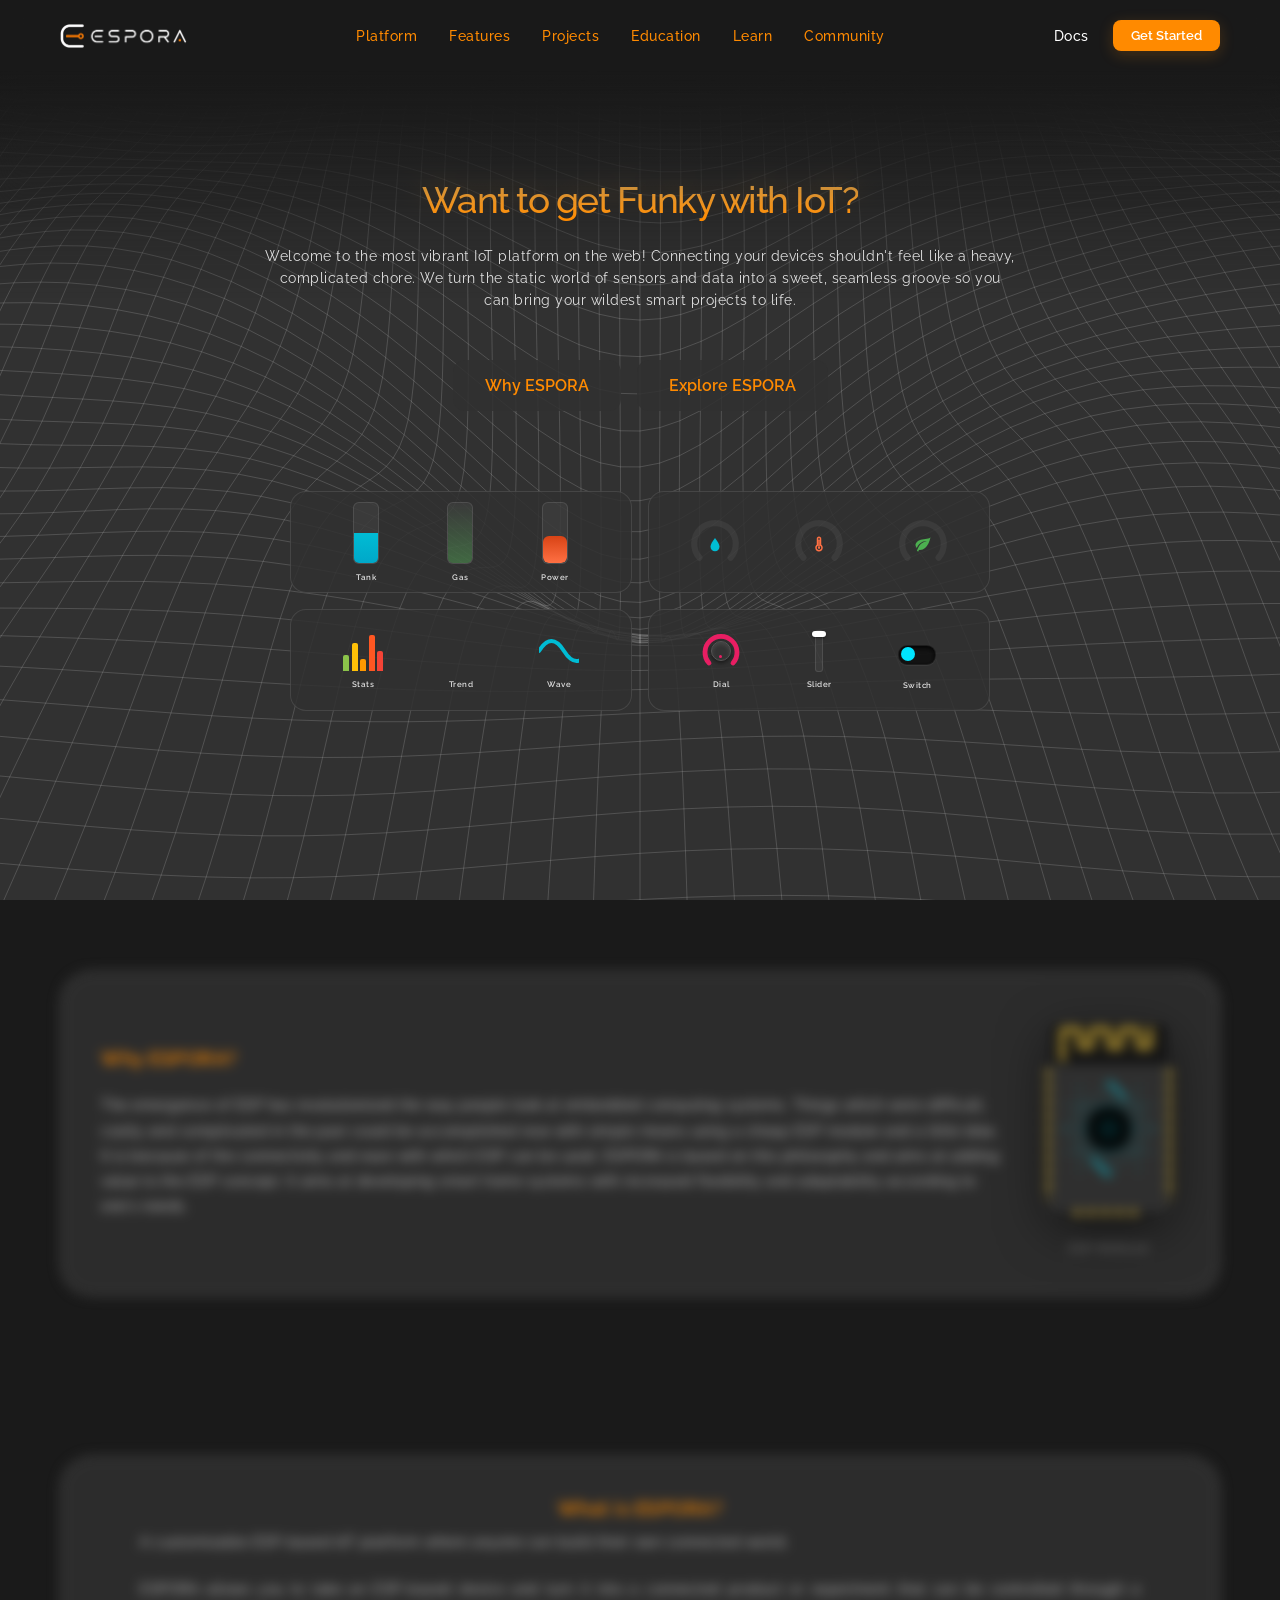
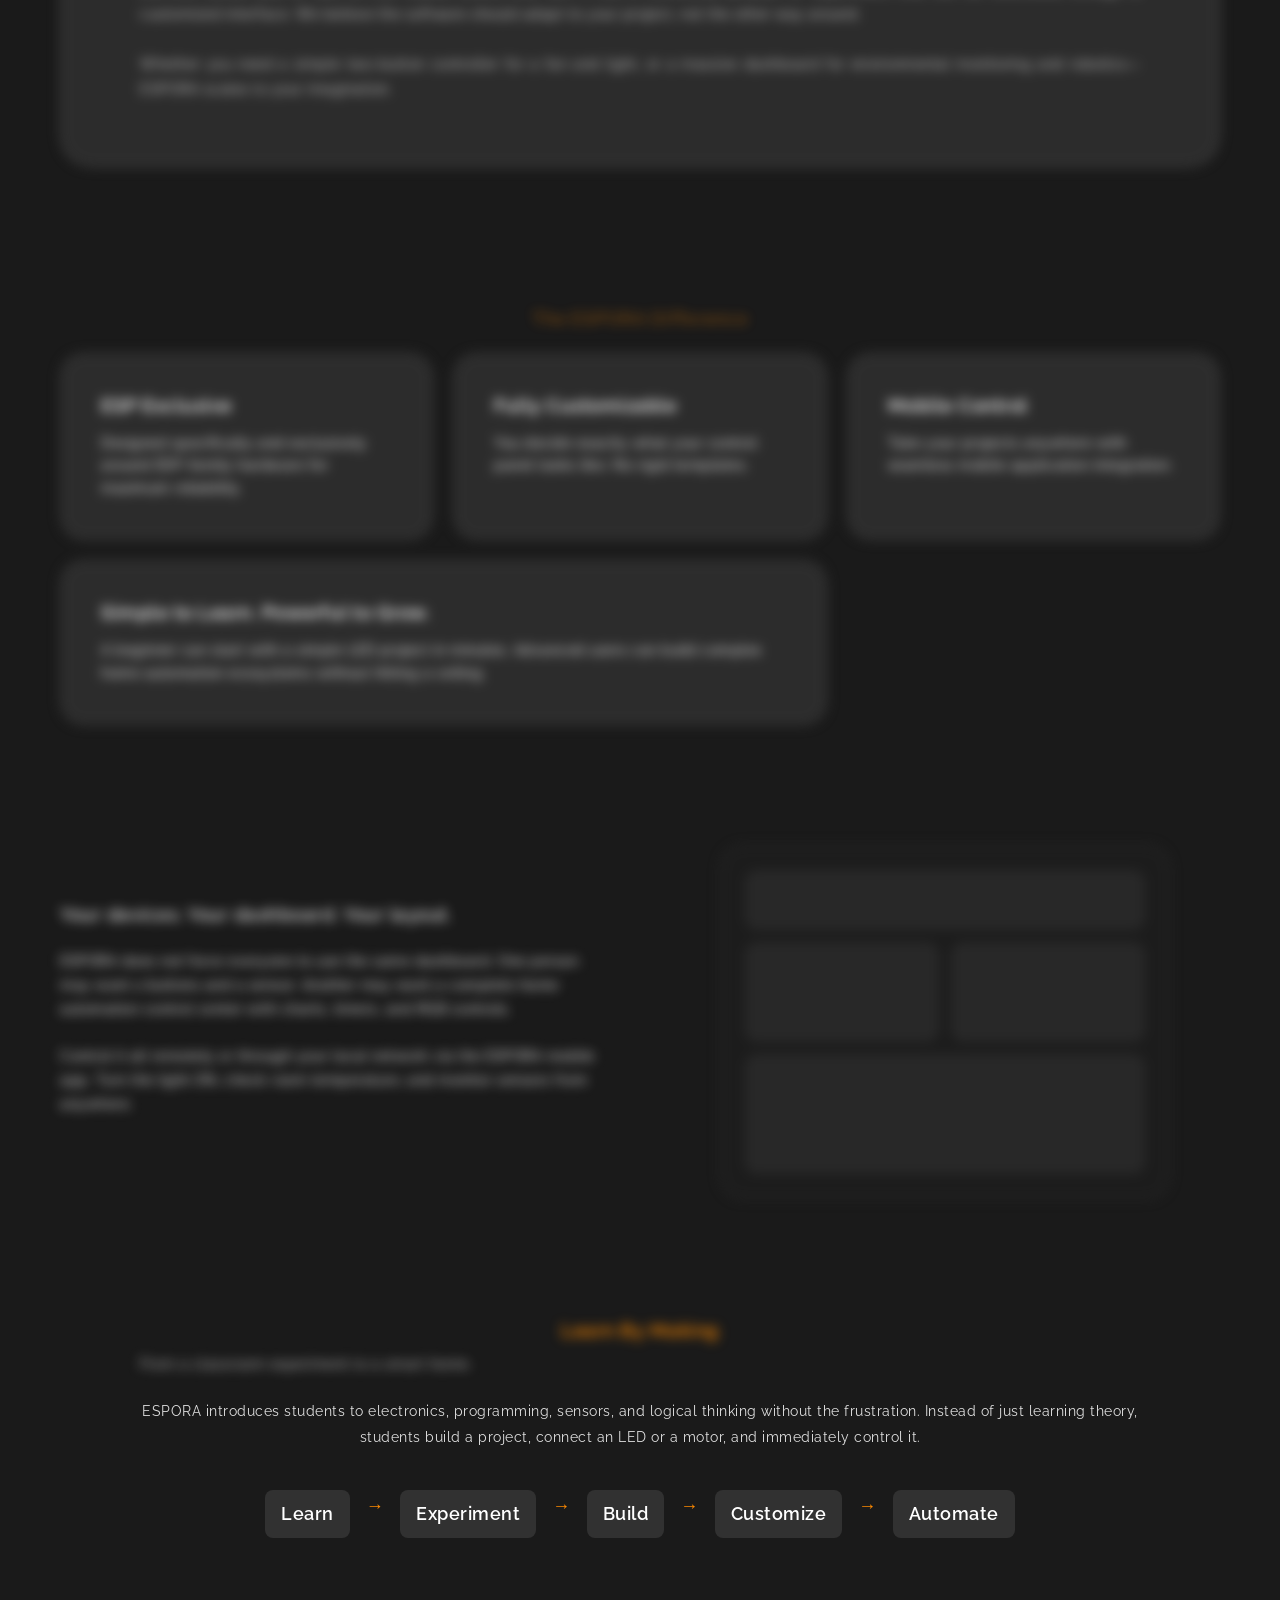
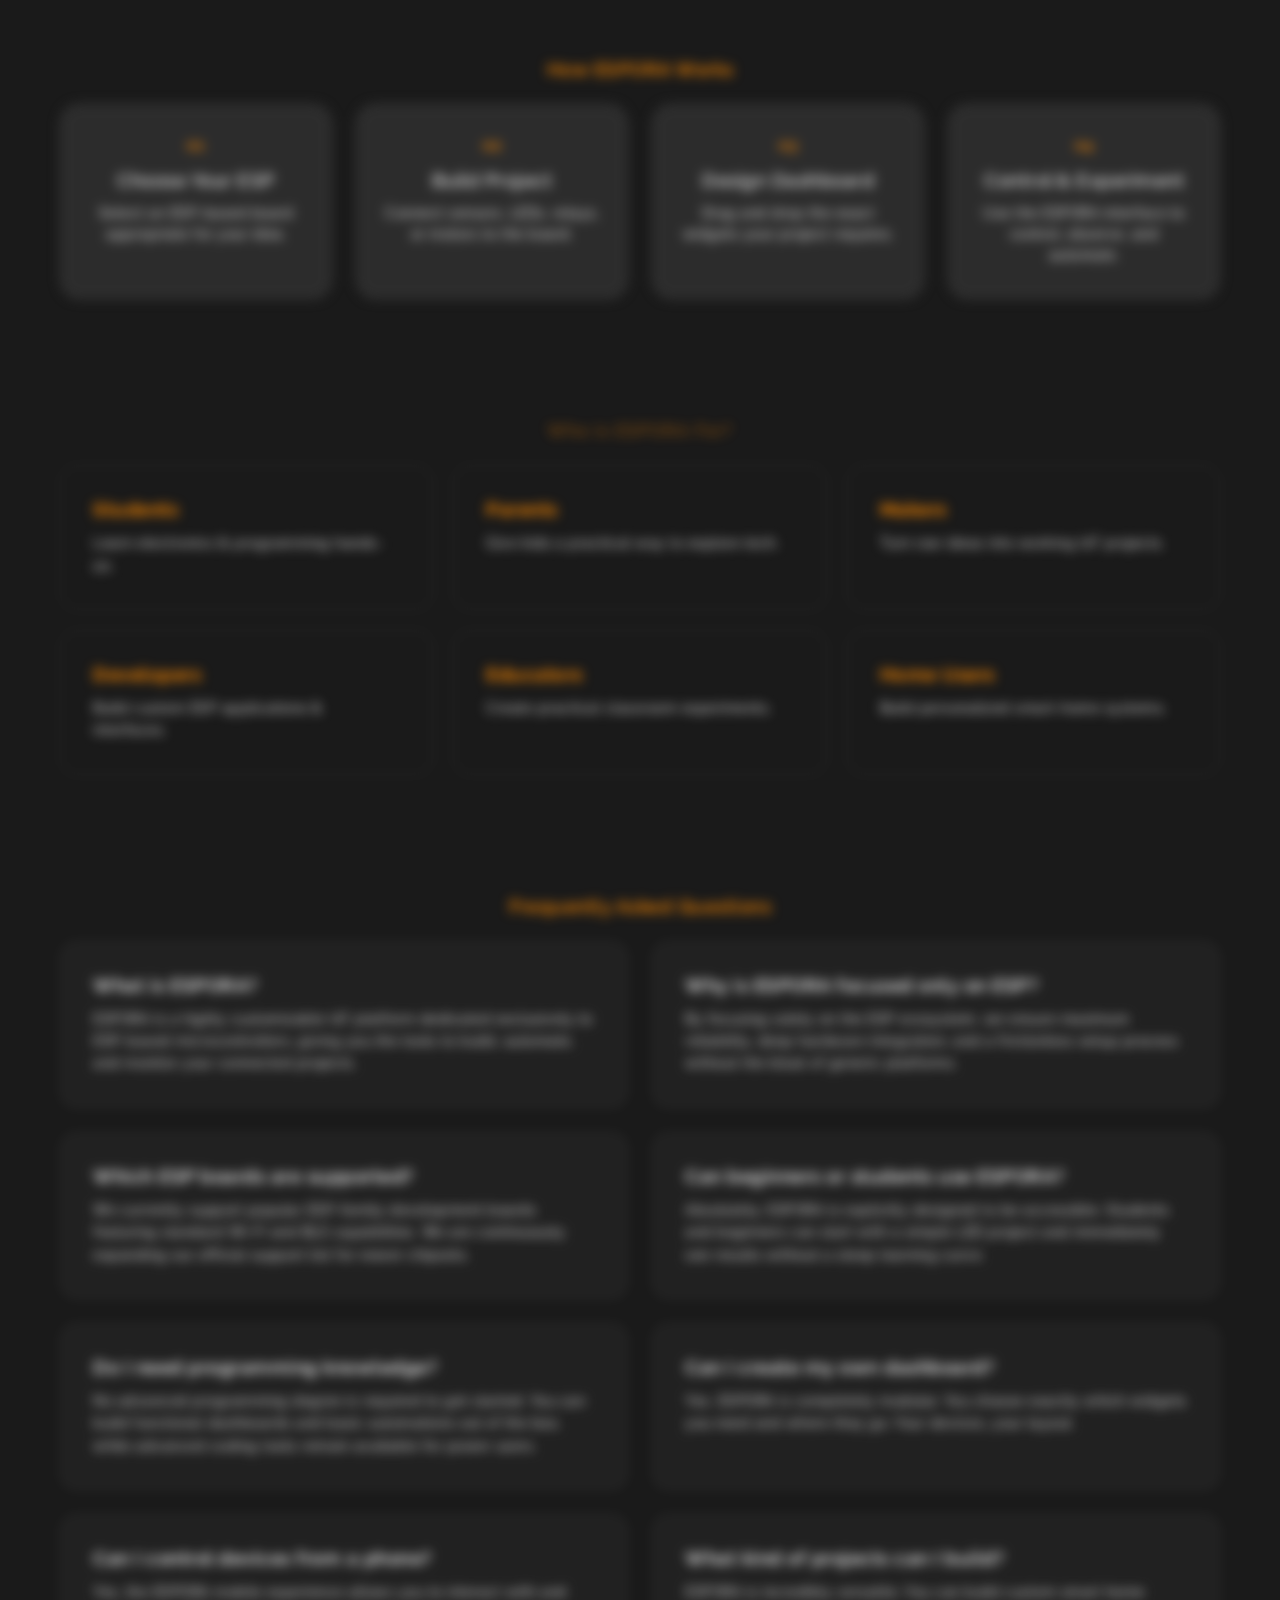
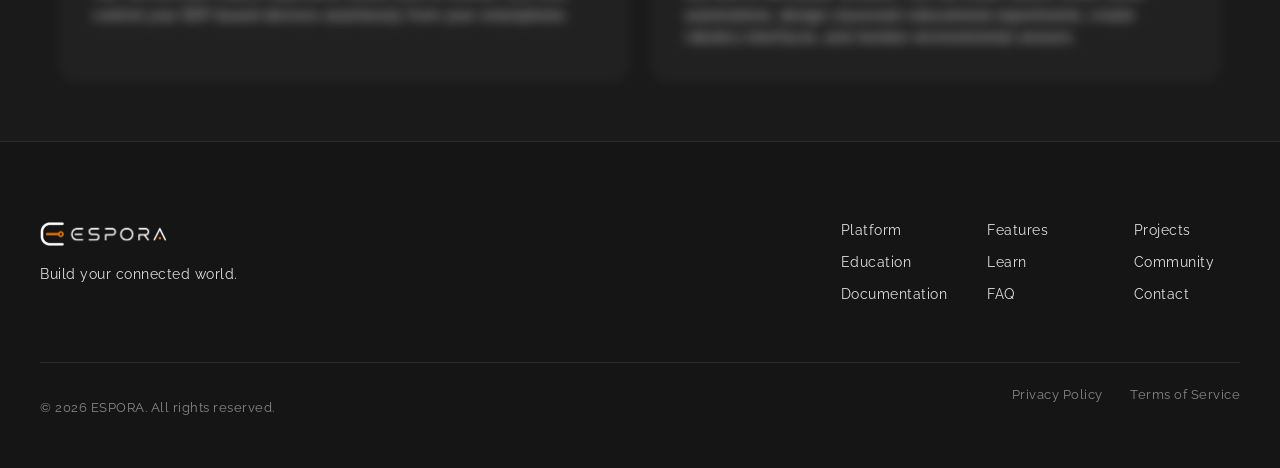
==== index.html @ 96f22fce "Add small 'ESP Module' label below the ESP board graphic in the Why ESPORA section" ====
<!DOCTYPE html>
<html lang="en">
<head>
    <meta charset="UTF-8">
    <meta name="viewport" content="width=device-width, initial-scale=1.0">
    <title>ESPORA | Build Your Connected World</title>
    <link rel="preconnect" href="https://fonts.googleapis.com">
    <link rel="preconnect" href="https://fonts.gstatic.com" crossorigin>
    <link href="https://fonts.googleapis.com/css2?family=Raleway:wght@300;400;500;600;700&display=swap" rel="stylesheet">
    <link rel="stylesheet" href="style.css">
</head>
<body>
    <!-- Wavy Spacetime Grid Background -->
    <div id="canvas-container"></div>
    
    <!-- Top Navigation -->
    <nav class="navbar">
        <div class="nav-inner">
            <div class="logo-container">
                <img src="logo.png" alt="Espora Logo" class="main-logo">
            </div>
            <div class="nav-links">
                <a href="#platform">Platform</a>
                <a href="#features">Features</a>
                <a href="#projects">Projects</a>
                <a href="#education">Education</a>
                <a href="#learn">Learn</a>
                <a href="#community">Community</a>
            </div>
            <div class="nav-actions">
                <a href="#" class="login-link">Docs</a>
                <button class="btn-primary">Get Started</button>
            </div>
        </div>
    </nav>
    <div class="scroll-fade"></div>

    <main>
        <!-- Hero Section -->
        <section class="hero" id="platform">
            <h1 class="gradient-text">Want to get Funky with IoT?</h1>
            <p class="subtitle">Welcome to the most vibrant IoT platform on the web! Connecting your devices shouldn't feel like a heavy, complicated chore. We turn the static world of sensors and data into a sweet, seamless groove so you can bring your wildest smart projects to life.</p>
            <div class="cta-group">
                <button class="btn-primary large" onclick="window.location.href='#about'">Why ESPORA</button>
                <button class="btn-secondary large">Explore ESPORA</button>
            </div>
            
            <!-- Dashboard Mockup -->
            <div class="dashboard-mockup">
                <div class="widget w-tank" style="justify-content: space-evenly; padding: 10px;">
                    <!-- Tank Level -->
                    <div class="v-gauge">
                        <div class="water-tank-container">
                            <div class="water-wave"></div>
                        </div>
                        <span class="vg-label">Tank</span>
                    </div>
                    <!-- Gas -->
                    <div class="v-gauge">
                        <div class="lg-track">
                            <div class="gas-container">
                                <div class="gas-particle p1"></div>
                                <div class="gas-particle p2"></div>
                                <div class="gas-particle p3"></div>
                                <div class="gas-particle p4"></div>
                                <div class="gas-particle p5"></div>
                                <div class="gas-particle p6"></div>
                                <div class="gas-particle p7"></div>
                                <div class="gas-particle p8"></div>
                                <div class="gas-particle p9"></div>
                                <div class="gas-particle p10"></div>
                                <div class="gas-particle p11"></div>
                                <div class="gas-particle p12"></div>
                            </div>
                        </div>
                        <span class="vg-label">Gas</span>
                    </div>
                    <!-- Power -->
                    <div class="v-gauge">
                        <div class="lg-track">
                            <div class="lg-fill power"></div>
                        </div>
                        <span class="vg-label">Power</span>
                    </div>
                </div>
                <div class="widget w-temp" style="justify-content: space-evenly; padding: 10px;">
                    <div class="mini-gauge">
                        <svg viewBox="0 0 100 100">
                            <defs>
                                <linearGradient id="hum-grad-mini" x1="0%" y1="100%" x2="100%" y2="100%">
                                    <stop offset="0%" stop-color="#e0f7fa" />
                                    <stop offset="50%" stop-color="#00bcd4" />
                                    <stop offset="100%" stop-color="#01579b" />
                                </linearGradient>
                            </defs>
                            <path d="M 20 80 A 40 40 0 1 1 80 80" fill="none" stroke="rgba(255,255,255,0.05)" stroke-width="12" stroke-linecap="round" />
                            <path class="mg-hum-fill" d="M 20 80 A 40 40 0 1 1 80 80" fill="none" stroke="url(#hum-grad-mini)" stroke-width="12" stroke-linecap="round" stroke-dasharray="188.5" />
                        </svg>
                        <span class="mg-icon">
                            <svg viewBox="0 0 24 24" fill="#00bcd4" width="18" height="18" style="display:block;">
                                <path d="M12,21.5c-3.3,0-6-2.7-6-6c0-4,6-11.5,6-11.5s6,7.5,6,11.5C18,18.8,15.3,21.5,12,21.5z"/>
                            </svg>
                        </span>
                    </div>
                    <div class="mini-gauge">
                        <svg viewBox="0 0 100 100">
                            <defs>
                                <linearGradient id="temp-grad-mini" x1="0%" y1="100%" x2="100%" y2="100%">
                                    <stop offset="0%" stop-color="#fff59d" />
                                    <stop offset="50%" stop-color="#ffb300" />
                                    <stop offset="100%" stop-color="#bf360c" />
                                </linearGradient>
                            </defs>
                            <path d="M 20 80 A 40 40 0 1 1 80 80" fill="none" stroke="rgba(255,255,255,0.05)" stroke-width="12" stroke-linecap="round" />
                            <path class="mg-temp-fill" d="M 20 80 A 40 40 0 1 1 80 80" fill="none" stroke="url(#temp-grad-mini)" stroke-width="12" stroke-linecap="round" stroke-dasharray="188.5" />
                        </svg>
                        <span class="mg-icon">
                            <svg viewBox="0 0 24 24" fill="#ff7043" width="18" height="18" style="display:block;">
                                <path d="M15,13V5c0-1.7-1.3-3-3-3S9,3.3,9,5v8c-1.2,0.9-2,2.4-2,4c0,2.8,2.2,5,5,5s5-2.2,5-5C17,15.4,16.2,13.9,15,13z M12,20 c-1.7,0-3-1.3-3-3c0-1.3,0.8-2.4,2-2.8V5c0-0.6,0.4-1,1-1s1,0.4,1,1v9.2c1.2,0.4,2,1.5,2,2.8C15,18.7,13.7,20,12,20z"/>
                                <circle cx="12" cy="17" r="1.5"/>
                                <path d="M12,6c-0.6,0-1,0.4-1,1v8c0,0.6,0.4,1,1,1s1-0.4,1-1V7C13,6.4,12.6,6,12,6z"/>
                            </svg>
                        </span>
                    </div>
                    <div class="mini-gauge">
                        <svg viewBox="0 0 100 100">
                            <defs>
                                <linearGradient id="co2-grad-mini" x1="0%" y1="100%" x2="100%" y2="100%">
                                    <stop offset="0%" stop-color="#c8e6c9" />
                                    <stop offset="50%" stop-color="#4caf50" />
                                    <stop offset="100%" stop-color="#1b5e20" />
                                </linearGradient>
                            </defs>
                            <path d="M 20 80 A 40 40 0 1 1 80 80" fill="none" stroke="rgba(255,255,255,0.05)" stroke-width="12" stroke-linecap="round" />
                            <path class="mg-co2-fill" d="M 20 80 A 40 40 0 1 1 80 80" fill="none" stroke="url(#co2-grad-mini)" stroke-width="12" stroke-linecap="round" stroke-dasharray="188.5" />
                        </svg>
                        <span class="mg-icon">
                            <svg viewBox="0 0 24 24" fill="#4caf50" width="18" height="18" style="display:block;">
                                <path d="M17,8C8,10,5.9,16.17,3.82,21.34L5.71,22l1-2.3A4.49,4.49,0,0,0,8,20C19,20,22,3,22,3,21,5,14,5.25,9,6.25S2,11.5,2,13.5a6.22,6.22,0,0,0,1.75,3.75C7,8,17,8,17,8Z"/>
                            </svg>
                        </span>
                    </div>
                </div>
                <div class="widget w-charts" style="justify-content: space-evenly; padding: 10px;">
                    <!-- Bar Chart -->
                    <div class="mini-chart">
                        <div class="mc-bar-container">
                            <div class="mc-bar b1"></div>
                            <div class="mc-bar b2"></div>
                            <div class="mc-bar b3"></div>
                            <div class="mc-bar b4"></div>
                            <div class="mc-bar b5"></div>
                        </div>
                        <span class="mc-label">Stats</span>
                    </div>
                    <!-- Line Chart -->
                    <div class="mini-chart">
                        <svg class="mc-svg" viewBox="0 0 100 50">
                            <polyline class="mc-line-path" points="0,40 25,30 40,45 60,15 75,25 100,5" fill="none" stroke="#ffeb3b" stroke-width="4" stroke-linecap="round" stroke-linejoin="round" />
                        </svg>
                        <span class="mc-label">Trend</span>
                    </div>
                    <!-- Sine Chart -->
                    <div class="mini-chart">
                        <div class="mc-sine-container">
                            <svg class="mc-sine-svg" viewBox="0 0 200 40">
                                <path d="M0,20 Q12.5,0 25,20 T50,20 T75,20 T100,20 T125,20 T150,20 T175,20 T200,20" fill="none" stroke="#00bcd4" stroke-width="4" stroke-linecap="round" />
                            </svg>
                        </div>
                        <span class="mc-label">Wave</span>
                    </div>
                </div>
                <div class="widget w-controls" style="justify-content: space-evenly; padding: 10px;">
                    <!-- Rotary Dial -->
                    <div class="mini-control">
                        <div class="mc-dial-container">
                            <svg class="mc-dial-track" viewBox="0 0 100 100">
                                <path d="M 20 80 A 40 40 0 1 1 80 80" fill="none" stroke="rgba(255,255,255,0.05)" stroke-width="12" stroke-linecap="round" />
                                <path class="mc-dial-fill" d="M 20 80 A 40 40 0 1 1 80 80" fill="none" stroke="#e91e63" stroke-width="12" stroke-linecap="round" stroke-dasharray="188.5" />
                            </svg>
                            <div class="mc-dial-knob">
                                <div class="mc-dial-indicator"></div>
                            </div>
                        </div>
                        <span class="mc-label">Dial</span>
                    </div>
                    <!-- Slider -->
                    <div class="mini-control">
                        <div class="mc-slider-container">
                            <div class="mc-slider-track">
                                <div class="mc-slider-fill"></div>
                                <div class="mc-slider-thumb"></div>
                            </div>
                        </div>
                        <span class="mc-label">Slider</span>
                    </div>
                    <!-- Segmented Switch -->
                    <div class="mini-control">
                        <div class="mc-switch-container">
                            <div class="mc-switch-thumb"></div>
                        </div>
                        <span class="mc-label">Switch</span>
                    </div>
                </div>
            </div>
        </section>

        <!-- Why ESP? -->
        <section class="content-section" id="about" style="position: relative;">
            <div class="outline-box flex-split">
                <div class="split-text">
                    <div class="section-header" style="text-align: left; margin-bottom: 24px;">
                        <h2>Why ESPORA?</h2>
                    </div>
                    <div class="text-block" style="text-align: left; max-width: 100%; margin: 0;">
                        The emergence of ESP has revolutionized the way people look at embedded computing systems. Things which were difficult, costly and complicated in the past could be accomplished now with simple means using a cheap ESP module and a little idea. It is because of the connectivity and ease with which ESP can be used. ESPORA is based on this philosophy and aims at adding value to the ESP concept. It aims at developing smart home systems with increased flexibility and adaptability according to one's needs.
                    </div>
                </div>
                <div class="split-graphic">
                    <div class="esp-popout" id="esp-brain">
                        <svg class="esp-board-svg" viewBox="0 0 120 180">
                            <!-- Outer PCB Base -->
                            <rect x="10" y="10" width="100" height="160" fill="rgba(49, 49, 49, 0.95)" rx="4" stroke="rgba(255,255,255,0.1)" stroke-width="1" />
                            
                            <!-- Castellation Pins -->
                            <line x1="8" y1="50" x2="8" y2="160" stroke="#d4af37" stroke-width="4" stroke-dasharray="6 6" />
                            <line x1="112" y1="50" x2="112" y2="160" stroke="#d4af37" stroke-width="4" stroke-dasharray="6 6" />
                            <line x1="30" y1="172" x2="90" y2="172" stroke="#d4af37" stroke-width="4" stroke-dasharray="6 6" />
        
                            <!-- Meandering Wi-Fi Antenna -->
                            <rect x="10" y="10" width="100" height="35" rx="4" fill="#151515" />
                            <path d="M 20,40 V 15 H 35 V 30 H 45 V 15 H 60 V 30 H 70 V 15 H 85 V 30 H 95 V 15" fill="none" stroke="#d4af37" stroke-width="4" stroke-linejoin="bevel" stroke-linecap="square"/>
                            
                            <!-- Internal Circuitry Lines (Dim) -->
                            <g stroke="rgba(0,229,255,0.15)" stroke-width="1.5" fill="none">
                                <path d="M 60,60 v 80 M 35,60 v 80 M 85,60 v 80" />
                                <path d="M 20,80 h 80 M 20,100 h 80 M 20,120 h 80" />
                                <path d="M 60,60 L 20,100 M 60,60 L 100,100 M 60,140 L 20,100 M 60,140 L 100,100" />
                                <circle cx="60" cy="100" r="20" fill="#050505" stroke="#00e5ff" stroke-width="0.5" />
                                <circle cx="60" cy="100" r="10" fill="#00e5ff" opacity="0.1" />
                            </g>
        
                            <!-- Animated Data Streams -->
                            <g stroke="#00e5ff" stroke-width="2" fill="none" stroke-linecap="round">
                                <path class="data-stream ds1" d="M 60,60 v 80" />
                                <path class="data-stream ds2" d="M 20,100 h 80" />
                                <path class="data-stream ds3" d="M 60,60 L 100,100" />
                                <path class="data-stream ds4" d="M 60,140 L 20,100" />
                                <path class="data-stream ds5" d="M 35,140 v -80" />
                                <path class="data-stream ds6" d="M 100,120 h -80" />
                            </g>
                        </svg>
                        <div style="font-size: 11px; color: var(--text-secondary); text-align: center; margin-top: 16px; letter-spacing: 1px; text-transform: uppercase; opacity: 0.6;">ESP Module</div>
                    </div>
                </div>
            </div>
        </section>

        <!-- What is ESPORA? -->
        <section class="content-section">
            <div class="outline-box">
                <div class="section-header">
                    <h2>What is ESPORA?</h2>
                    <p>A customizable ESP-based IoT platform where anyone can build their own connected world.</p>
                </div>
                <div class="text-block">
                    <p>ESPORA allows you to take an ESP-based device and turn it into a connected product or experiment that can be controlled through a customized interface. We believe the software should adapt to your project, not the other way around.</p>
                    <p>Whether you need a simple two-button controller for a fan and light, or a massive dashboard for environmental monitoring and robotics—ESPORA scales to your imagination.</p>
                </div>
            </div>
        </section>

        <!-- The ESPORA Difference -->
        <section class="bento-grid-section" id="features">
            <div class="section-header">
                <h2>The ESPORA Difference</h2>
            </div>
            <div class="bento-grid">
                <div class="bento-item">
                    <h3>ESP Exclusive</h3>
                    <p>Designed specifically and exclusively around ESP-family hardware for maximum reliability.</p>
                </div>
                <div class="bento-item">
                    <h3>Fully Customizable</h3>
                    <p>You decide exactly what your control panel looks like. No rigid templates.</p>
                </div>
                <div class="bento-item">
                    <h3>Mobile Control</h3>
                    <p>Take your projects anywhere with seamless mobile application integration.</p>
                </div>
                <div class="bento-item span-2">
                    <h3>Simple to Learn. Powerful to Grow.</h3>
                    <p>A beginner can start with a simple LED project in minutes. Advanced users can build complex home automation ecosystems without hitting a ceiling.</p>
                </div>
            </div>
        </section>

        <!-- Custom Dashboard & Mobile -->
        <section class="split-section">
            <div class="split-content">
                <h2>Your devices. Your dashboard. Your layout.</h2>
                <p>ESPORA does not force everyone to use the same dashboard. One person may want 2 buttons and a sensor. Another may want a complete home automation control center with charts, timers, and RGB controls.</p>
                <p>Control it all remotely or through your local network via the ESPORA mobile app. Turn the light ON, check room temperature, and monitor sensors from anywhere.</p>
            </div>
            <div class="split-visual">
                <!-- Abstract UI representation -->
                <div class="abstract-ui">
                    <div class="ui-bar"></div>
                    <div class="ui-box"></div>
                    <div class="ui-box"></div>
                    <div class="ui-bar large"></div>
                </div>
            </div>
        </section>

        <!-- Education -->
        <section class="content-section" id="education">
            <div class="section-header">
                <h2>Learn By Making</h2>
                <p>From a classroom experiment to a smart home.</p>
            </div>
            <div class="text-block text-center">
                <p>ESPORA introduces students to electronics, programming, sensors, and logical thinking without the frustration. Instead of just learning theory, students build a project, connect an LED or a motor, and immediately control it.</p>
                <div class="progression-steps">
                    <span>Learn</span> → <span>Experiment</span> → <span>Build</span> → <span>Customize</span> → <span>Automate</span>
                </div>
            </div>
        </section>

        <!-- How It Works -->
        <section class="steps-section">
            <div class="section-header">
                <h2>How ESPORA Works</h2>
            </div>
            <div class="steps-grid">
                <div class="step-card">
                    <div class="step-num">01</div>
                    <h4>Choose Your ESP</h4>
                    <p>Select an ESP-based board appropriate for your idea.</p>
                </div>
                <div class="step-card">
                    <div class="step-num">02</div>
                    <h4>Build Project</h4>
                    <p>Connect sensors, LEDs, relays, or motors to the board.</p>
                </div>
                <div class="step-card">
                    <div class="step-num">03</div>
                    <h4>Design Dashboard</h4>
                    <p>Drag and drop the exact widgets your project requires.</p>
                </div>
                <div class="step-card">
                    <div class="step-num">04</div>
                    <h4>Control & Experiment</h4>
                    <p>Use the ESPORA interface to control, observe, and automate.</p>
                </div>
            </div>
        </section>

        <!-- Who is it for? -->
        <section class="audience-section">
            <div class="section-header">
                <h2>Who is ESPORA For?</h2>
            </div>
            <div class="audience-grid">
                <div class="audience-card"><strong>Students</strong><p>Learn electronics & programming hands-on.</p></div>
                <div class="audience-card"><strong>Parents</strong><p>Give kids a practical way to explore tech.</p></div>
                <div class="audience-card"><strong>Makers</strong><p>Turn raw ideas into working IoT projects.</p></div>
                <div class="audience-card"><strong>Developers</strong><p>Build custom ESP applications & interfaces.</p></div>
                <div class="audience-card"><strong>Educators</strong><p>Create practical classroom experiments.</p></div>
                <div class="audience-card"><strong>Home Users</strong><p>Build personalized smart-home systems.</p></div>
            </div>
        </section>

        <!-- FAQ Section -->
        <section class="faq-section" id="faq">
            <div class="section-header">
                <h2>Frequently Asked Questions</h2>
            </div>
            <div class="faq-grid">
                <div class="faq-item">
                    <h4>What is ESPORA?</h4>
                    <p>ESPORA is a highly customizable IoT platform dedicated exclusively to ESP-based microcontrollers, giving you the tools to build, automate, and monitor your connected projects.</p>
                </div>
                <div class="faq-item">
                    <h4>Why is ESPORA focused only on ESP?</h4>
                    <p>By focusing solely on the ESP ecosystem, we ensure maximum reliability, deep hardware integration, and a frictionless setup process without the bloat of generic platforms.</p>
                </div>
                <div class="faq-item">
                    <h4>Which ESP boards are supported?</h4>
                    <p>We currently support popular ESP-family development boards featuring standard Wi-Fi and BLE capabilities. We are continuously expanding our official support list for newer chipsets.</p>
                </div>
                <div class="faq-item">
                    <h4>Can beginners or students use ESPORA?</h4>
                    <p>Absolutely. ESPORA is explicitly designed to be accessible. Students and beginners can start with a simple LED project and immediately see results without a steep learning curve.</p>
                </div>
                <div class="faq-item">
                    <h4>Do I need programming knowledge?</h4>
                    <p>No advanced programming degree is required to get started. You can build functional dashboards and basic automations out of the box, while advanced coding tools remain available for power users.</p>
                </div>
                <div class="faq-item">
                    <h4>Can I create my own dashboard?</h4>
                    <p>Yes. ESPORA is completely modular. You choose exactly which widgets you need and where they go. Your devices, your layout.</p>
                </div>
                <div class="faq-item">
                    <h4>Can I control devices from a phone?</h4>
                    <p>Yes, the ESPORA mobile experience allows you to interact with and control your ESP-based devices seamlessly from your smartphone.</p>
                </div>
                <div class="faq-item">
                    <h4>What kind of projects can I build?</h4>
                    <p>ESPORA is incredibly versatile. You can build custom smart home automations, design classroom educational experiments, create robotics interfaces, and monitor environmental sensors.</p>
                </div>
            </div>
        </section>

    </main>

    <footer class="footer">
        <div class="footer-content">
            <div class="footer-brand">
                <img src="logo.png" alt="Espora Logo" class="footer-logo">
                <p>Build your connected world.</p>
            </div>
            <div class="footer-links">
                <a href="#">Platform</a>
                <a href="#">Features</a>
                <a href="#">Projects</a>
                <a href="#">Education</a>
                <a href="#">Learn</a>
                <a href="#">Community</a>
                <a href="#">Documentation</a>
                <a href="#">FAQ</a>
                <a href="#">Contact</a>
            </div>
        </div>
        <div class="footer-bottom">
            <p>&copy; 2026 ESPORA. All rights reserved.</p>
            <div class="legal-links">
                <a href="#">Privacy Policy</a>
                <a href="#">Terms of Service</a>
            </div>
        </div>
    </footer>

    <script src="custom_bg.js"></script>
    <script>
        // Smoothly fade out the background animation on scroll
        window.addEventListener('scroll', () => {
            const scrollY = window.scrollY;
            const fadeStart = 50;  // Begin fading almost immediately
            const fadeEnd = 350;   // Completely invisible much earlier due to reduced padding
            
            let opacity = 1;
            if (scrollY > fadeStart) {
                opacity = 1 - ((scrollY - fadeStart) / (fadeEnd - fadeStart));
            }
            
            // Clamp opacity between 0 and 1
            opacity = Math.max(0, Math.min(1, opacity));
            
            document.getElementById('canvas-container').style.opacity = opacity;
        });

        // Box blur scroll effect
        const boxes = document.querySelectorAll('.outline-box, .bento-grid, .split-section, .steps-grid, .audience-grid, .faq-grid, section:not(.hero) > .section-header');
        const observer = new IntersectionObserver((entries) => {
            entries.forEach(entry => {
                if (entry.isIntersecting) {
                    entry.target.classList.add('active-box');
                } else {
                    entry.target.classList.remove('active-box');
                }
            });
        }, {
            root: null,
            rootMargin: '-30% 0px -30% 0px', // Triggers when the box enters the middle 40% of the screen
            threshold: 0
        });

        boxes.forEach(box => observer.observe(box));

        // ESP Popout Scroll Effect
        const espPopout = document.getElementById('esp-brain');
        const aboutSection = document.getElementById('about');
        
        if (espPopout && aboutSection) {
            const espObserver = new IntersectionObserver((entries) => {
                entries.forEach(entry => {
                    if (entry.isIntersecting) {
                        espPopout.classList.add('active');
                    } else {
                        espPopout.classList.remove('active');
                    }
                });
            }, {
                root: null,
                rootMargin: '-20% 0px -20% 0px',
                threshold: 0
            });
            espObserver.observe(aboutSection);
        }
    </script>
</body>
</html>
---- style.css ----
:root {
    --bg-color: transparent;
    --surface-color: rgba(49, 49, 49, 0.85);
    --surface-dark: rgba(30, 30, 30, 0.7);
    --border-color: rgba(255, 255, 255, 0.1);
    --text-primary: #ffffff;
    --text-secondary: #e0e0e0;
    --accent: #FF8A00;
    --accent-glow: rgba(255, 138, 0, 0.2);
}

body, html {
    margin: 0;
    padding: 0;
    min-height: 100vh;
    background-color: #1a1a1a;
    color: var(--text-primary);
    font-family: "Raleway", sans-serif;
    overflow-x: hidden;
    -webkit-font-smoothing: antialiased;
    letter-spacing: 0.5px;
}

h1, h2, h3, h4, h5, h6 {
    font-weight: 500;
}

*, button, input, select, textarea {
    font-family: "Raleway", sans-serif;
}

#canvas-container {
    position: fixed;
    top: 0;
    left: 0;
    width: 100%;
    height: 100%;
    z-index: 0;
    pointer-events: none;
    -webkit-mask-image: linear-gradient(to bottom, transparent 0%, transparent 70px, black 300px);
    mask-image: linear-gradient(to bottom, transparent 0%, transparent 70px, black 300px);
}

/* Navbar */
.navbar {
    position: fixed;
    top: 0;
    width: 100%;
    backdrop-filter: blur(12px);
    -webkit-backdrop-filter: blur(12px);
    z-index: 100;
    background: rgba(26, 26, 26, 0.7);
}

.nav-inner {
    width: 100%;
    max-width: 1200px;
    margin: 0 auto;
    display: flex;
    justify-content: space-between;
    align-items: center;
    padding: 20px 20px;
    box-sizing: border-box;
}

.scroll-fade {
    position: fixed;
    top: 70px;
    left: 0;
    width: 100%;
    height: 150px;
    backdrop-filter: blur(12px);
    -webkit-backdrop-filter: blur(12px);
    background: linear-gradient(to bottom, rgba(26, 26, 26, 0.7) 0%, transparent 100%);
    -webkit-mask-image: linear-gradient(to bottom, black 0%, transparent 100%);
    mask-image: linear-gradient(to bottom, black 0%, transparent 100%);
    pointer-events: none;
    z-index: 99;
}

.logo-container {
    display: flex;
    align-items: center;
}

.main-logo {
    height: 24px;
    width: auto;
    display: block;
}

.nav-links {
    display: flex;
    gap: 32px;
}

.nav-links a {
    color: var(--accent);
    text-decoration: none;
    font-size: 14px;
    font-weight: 500;
    transition: color 0.3s;
}

.nav-links a:hover {
    color: #fff;
}

.nav-actions {
    display: flex;
    align-items: center;
    gap: 24px;
}

.login-link {
    color: var(--text-primary);
    text-decoration: none;
    font-size: 14px;
    font-weight: 500;
    transition: opacity 0.3s;
}

.login-link:hover {
    opacity: 0.8;
}

/* Buttons */
.btn-primary {
    background: var(--accent);
    color: #fff;
    border: none;
    padding: 8px 18px;
    border-radius: 8px;
    font-size: 13px;
    font-weight: 600;
    cursor: pointer;
    transition: all 0.3s ease;
    box-shadow: 0 4px 15px var(--accent-glow);
}

.btn-primary:hover {
    transform: translateY(-2px);
    box-shadow: 0 6px 20px rgba(255, 138, 0, 0.4);
    background: #ffa033;
}

.btn-secondary {
    background: rgba(255, 255, 255, 0.05);
    color: var(--text-primary);
    border: 1px solid var(--border-color);
    padding: 10px 22px;
    border-radius: 8px;
    font-size: 14px;
    font-weight: 600;
    cursor: pointer;
    transition: all 0.3s ease;
}

.btn-secondary:hover {
    background: rgba(255, 255, 255, 0.1);
    border-color: rgba(255, 255, 255, 0.2);
}

.btn-primary.large, .btn-secondary.large {
    padding: 16px 32px;
    font-size: 16px;
    border-radius: 12px;
}

/* Main Layout */
main {
    position: relative;
    z-index: 1;
    display: flex;
    flex-direction: column;
    align-items: center;
    width: 100%;
}

section {
    width: 100%;
    max-width: 1200px;
    padding: 60px 20px;
    box-sizing: border-box;
    scroll-margin-top: 100px;
}

.section-header {
    text-align: center;
    margin-bottom: 24px;
}

.section-header h2 {
    font-size: 19px;
    font-weight: 600;
    color: var(--accent);
    margin: 0 0 12px 0;
    letter-spacing: 0.5px;
}

.section-header p {
    font-weight: 400;
    font-size: 14px;
    color: #e0e0e0;
    max-width: 1000px;
    margin: 0 auto;
    line-height: 1.6;
    text-align: justify;
}

.highlight-text {
    color: #e0e0e0 !important;
    font-weight: 500;
}

/* Hero Section */
.hero {
    padding-top: 180px;
    text-align: center;
    display: flex;
    flex-direction: column;
    align-items: center;
    margin-bottom: 120px;
}

.hero h1 {
    font-size: 37px;
    line-height: 1.1;
    margin: 0 0 24px 0;
    font-weight: 500;
    letter-spacing: -1.5px;
}

.gradient-text {
    background: linear-gradient(180deg, #FFB74D 0%, var(--accent) 100%);
    -webkit-background-clip: text;
    -webkit-text-fill-color: transparent;
}

.subtitle {
    font-size: 14px;
    color: #e0e0e0;
    line-height: 1.6;
    max-width: 750px;
    margin: 0 0 48px 0;
    font-weight: 400;
}

.cta-group {
    display: flex;
    gap: 16px;
    margin-bottom: 80px;
}

.hero .cta-group button {
    background: var(--surface-color);
    color: var(--accent);
    border: none;
    box-shadow: none;
}

.hero .cta-group button:hover {
    background: rgba(255, 138, 0, 0.15);
    transform: translateY(-2px);
    box-shadow: 0 4px 15px var(--accent-glow);
}

/* Dashboard Mockup */
.dashboard-mockup {
    display: grid;
    grid-template-columns: repeat(2, 1fr);
    grid-auto-rows: 1fr;
    gap: 16px;
    width: 100%;
    max-width: 700px;
    background: transparent;
    padding: 0;
}

.widget {
    background: var(--surface-color);
    border: 1px solid var(--border-color);
    padding: 20px;
    border-radius: 16px;
    display: flex;
    align-items: center;
    gap: 16px;
    text-align: left;
}

.w-icon {
    font-size: 24px;
    background: rgba(255,255,255,0.05);
    width: 50px;
    height: 50px;
    display: flex;
    align-items: center;
    justify-content: center;
    border-radius: 12px;
}

.w-info {
    display: flex;
    flex-direction: column;
}

.w-info span {
    font-size: 13px;
    color: var(--text-secondary);
}

.w-info strong {
    font-size: 16px;
    font-weight: 600;
}

/* Mini Gauges */
.mini-gauge {
    position: relative;
    width: 65px;
    height: 65px;
    display: flex;
    align-items: center;
    justify-content: center;
    background: transparent;
}

.mini-gauge > svg {
    position: absolute;
    top: 50%;
    left: 50%;
    width: 80%;
    height: 80%;
    transform: translate(-50%, -50%);
    overflow: visible;
}

.mini-gauge .mg-icon {
    font-size: 18px;
    z-index: 2;
    margin-top: 4px;
}

.mg-temp-fill {
    stroke-dashoffset: 188.5;
    animation: mg-fill-temp 3s infinite alternate ease-in-out;
}

.mg-hum-fill {
    stroke-dashoffset: 188.5;
    animation: mg-fill-hum 3s infinite alternate ease-in-out;
    animation-delay: -1.5s;
}

@keyframes mg-fill-temp {
    0% { stroke-dashoffset: 160; }
    100% { stroke-dashoffset: 40; }
}

@keyframes mg-fill-hum {
    0% { stroke-dashoffset: 150; }
    100% { stroke-dashoffset: 70; }
}

.mg-co2-fill {
    stroke-dashoffset: 188.5;
    animation: mg-fill-co2 4s infinite alternate ease-in-out;
    animation-delay: -0.5s;
}

@keyframes mg-fill-co2 {
    0% { stroke-dashoffset: 170; }
    100% { stroke-dashoffset: 80; }
}

/* Vertical Linear Gauges */
.v-gauge {
    display: flex;
    flex-direction: column;
    align-items: center;
    gap: 8px;
}

.water-tank-container {
    width: 24px;
    height: 60px;
    background: rgba(255,255,255,0.05);
    border-radius: 6px;
    position: relative;
    overflow: hidden;
    border: 1px solid rgba(255,255,255,0.1);
}

.water-wave {
    position: absolute;
    bottom: -120px;
    left: -63px;
    width: 150px;
    height: 150px;
    background: linear-gradient(180deg, #00bcd4, #01579b);
    border-radius: 40%;
    animation: wave-spin 3s linear infinite;
}

@keyframes wave-spin {
    100% { transform: rotate(360deg); }
}

.lg-track {
    width: 24px;
    height: 60px;
    background: rgba(255,255,255,0.05);
    border-radius: 6px;
    position: relative;
    overflow: hidden;
    border: 1px solid rgba(255,255,255,0.1);
}

.lg-fill {
    position: absolute;
    bottom: 0;
    left: 0;
    width: 100%;
    border-radius: 6px;
    animation: lg-pulse 3s infinite alternate ease-in-out;
}

.gas-container {
    position: absolute;
    bottom: 0;
    left: 0;
    width: 100%;
    height: 100%;
    background: linear-gradient(0deg, rgba(76, 175, 80, 0.4), transparent);
}

.gas-particle {
    position: absolute;
    background: rgba(129, 199, 132, 0.8);
    border-radius: 50%;
    bottom: -10px;
    animation: gas-rise infinite ease-in;
    filter: blur(1px);
}

@keyframes gas-rise {
    0% { transform: translateY(0) scale(0.5); opacity: 0; }
    20% { opacity: 1; }
    100% { transform: translateY(-70px) scale(1.5); opacity: 0; }
}

.p1 { left: 4px; width: 2px; height: 2px; animation-duration: 2.1s; animation-delay: 0s; }
.p2 { left: 14px; width: 1px; height: 1px; animation-duration: 2.8s; animation-delay: 0.3s; }
.p3 { left: 8px; width: 3px; height: 3px; animation-duration: 3.2s; animation-delay: 1.0s; }
.p4 { left: 18px; width: 2px; height: 2px; animation-duration: 2.4s; animation-delay: 1.5s; }
.p5 { left: 10px; width: 1px; height: 1px; animation-duration: 2.9s; animation-delay: 0.8s; }
.p6 { left: 2px; width: 3px; height: 3px; animation-duration: 3.5s; animation-delay: 2.1s; }
.p7 { left: 16px; width: 2px; height: 2px; animation-duration: 2.2s; animation-delay: 0.6s; }
.p8 { left: 6px; width: 2px; height: 2px; animation-duration: 3.0s; animation-delay: 1.7s; }
.p9 { left: 12px; width: 3px; height: 3px; animation-duration: 2.6s; animation-delay: 0.4s; }
.p10 { left: 20px; width: 1px; height: 1px; animation-duration: 3.1s; animation-delay: 1.3s; }
.p11 { left: 5px; width: 2px; height: 2px; animation-duration: 2.3s; animation-delay: 1.9s; }
.p12 { left: 17px; width: 2px; height: 2px; animation-duration: 3.4s; animation-delay: 0.2s; }
.lg-fill.power {
    background: linear-gradient(0deg, #ff7043, #d84315);
    height: 45%;
}

@keyframes lg-pulse {
    0% { transform: scaleY(0.95); transform-origin: bottom; }
    100% { transform: scaleY(1.05); transform-origin: bottom; }
}

.vg-label {
    font-size: 8px;
    font-weight: 600;
    color: #e0e0e0;
}


/* Mini Charts */
.mini-chart {
    display: flex;
    flex-direction: column;
    align-items: center;
    gap: 8px;
    width: 40px;
}

.mc-label {
    font-size: 8px;
    font-weight: 600;
    color: #e0e0e0;
}

/* Bar Chart */
.mc-bar-container {
    width: 40px;
    height: 40px;
    display: flex;
    align-items: flex-end;
    justify-content: space-between;
    gap: 2px;
}

.mc-bar {
    width: 6px;
    background: #4caf50;
    border-radius: 2px 2px 0 0;
    animation: bar-bounce infinite alternate ease-in-out;
}

.b1 { height: 40%; animation-duration: 0.5s; background: #8bc34a; }
.b2 { height: 70%; animation-duration: 0.7s; background: #ffc107; }
.b3 { height: 30%; animation-duration: 0.6s; background: #ff9800; }
.b4 { height: 90%; animation-duration: 0.8s; background: #ff5722; }
.b5 { height: 50%; animation-duration: 0.9s; background: #f44336; }

@keyframes bar-bounce {
    0% { transform: scaleY(0.5); transform-origin: bottom; }
    100% { transform: scaleY(1.1); transform-origin: bottom; }
}

/* Line Chart */
.mc-svg {
    width: 40px;
    height: 40px;
    overflow: visible;
}
.mc-line-path {
    stroke-dasharray: 150;
    stroke-dashoffset: 150;
    animation: line-draw 3s infinite linear;
}
@keyframes line-draw {
    0% { stroke-dashoffset: 150; }
    50% { stroke-dashoffset: 0; }
    100% { stroke-dashoffset: -150; }
}

/* Sine Chart */
.mc-sine-container {
    width: 40px;
    height: 40px;
    overflow: hidden;
    position: relative;
    display: flex;
    align-items: center;
}
.mc-sine-svg {
    width: 200px;
    height: 40px;
    position: absolute;
    left: 0;
    animation: sine-scroll 1.5s linear infinite;
}
@keyframes sine-scroll {
    0% { transform: translateX(0); }
    100% { transform: translateX(-50px); }
}


/* Mini Controls */
.mini-control {
    display: flex;
    flex-direction: column;
    align-items: center;
    gap: 8px;
    width: 40px;
}

/* Rotary Dial */
.mc-dial-container {
    width: 40px;
    height: 40px;
    position: relative;
    display: flex;
    justify-content: center;
    align-items: center;
}
.mc-dial-track {
    position: absolute;
    width: 40px;
    height: 40px;
}
.mc-dial-knob {
    width: 18px;
    height: 18px;
    background: #333;
    border-radius: 50%;
    border: 1px solid #555;
    position: relative;
    animation: dial-turn 3s infinite alternate ease-in-out;
    box-shadow: inset 0 2px 4px rgba(255,255,255,0.1), 0 2px 4px rgba(0,0,0,0.5);
}
.mc-dial-indicator {
    width: 3px;
    height: 3px;
    background: #e91e63;
    border-radius: 50%;
    position: absolute;
    bottom: 2px;
    left: 7px;
}
.mc-dial-fill {
    animation: dial-fill-anim 3s infinite alternate ease-in-out;
}
@keyframes dial-turn {
    0% { transform: rotate(-135deg); }
    100% { transform: rotate(135deg); }
}
@keyframes dial-fill-anim {
    0% { stroke-dashoffset: 188.5; }
    100% { stroke-dashoffset: 0; }
}

/* Vertical Slider */
.mc-slider-container {
    width: 40px;
    height: 40px;
    display: flex;
    justify-content: center;
    align-items: center;
}
.mc-slider-track {
    width: 6px;
    height: 40px;
    background: rgba(255,255,255,0.05);
    border-radius: 3px;
    position: relative;
    border: 1px solid rgba(255,255,255,0.1);
}
.mc-slider-fill {
    position: absolute;
    bottom: 0;
    left: 0;
    width: 100%;
    background: #00e676;
    border-radius: 3px;
    animation: slider-fill-anim 2s infinite alternate ease-in-out;
}
.mc-slider-thumb {
    width: 14px;
    height: 6px;
    background: #fff;
    border-radius: 3px;
    position: absolute;
    left: -4px;
    animation: slider-thumb-anim 2s infinite alternate ease-in-out;
    box-shadow: 0 1px 3px rgba(0,0,0,0.5);
}
@keyframes slider-fill-anim {
    0% { height: 10%; }
    100% { height: 90%; }
}
@keyframes slider-thumb-anim {
    0% { bottom: 10%; transform: translateY(50%); }
    100% { bottom: 90%; transform: translateY(50%); }
}

/* Segmented Switch */
.mc-switch-container {
    width: 36px;
    height: 18px;
    margin-top: 15px;
    margin-bottom: 7px;
    background: rgba(0,0,0,0.6);
    border: 1px solid rgba(255,255,255,0.05);
    border-radius: 9px;
    position: relative;
    box-shadow: inset 0 2px 4px rgba(0,0,0,0.8), 0 1px 0 rgba(255,255,255,0.05);
}
.mc-switch-thumb {
    width: 14px;
    height: 14px;
    background: #00e5ff;
    border-radius: 7px;
    position: absolute;
    top: 1px;
    left: 2px;
    animation: switch-toggle 2.5s infinite alternate cubic-bezier(0.68, -0.55, 0.265, 1.55);
}
@keyframes switch-toggle {
    0%, 15% { transform: translateX(0); background: #f44336; box-shadow: 0 0 8px rgba(244,67,54,0.6); }
    85%, 100% { transform: translateX(16px); background: #00e676; box-shadow: 0 0 8px rgba(0,230,118,0.6); }
}


/* ESP Split Layout */
.flex-split {
    display: flex;
    align-items: center;
    justify-content: space-between;
    gap: 40px;
}
.split-text {
    flex: 1;
}
.split-graphic {
    flex-shrink: 0;
    width: 140px;
    display: flex;
    justify-content: center;
}

/* ESP Popout Animation (Inside Box) */
.esp-popout {
    opacity: 0;
    transform: translateY(30px) rotate(5deg);
    transition: all 1.2s cubic-bezier(0.34, 1.56, 0.64, 1);
}
.esp-popout.active {
    opacity: 1;
    transform: translateY(0) rotate(0deg);
}
.esp-board-svg {
    width: 140px;
    height: 210px;
    filter: drop-shadow(0 15px 25px rgba(0,0,0,0.6));
    animation: float-chip 6s ease-in-out infinite;
}
@keyframes float-chip {
    0% { transform: translateY(0); }
    50% { transform: translateY(-10px); }
    100% { transform: translateY(0); }
}

.data-stream {
    stroke-dasharray: 20 200;
    stroke-dashoffset: 220;
    opacity: 0;
}
.esp-popout.active .data-stream {
    opacity: 1;
}
.esp-popout.active .ds1 { animation: stream-anim 1.5s infinite linear; }
.esp-popout.active .ds2 { animation: stream-anim 2s infinite linear 0.5s; }
.esp-popout.active .ds3 { animation: stream-anim 1.2s infinite linear 0.2s; }
.esp-popout.active .ds4 { animation: stream-anim 1.8s infinite linear 0.7s; }
.esp-popout.active .ds5 { animation: stream-anim 1.6s infinite linear 0.4s; }
.esp-popout.active .ds6 { animation: stream-anim 1.4s infinite linear 0.9s; }

@keyframes stream-anim {
    0% { stroke-dashoffset: 220; }
    100% { stroke-dashoffset: -20; }
}

@media (max-width: 768px) {
    .flex-split {
        flex-direction: column-reverse;
        text-align: center;
    }
    .split-text .section-header, 
    .split-text .text-block {
        text-align: center !important;
    }
    .esp-board-svg {
        margin-bottom: 30px;
    }
}


/* Content Sections */
.text-block {
    font-weight: 400;
    max-width: 1000px;
    margin: 0 auto;
    font-size: 14px;
    line-height: 1.8;
    color: #e0e0e0;
    text-align: justify;
}

.text-block p {
    margin-bottom: 24px;
}

.text-center {
    text-align: center;
}

.outline-box {
    background: var(--surface-color);
    border-radius: 32px;
    border: 1px solid rgba(255, 255, 255, 0.2);
    padding: 40px;
    margin: 20px auto;
    max-width: 1100px;
}

.outline-box, .bento-grid, .split-section, .steps-grid, .audience-grid, .faq-grid, section:not(.hero) > .section-header {
    transition: filter 0.6s ease, opacity 0.6s ease, transform 0.6s ease;
    filter: blur(6px);
    opacity: 0.4;
    transform: scale(0.97);
}

.outline-box.active-box, .bento-grid.active-box, .split-section.active-box, .steps-grid.active-box, .audience-grid.active-box, .faq-grid.active-box, section:not(.hero) > .section-header.active-box {
    filter: blur(0px);
    opacity: 1;
    transform: scale(1);
}

/* Bento Grid */
.bento-grid {
    display: grid;
    grid-template-columns: repeat(3, 1fr);
    gap: 20px;
}

.bento-item {
    background: var(--surface-color);
    border: 1px solid var(--border-color);
    border-radius: 24px;
    padding: 40px;
    backdrop-filter: blur(12px);
    transition: transform 0.4s ease, border-color 0.4s ease;
}

.bento-item:hover {
    transform: translateY(-4px);
    border-color: rgba(255, 255, 255, 0.2);
}

.bento-item.span-2 {
    grid-column: span 2;
}

.bento-item h3 {
    font-size: 19px;
    margin: 0 0 16px 0;
    color: #fff;
    font-weight: 600;
}

.bento-item p {
    font-weight: 500;
    margin: 0;
    color: var(--text-secondary);
    line-height: 1.6;
    font-size: 14px;
}

/* Split Section */
.split-section {
    display: flex;
    align-items: center;
    gap: 60px;
}

.split-content {
    flex: 1;
}

.split-content h2 {
    font-size: 19px;
    margin: 0 0 24px 0;
    line-height: 1.2;
}

.split-content p {
    font-weight: 500;
    font-size: 14px;
    color: var(--text-secondary);
    line-height: 1.7;
    margin-bottom: 24px;
}

.split-visual {
    flex: 1;
    display: flex;
    justify-content: center;
}

.abstract-ui {
    width: 100%;
    max-width: 400px;
    background: var(--surface-dark);
    padding: 24px;
    border-radius: 24px;
    border: 1px solid var(--border-color);
    display: flex;
    flex-wrap: wrap;
    gap: 12px;
}

.ui-bar {
    width: 100%;
    height: 60px;
    background: rgba(255,255,255,0.05);
    border-radius: 12px;
}

.ui-box {
    width: calc(50% - 6px);
    height: 100px;
    background: rgba(255,255,255,0.05);
    border-radius: 12px;
}

.ui-bar.large {
    height: 120px;
}

/* Progression Steps */
.progression-steps {
    margin-top: 40px;
    font-size: 18px;
    font-weight: 600;
    color: var(--accent);
    display: flex;
    justify-content: center;
    gap: 16px;
    flex-wrap: wrap;
}

.progression-steps span {
    color: #fff;
    background: rgba(255,255,255,0.1);
    padding: 8px 16px;
    border-radius: 8px;
}

/* Steps Grid */
.steps-grid {
    display: grid;
    grid-template-columns: repeat(4, 1fr);
    gap: 24px;
}

.step-card {
    background: var(--surface-color);
    border: 1px solid var(--border-color);
    border-radius: 20px;
    padding: 32px 24px;
    text-align: center;
    backdrop-filter: blur(12px);
}

.step-num {
    font-size: 14px;
    font-weight: 700;
    color: var(--accent);
    margin-bottom: 16px;
    letter-spacing: 1px;
}

.step-card h4 {
    font-size: 19px;
    margin: 0 0 12px 0;
}

.step-card p {
    font-weight: 500;
    font-size: 14px;
    color: var(--text-secondary);
    line-height: 1.5;
    margin: 0;
}

/* Audience Grid */
.audience-grid {
    display: grid;
    grid-template-columns: repeat(3, 1fr);
    gap: 20px;
}

.audience-card {
    background: transparent;
    border: 1px solid rgba(255,255,255,0.15);
    border-radius: 16px;
    padding: 32px;
    transition: background 0.3s;
}

.audience-card:hover {
    background: rgba(255,255,255,0.05);
}

.audience-card strong {
    display: block;
    font-size: 19px;
    margin-bottom: 12px;
    color: var(--accent);
}

.audience-card p {
    font-weight: 500;
    margin: 0;
    color: var(--text-secondary);
    font-size: 14px;
    line-height: 1.6;
}

/* Footer */
.footer {
    width: 100%;
    position: relative;
    z-index: 1;
    background: rgba(20, 20, 20, 0.8);
    backdrop-filter: blur(20px);
    border-top: 1px solid var(--border-color);
    padding: 80px 20px 40px;
    box-sizing: border-box;
}

.footer-content {
    display: flex;
    justify-content: space-between;
    align-items: flex-start;
    flex-wrap: wrap;
    gap: 40px;
    max-width: 1200px;
    margin: 0 auto 60px;
}

.footer-logo {
    height: 24px;
    margin-bottom: 16px;
}

.footer-brand p {
    color: var(--text-secondary);
    font-size: 14px;
    margin: 0;
}

.footer-links {
    display: grid;
    grid-template-columns: repeat(3, 1fr);
    gap: 16px 40px;
}

.footer-links a {
    color: var(--text-secondary);
    text-decoration: none;
    font-size: 14px;
    transition: color 0.2s;
}

.footer-links a:hover {
    color: #fff;
}

.footer-bottom {
    max-width: 1200px;
    margin: 0 auto;
    display: flex;
    justify-content: space-between;
    border-top: 1px solid rgba(255,255,255,0.1);
    padding-top: 24px;
    color: #888;
    font-size: 13px;
}

.legal-links a {
    color: #888;
    text-decoration: none;
    margin-left: 24px;
}

.legal-links a:hover {
    color: #ccc;
}

/* FAQ Section */
.faq-grid {
    display: grid;
    grid-template-columns: repeat(2, 1fr);
    gap: 24px;
}

.faq-item {
    background: rgba(255, 255, 255, 0.03);
    border: 1px solid rgba(255, 255, 255, 0.08);
    border-radius: 16px;
    padding: 32px;
    transition: background 0.3s;
}

.faq-item:hover {
    background: rgba(255, 255, 255, 0.06);
}

.faq-item h4 {
    font-size: 19px;
    color: #fff;
    margin: 0 0 12px 0;
    font-weight: 600;
}

.faq-item p {
    font-weight: 500;
    font-size: 14px;
    color: var(--text-secondary);
    line-height: 1.6;
    margin: 0;
}

/* Responsive UI / Mobile UX */
@media (max-width: 900px) {
    .bento-grid, .audience-grid, .faq-grid {
        grid-template-columns: 1fr;
    }
    .bento-item.span-2 {
        grid-column: span 1;
    }
    .steps-grid {
        grid-template-columns: repeat(2, 1fr);
    }
    .split-section {
        flex-direction: column;
    }
    .nav-links {
        display: none;
    }
}

@media (max-width: 600px) {
    .scroll-fade {
        display: none;
    }
    .logo-container {
        transform: translateX(0);
    }
    .nav-actions {
        display: none;
    }
    section {
        padding: 40px 12px;
    }
    .hero {
        padding: 120px 20px 40px 20px;
        min-height: 100vh;
        justify-content: flex-start;
    }
    .hero h1 {
        font-size: 20px;
        font-weight: 600;
        line-height: 1.2;
        letter-spacing: -1px;
    }
    .subtitle {
        font-size: 14px;
        margin-bottom: 24px;
        text-align: justify;
    }
    .cta-group {
        flex-direction: row;
        width: 80%;
        margin: 0 auto 40px auto;
        gap: 8px;
    }
    .cta-group button {
        width: 100%;
        flex: 1;
        text-align: center;
        justify-content: center;
        font-size: 12px !important;
        padding: 7px 12px !important;
        border-radius: 6px !important;
    }
    .outline-box {
        padding: 32px 20px;
        border-radius: 24px;
    }
    .steps-grid {
        grid-template-columns: 1fr;
    }
    .footer-content {
        flex-direction: column;
        text-align: left;
    }
    .footer-links {
        grid-template-columns: 1fr 1fr;
        gap: 32px;
    }
    .nav-actions a:not(.cta-button) {
        display: none;
    }
    
    /* Mobile dashboard widgets */
    .dashboard-mockup {
        grid-template-columns: 1fr;
        gap: 12px;
        width: 100%;
        max-width: 320px;
        margin: 0 auto;
    }
    .widget {
        padding: 16px;
        gap: 12px;
        background: rgba(49, 49, 49, 0.95);
    }
    .w-icon {
        width: 32px;
        height: 32px;
        font-size: 16px;
    }
    .w-info span,
    .w-info strong {
        font-size: 14px;
    }
}
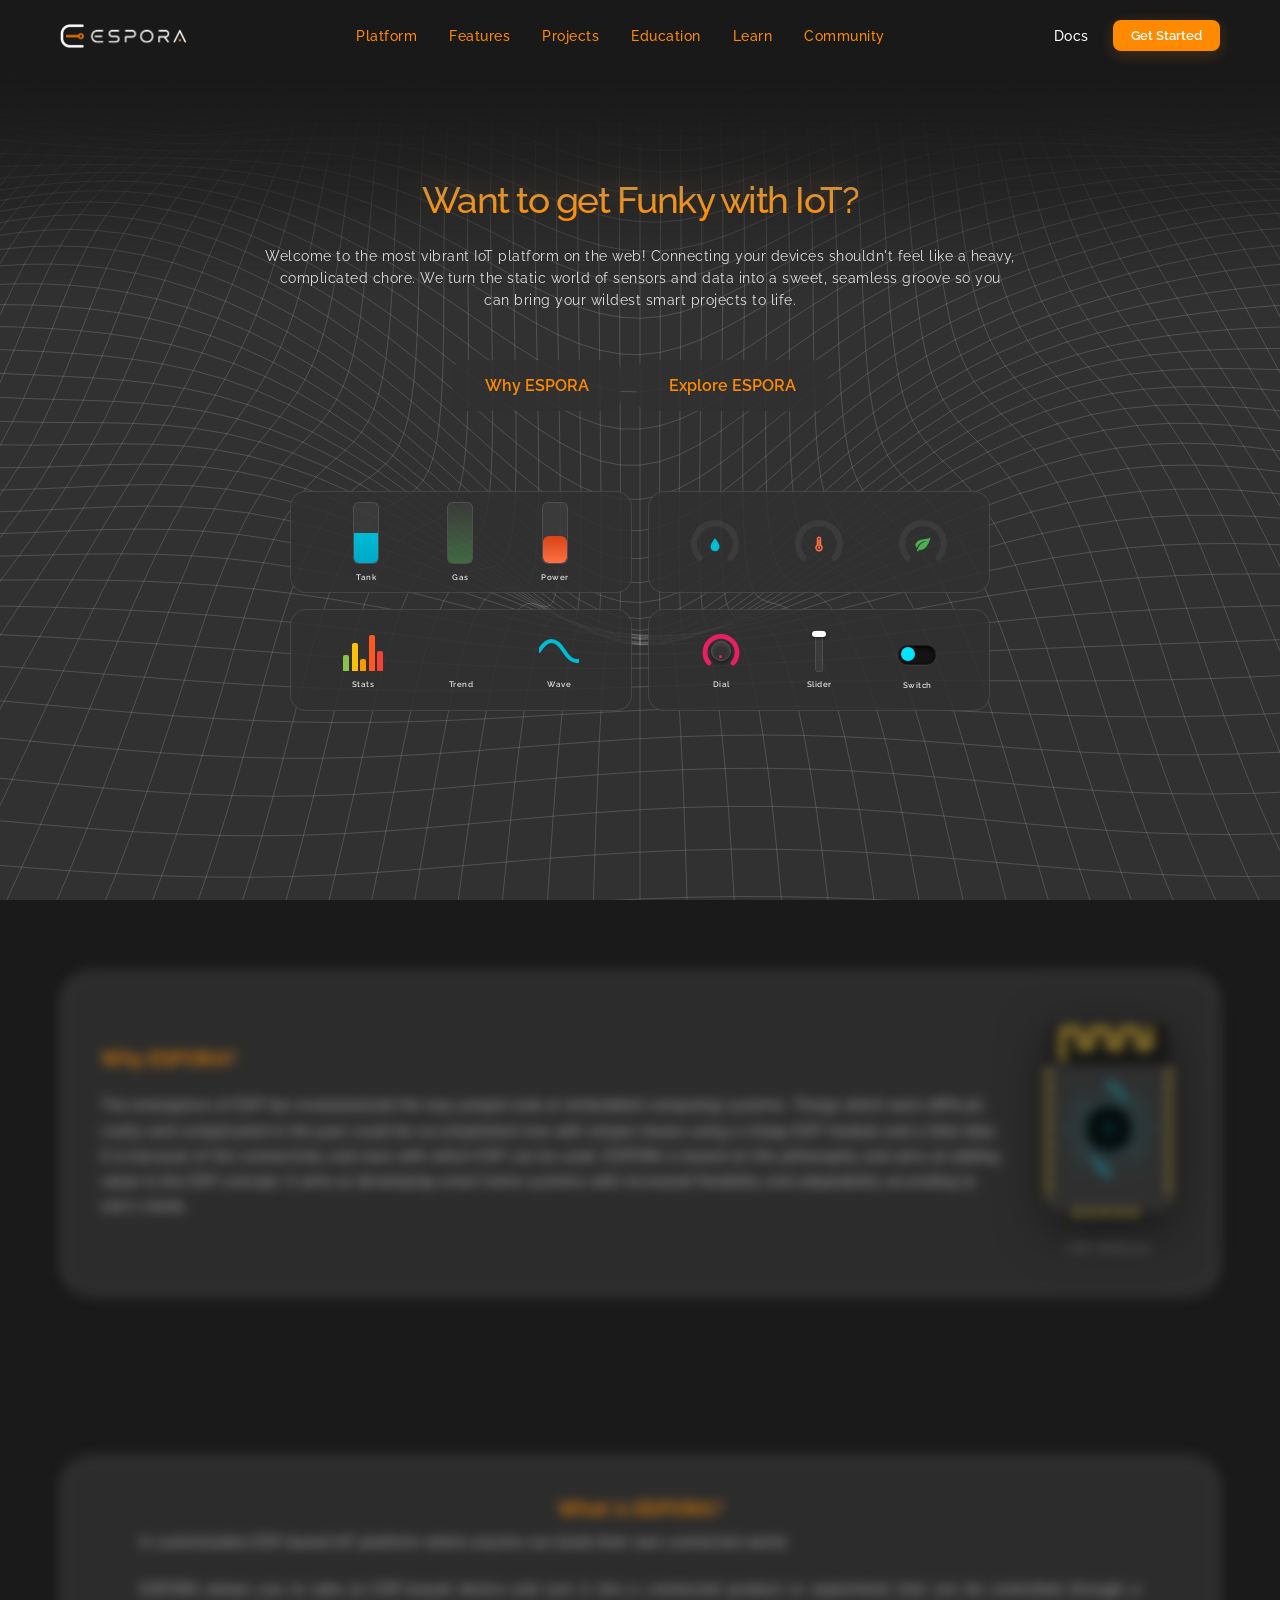
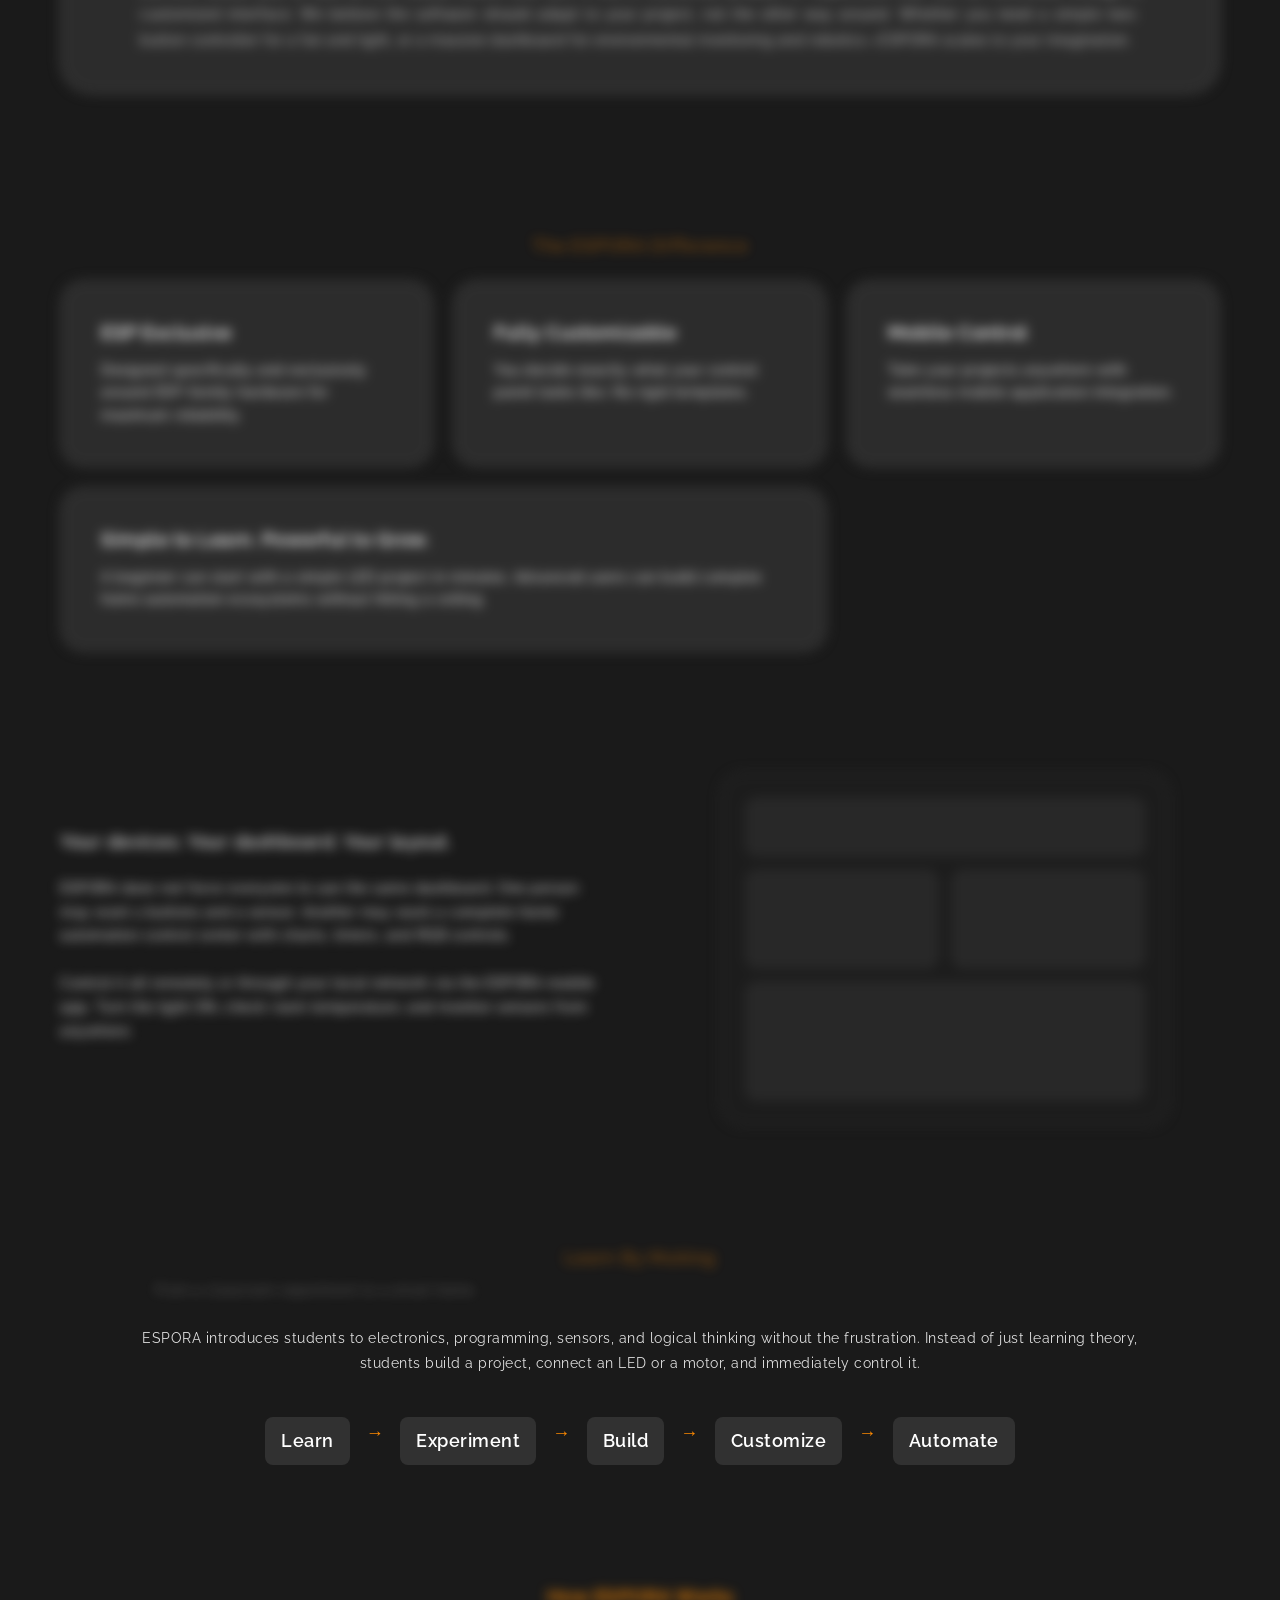
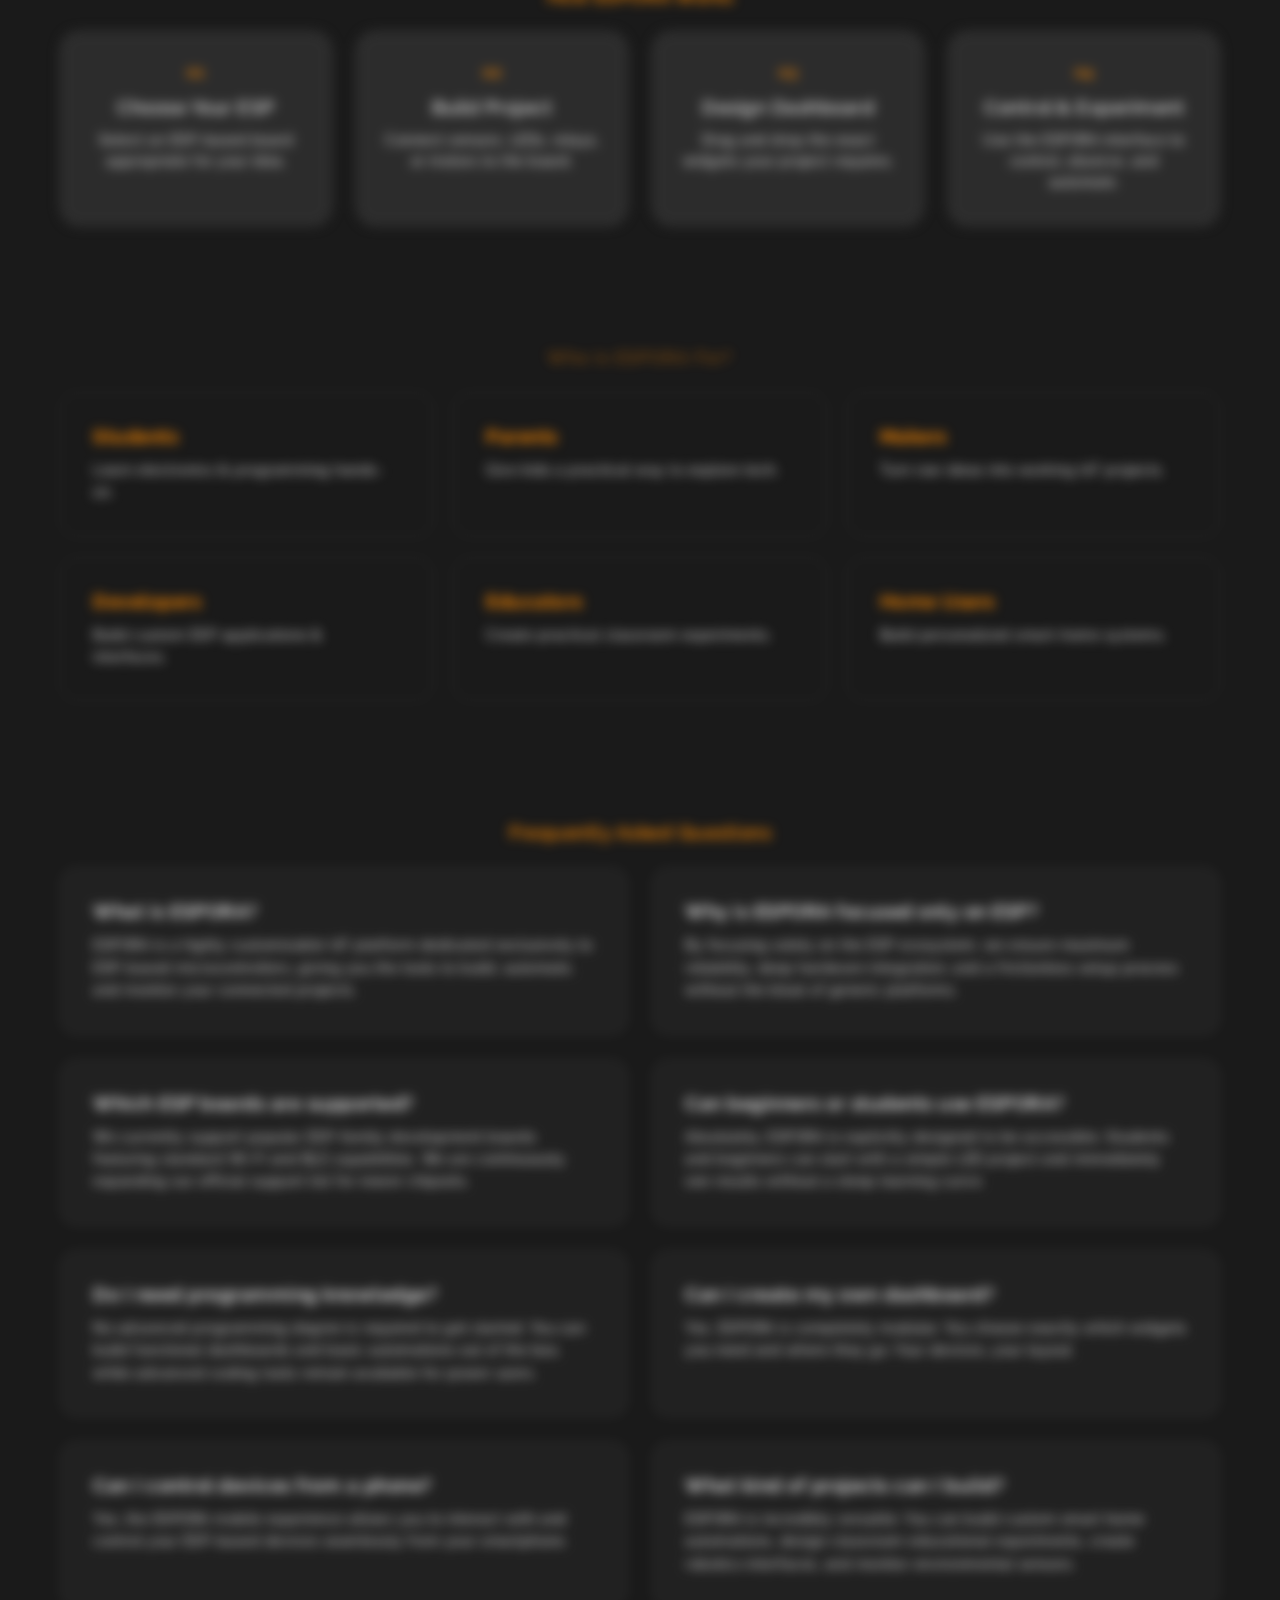
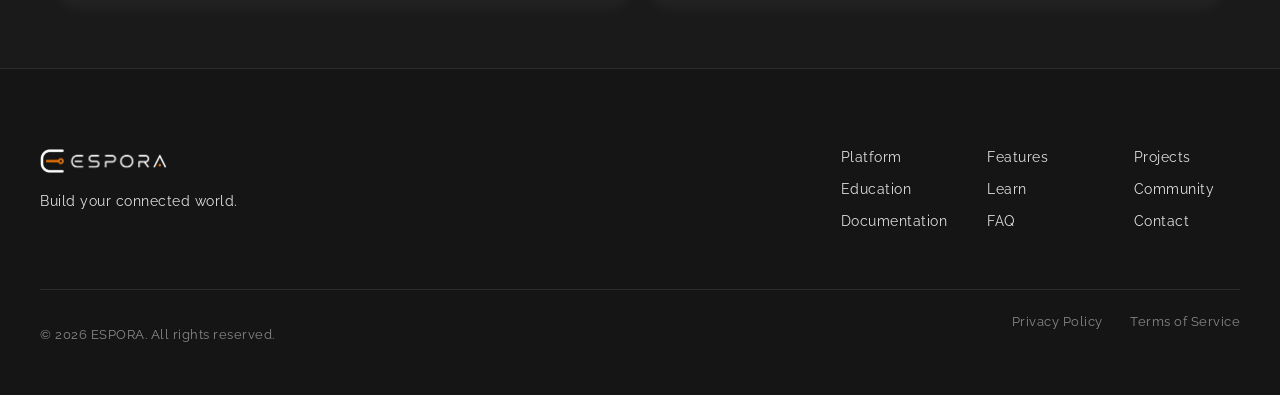
==== commit c511ebae: "Join text in 'What is ESPORA?' section into a single unbroken block" ====
--- a/index.html
+++ b/index.html
@@ -264,8 +264,7 @@
                     <p>A customizable ESP-based IoT platform where anyone can build their own connected world.</p>
                 </div>
                 <div class="text-block">
-                    <p>ESPORA allows you to take an ESP-based device and turn it into a connected product or experiment that can be controlled through a customized interface. We believe the software should adapt to your project, not the other way around.</p>
-                    <p>Whether you need a simple two-button controller for a fan and light, or a massive dashboard for environmental monitoring and robotics—ESPORA scales to your imagination.</p>
+                    ESPORA allows you to take an ESP-based device and turn it into a connected product or experiment that can be controlled through a customized interface. We believe the software should adapt to your project, not the other way around. Whether you need a simple two-button controller for a fan and light, or a massive dashboard for environmental monitoring and robotics—ESPORA scales to your imagination.
                 </div>
             </div>
         </section>
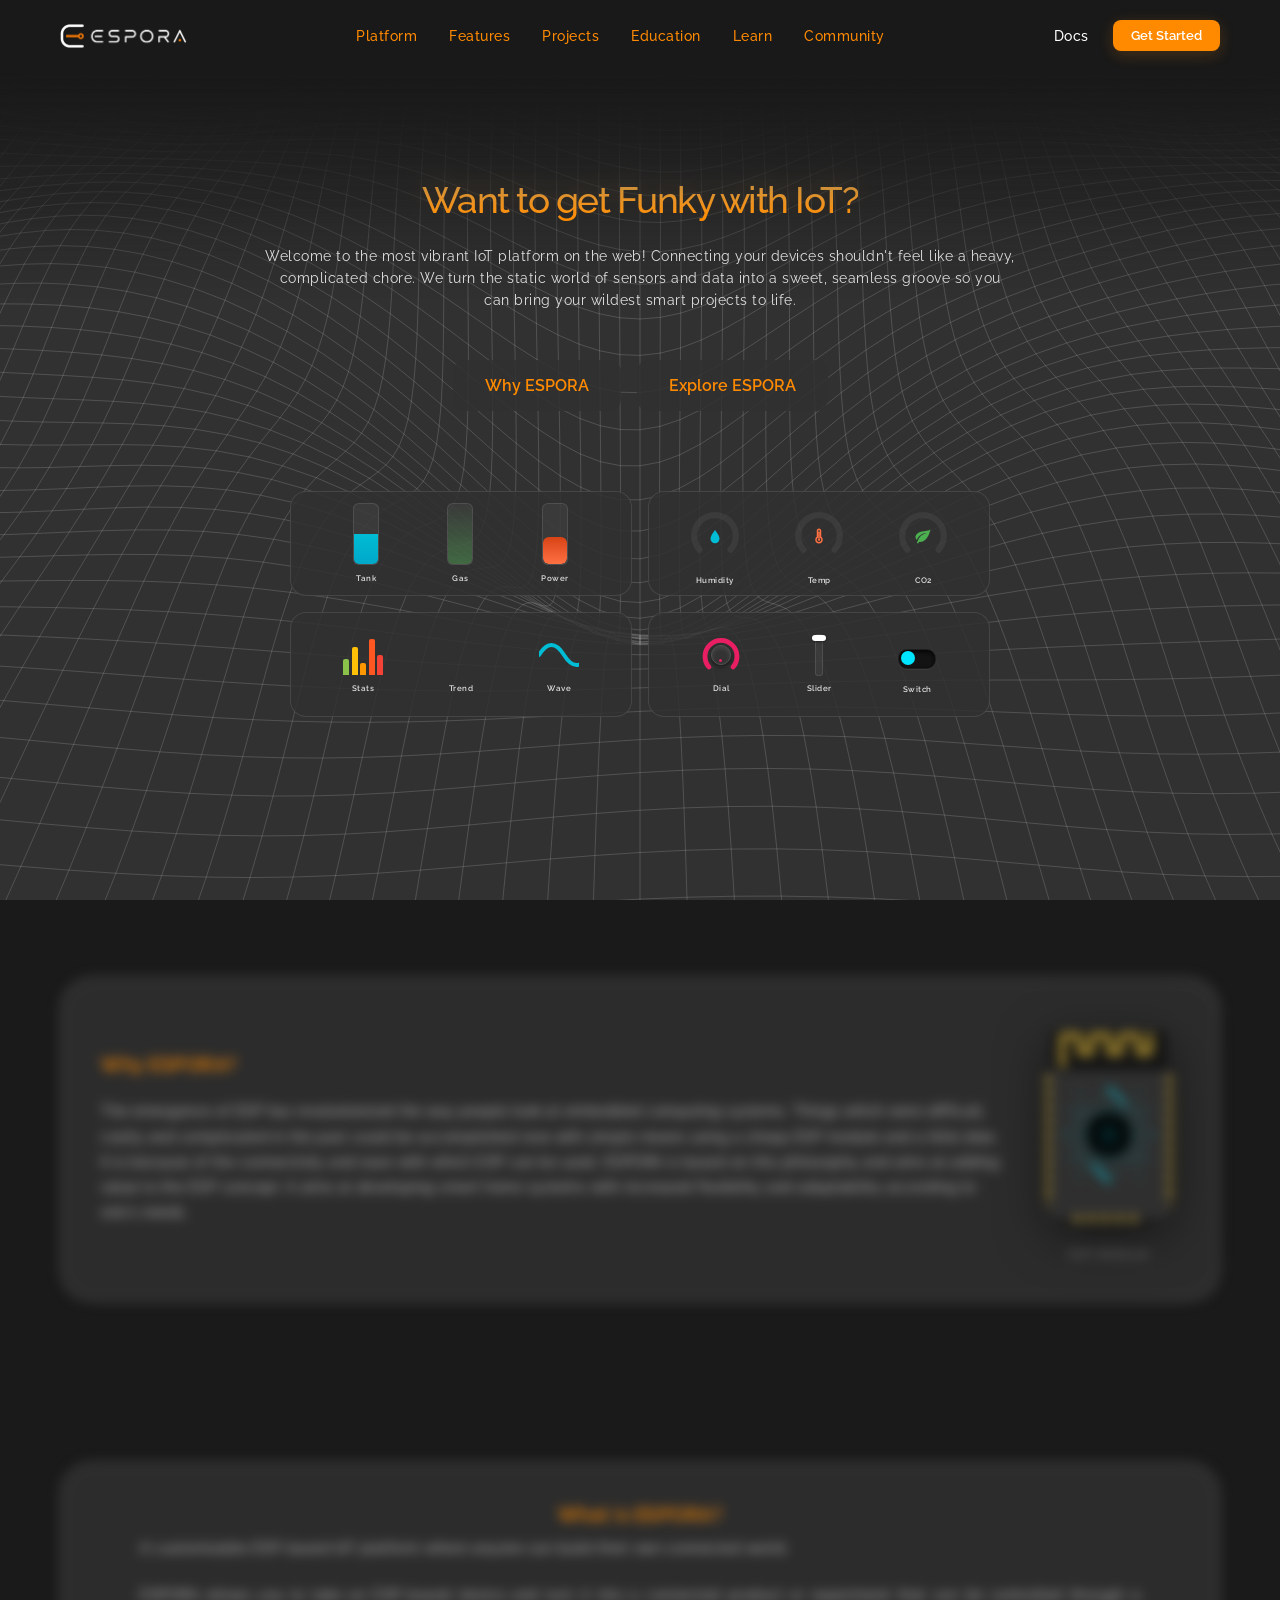
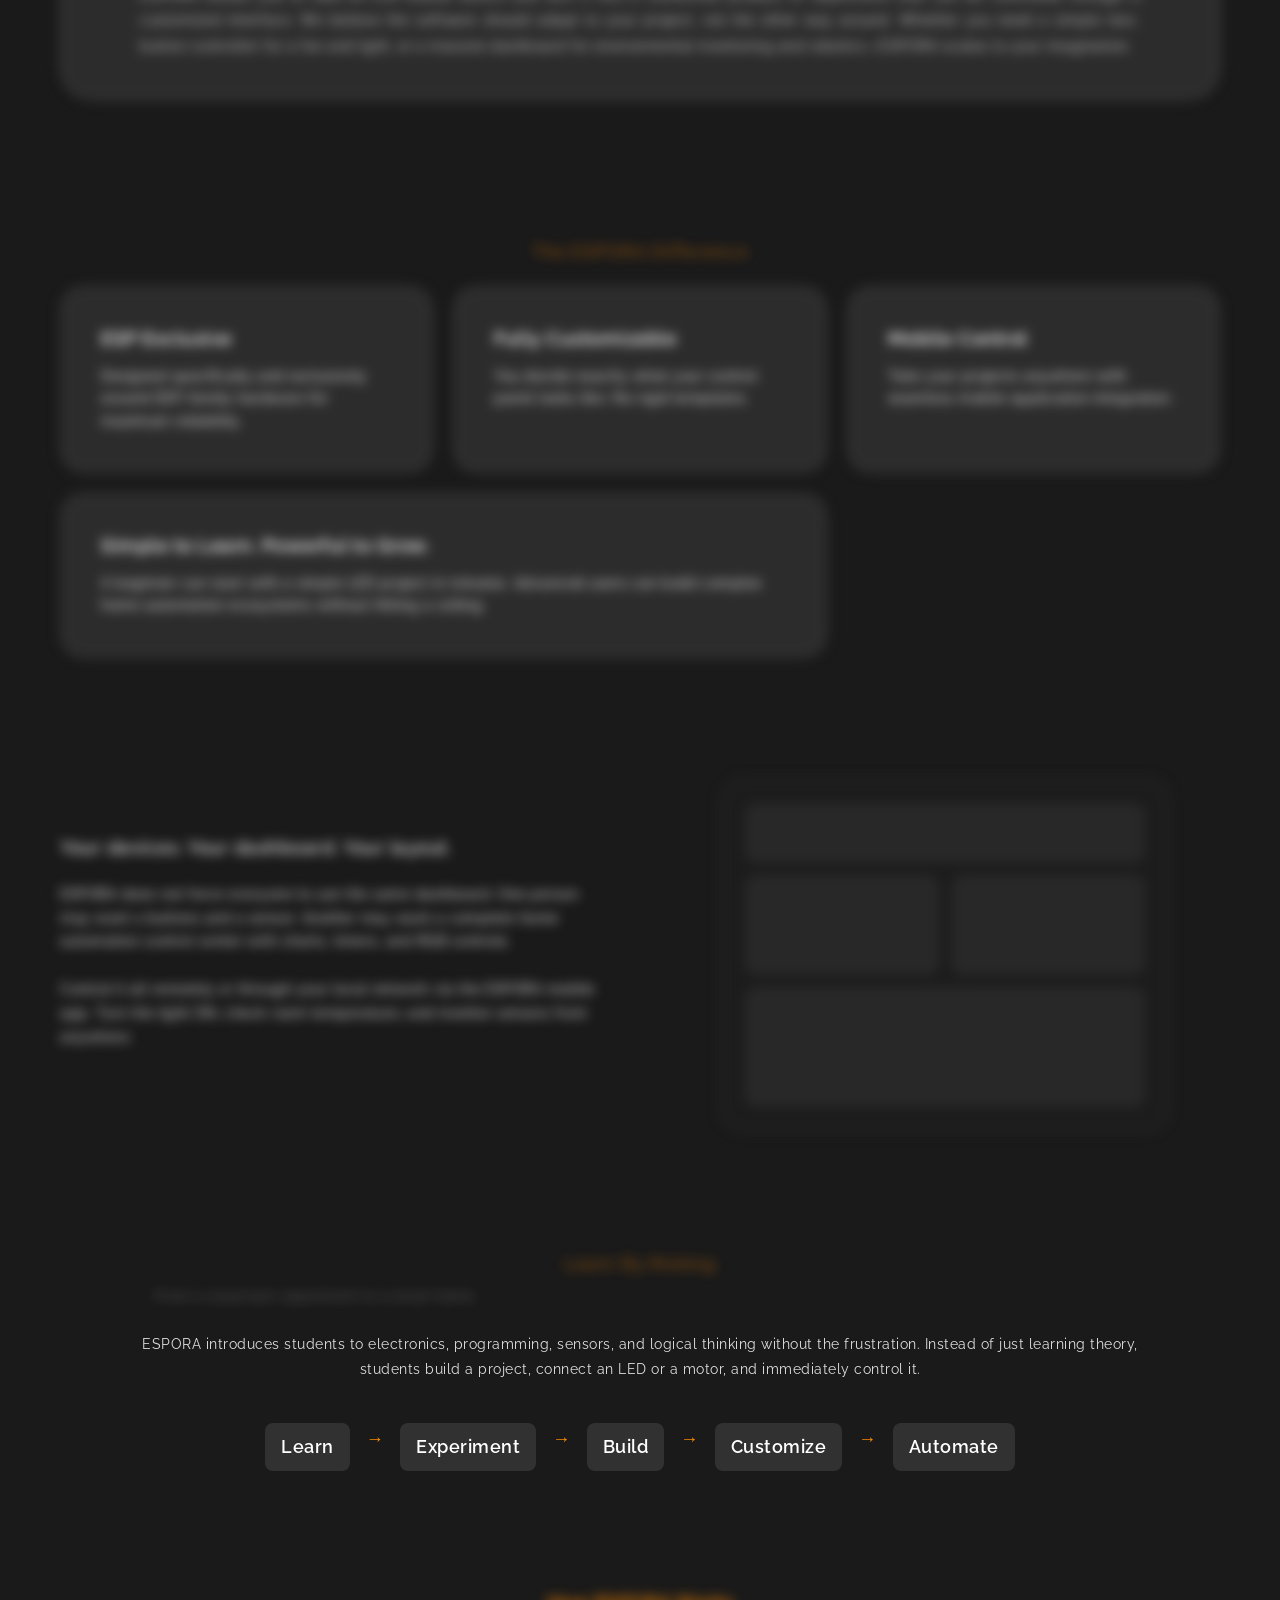
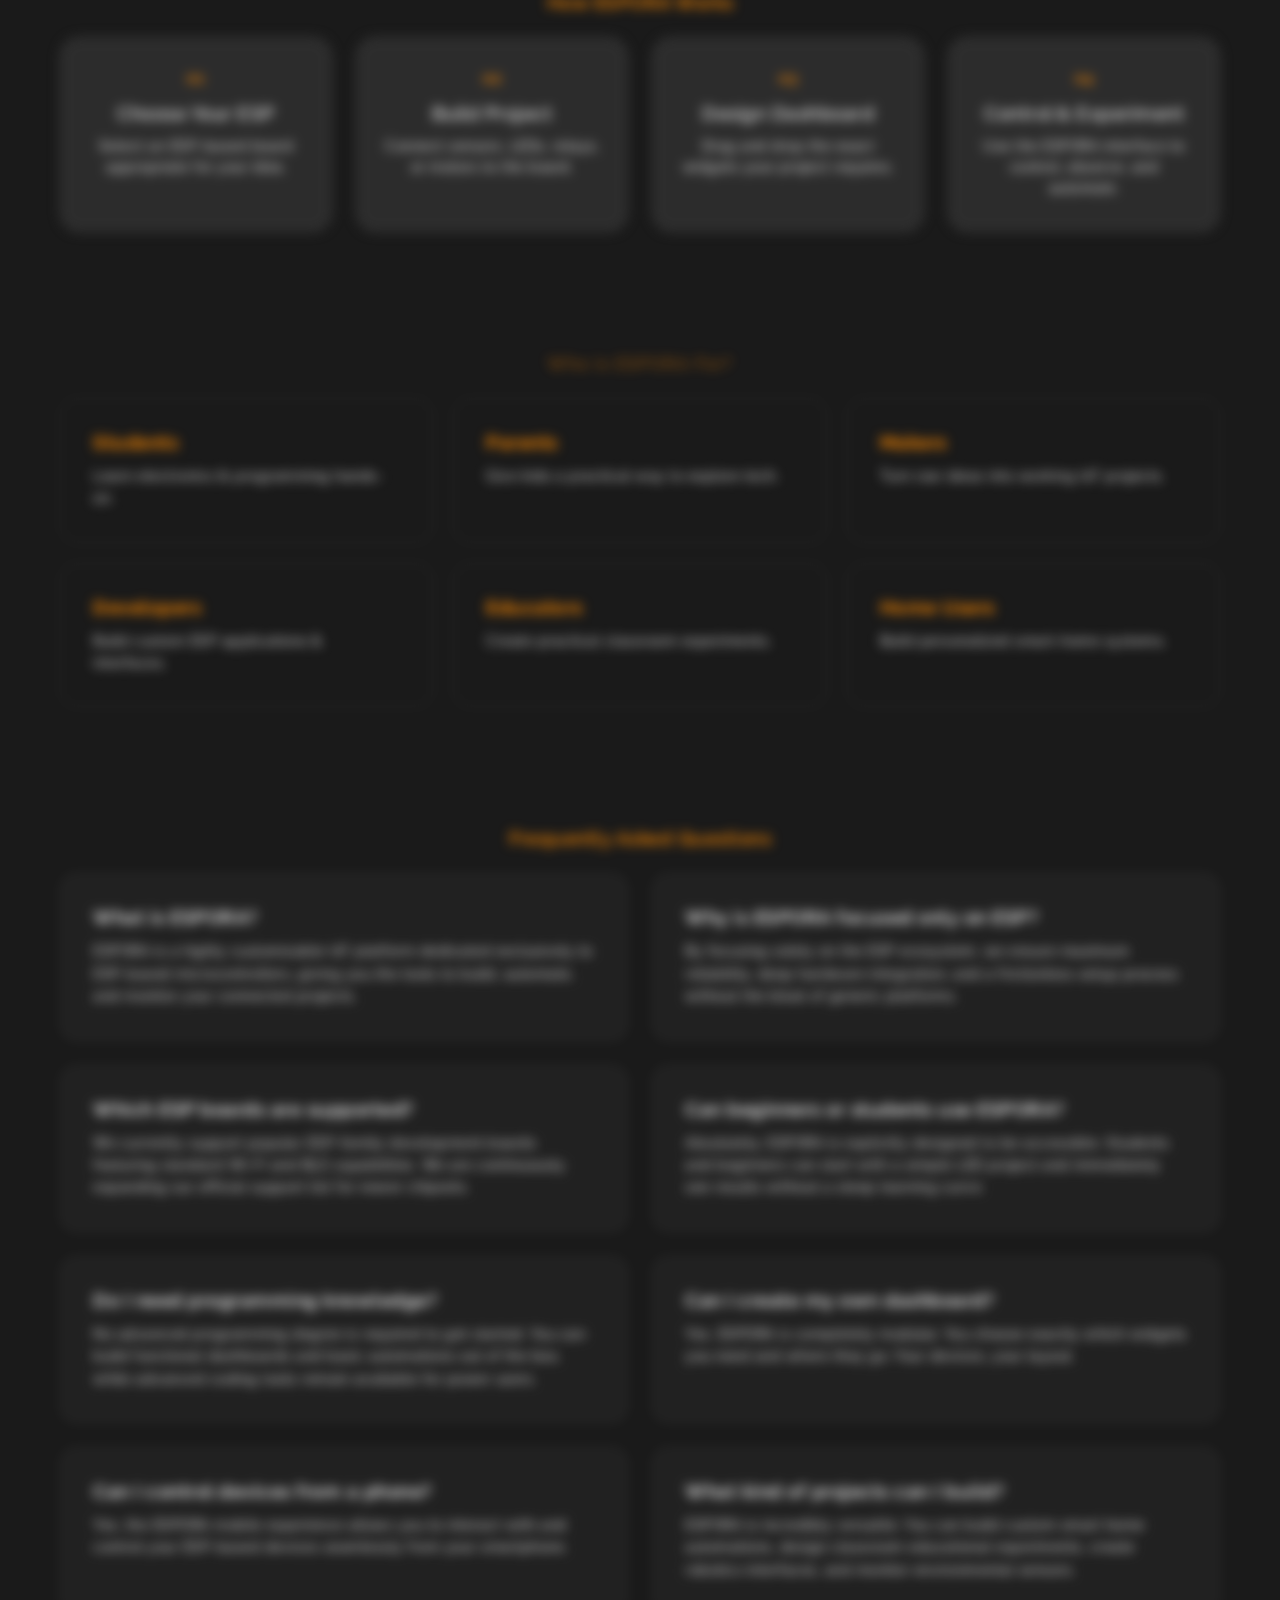
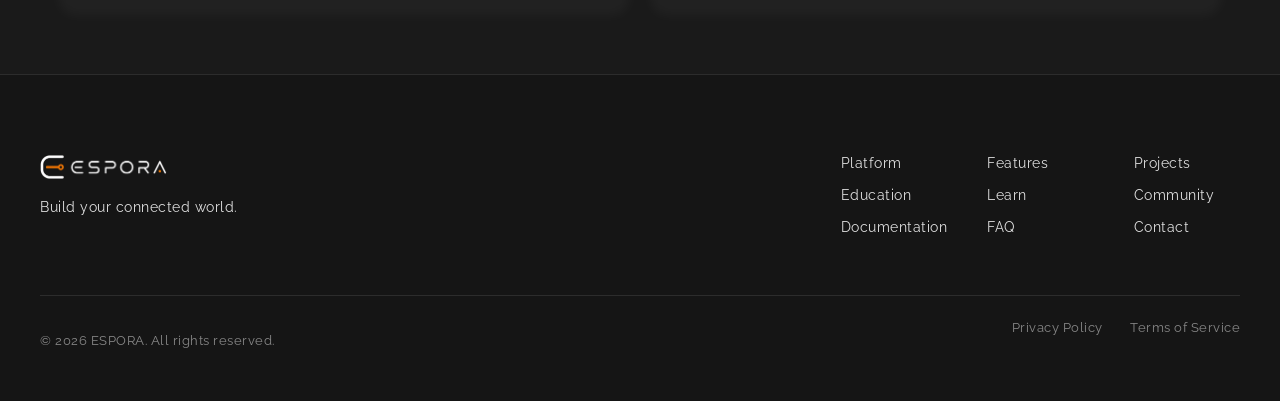
==== commit d2327911: "Add labels for Humidity, Temp, and CO2 under the circular gauges in the hero dashboard" ====
--- a/index.html
+++ b/index.html
@@ -84,61 +84,73 @@
                     </div>
                 </div>
                 <div class="widget w-temp" style="justify-content: space-evenly; padding: 10px;">
-                    <div class="mini-gauge">
-                        <svg viewBox="0 0 100 100">
-                            <defs>
-                                <linearGradient id="hum-grad-mini" x1="0%" y1="100%" x2="100%" y2="100%">
-                                    <stop offset="0%" stop-color="#e0f7fa" />
-                                    <stop offset="50%" stop-color="#00bcd4" />
-                                    <stop offset="100%" stop-color="#01579b" />
-                                </linearGradient>
-                            </defs>
-                            <path d="M 20 80 A 40 40 0 1 1 80 80" fill="none" stroke="rgba(255,255,255,0.05)" stroke-width="12" stroke-linecap="round" />
-                            <path class="mg-hum-fill" d="M 20 80 A 40 40 0 1 1 80 80" fill="none" stroke="url(#hum-grad-mini)" stroke-width="12" stroke-linecap="round" stroke-dasharray="188.5" />
-                        </svg>
-                        <span class="mg-icon">
-                            <svg viewBox="0 0 24 24" fill="#00bcd4" width="18" height="18" style="display:block;">
-                                <path d="M12,21.5c-3.3,0-6-2.7-6-6c0-4,6-11.5,6-11.5s6,7.5,6,11.5C18,18.8,15.3,21.5,12,21.5z"/>
+                    <!-- Humidity -->
+                    <div class="v-gauge">
+                        <div class="mini-gauge">
+                            <svg viewBox="0 0 100 100">
+                                <defs>
+                                    <linearGradient id="hum-grad-mini" x1="0%" y1="100%" x2="100%" y2="100%">
+                                        <stop offset="0%" stop-color="#e0f7fa" />
+                                        <stop offset="50%" stop-color="#00bcd4" />
+                                        <stop offset="100%" stop-color="#01579b" />
+                                    </linearGradient>
+                                </defs>
+                                <path d="M 20 80 A 40 40 0 1 1 80 80" fill="none" stroke="rgba(255,255,255,0.05)" stroke-width="12" stroke-linecap="round" />
+                                <path class="mg-hum-fill" d="M 20 80 A 40 40 0 1 1 80 80" fill="none" stroke="url(#hum-grad-mini)" stroke-width="12" stroke-linecap="round" stroke-dasharray="188.5" />
                             </svg>
-                        </span>
-                    </div>
-                    <div class="mini-gauge">
-                        <svg viewBox="0 0 100 100">
-                            <defs>
-                                <linearGradient id="temp-grad-mini" x1="0%" y1="100%" x2="100%" y2="100%">
-                                    <stop offset="0%" stop-color="#fff59d" />
-                                    <stop offset="50%" stop-color="#ffb300" />
-                                    <stop offset="100%" stop-color="#bf360c" />
-                                </linearGradient>
-                            </defs>
-                            <path d="M 20 80 A 40 40 0 1 1 80 80" fill="none" stroke="rgba(255,255,255,0.05)" stroke-width="12" stroke-linecap="round" />
-                            <path class="mg-temp-fill" d="M 20 80 A 40 40 0 1 1 80 80" fill="none" stroke="url(#temp-grad-mini)" stroke-width="12" stroke-linecap="round" stroke-dasharray="188.5" />
-                        </svg>
-                        <span class="mg-icon">
-                            <svg viewBox="0 0 24 24" fill="#ff7043" width="18" height="18" style="display:block;">
-                                <path d="M15,13V5c0-1.7-1.3-3-3-3S9,3.3,9,5v8c-1.2,0.9-2,2.4-2,4c0,2.8,2.2,5,5,5s5-2.2,5-5C17,15.4,16.2,13.9,15,13z M12,20 c-1.7,0-3-1.3-3-3c0-1.3,0.8-2.4,2-2.8V5c0-0.6,0.4-1,1-1s1,0.4,1,1v9.2c1.2,0.4,2,1.5,2,2.8C15,18.7,13.7,20,12,20z"/>
-                                <circle cx="12" cy="17" r="1.5"/>
-                                <path d="M12,6c-0.6,0-1,0.4-1,1v8c0,0.6,0.4,1,1,1s1-0.4,1-1V7C13,6.4,12.6,6,12,6z"/>
+                            <span class="mg-icon">
+                                <svg viewBox="0 0 24 24" fill="#00bcd4" width="18" height="18" style="display:block;">
+                                    <path d="M12,21.5c-3.3,0-6-2.7-6-6c0-4,6-11.5,6-11.5s6,7.5,6,11.5C18,18.8,15.3,21.5,12,21.5z"/>
+                                </svg>
+                            </span>
+                        </div>
+                        <span class="vg-label">Humidity</span>
+                    </div>
+                    <!-- Temp -->
+                    <div class="v-gauge">
+                        <div class="mini-gauge">
+                            <svg viewBox="0 0 100 100">
+                                <defs>
+                                    <linearGradient id="temp-grad-mini" x1="0%" y1="100%" x2="100%" y2="100%">
+                                        <stop offset="0%" stop-color="#fff59d" />
+                                        <stop offset="50%" stop-color="#ffb300" />
+                                        <stop offset="100%" stop-color="#bf360c" />
+                                    </linearGradient>
+                                </defs>
+                                <path d="M 20 80 A 40 40 0 1 1 80 80" fill="none" stroke="rgba(255,255,255,0.05)" stroke-width="12" stroke-linecap="round" />
+                                <path class="mg-temp-fill" d="M 20 80 A 40 40 0 1 1 80 80" fill="none" stroke="url(#temp-grad-mini)" stroke-width="12" stroke-linecap="round" stroke-dasharray="188.5" />
                             </svg>
-                        </span>
-                    </div>
-                    <div class="mini-gauge">
-                        <svg viewBox="0 0 100 100">
-                            <defs>
-                                <linearGradient id="co2-grad-mini" x1="0%" y1="100%" x2="100%" y2="100%">
-                                    <stop offset="0%" stop-color="#c8e6c9" />
-                                    <stop offset="50%" stop-color="#4caf50" />
-                                    <stop offset="100%" stop-color="#1b5e20" />
-                                </linearGradient>
-                            </defs>
-                            <path d="M 20 80 A 40 40 0 1 1 80 80" fill="none" stroke="rgba(255,255,255,0.05)" stroke-width="12" stroke-linecap="round" />
-                            <path class="mg-co2-fill" d="M 20 80 A 40 40 0 1 1 80 80" fill="none" stroke="url(#co2-grad-mini)" stroke-width="12" stroke-linecap="round" stroke-dasharray="188.5" />
-                        </svg>
-                        <span class="mg-icon">
-                            <svg viewBox="0 0 24 24" fill="#4caf50" width="18" height="18" style="display:block;">
-                                <path d="M17,8C8,10,5.9,16.17,3.82,21.34L5.71,22l1-2.3A4.49,4.49,0,0,0,8,20C19,20,22,3,22,3,21,5,14,5.25,9,6.25S2,11.5,2,13.5a6.22,6.22,0,0,0,1.75,3.75C7,8,17,8,17,8Z"/>
+                            <span class="mg-icon">
+                                <svg viewBox="0 0 24 24" fill="#ff7043" width="18" height="18" style="display:block;">
+                                    <path d="M15,13V5c0-1.7-1.3-3-3-3S9,3.3,9,5v8c-1.2,0.9-2,2.4-2,4c0,2.8,2.2,5,5,5s5-2.2,5-5C17,15.4,16.2,13.9,15,13z M12,20 c-1.7,0-3-1.3-3-3c0-1.3,0.8-2.4,2-2.8V5c0-0.6,0.4-1,1-1s1,0.4,1,1v9.2c1.2,0.4,2,1.5,2,2.8C15,18.7,13.7,20,12,20z"/>
+                                    <circle cx="12" cy="17" r="1.5"/>
+                                    <path d="M12,6c-0.6,0-1,0.4-1,1v8c0,0.6,0.4,1,1,1s1-0.4,1-1V7C13,6.4,12.6,6,12,6z"/>
+                                </svg>
+                            </span>
+                        </div>
+                        <span class="vg-label">Temp</span>
+                    </div>
+                    <!-- CO2 -->
+                    <div class="v-gauge">
+                        <div class="mini-gauge">
+                            <svg viewBox="0 0 100 100">
+                                <defs>
+                                    <linearGradient id="co2-grad-mini" x1="0%" y1="100%" x2="100%" y2="100%">
+                                        <stop offset="0%" stop-color="#c8e6c9" />
+                                        <stop offset="50%" stop-color="#4caf50" />
+                                        <stop offset="100%" stop-color="#1b5e20" />
+                                    </linearGradient>
+                                </defs>
+                                <path d="M 20 80 A 40 40 0 1 1 80 80" fill="none" stroke="rgba(255,255,255,0.05)" stroke-width="12" stroke-linecap="round" />
+                                <path class="mg-co2-fill" d="M 20 80 A 40 40 0 1 1 80 80" fill="none" stroke="url(#co2-grad-mini)" stroke-width="12" stroke-linecap="round" stroke-dasharray="188.5" />
                             </svg>
-                        </span>
+                            <span class="mg-icon">
+                                <svg viewBox="0 0 24 24" fill="#4caf50" width="18" height="18" style="display:block;">
+                                    <path d="M17,8C8,10,5.9,16.17,3.82,21.34L5.71,22l1-2.3A4.49,4.49,0,0,0,8,20C19,20,22,3,22,3,21,5,14,5.25,9,6.25S2,11.5,2,13.5a6.22,6.22,0,0,0,1.75,3.75C7,8,17,8,17,8Z"/>
+                                </svg>
+                            </span>
+                        </div>
+                        <span class="vg-label">CO2</span>
                     </div>
                 </div>
                 <div class="widget w-charts" style="justify-content: space-evenly; padding: 10px;">
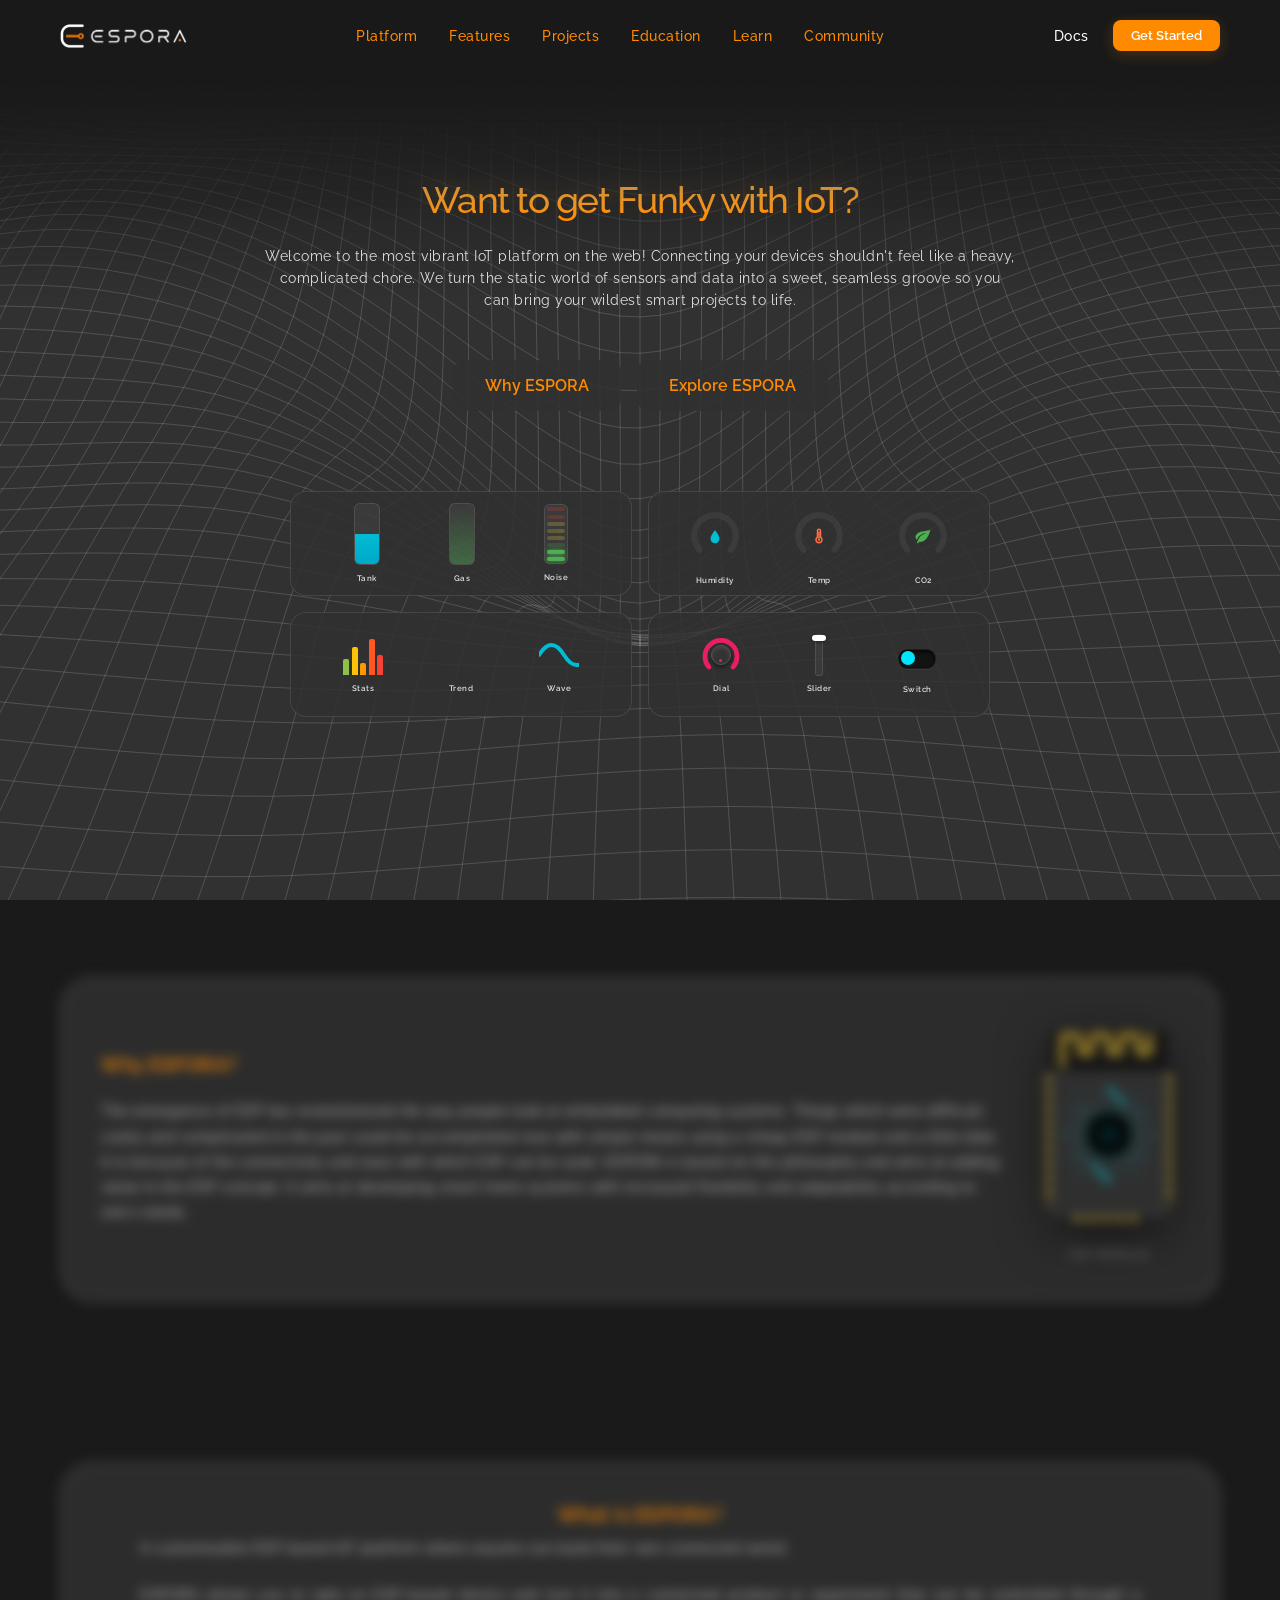
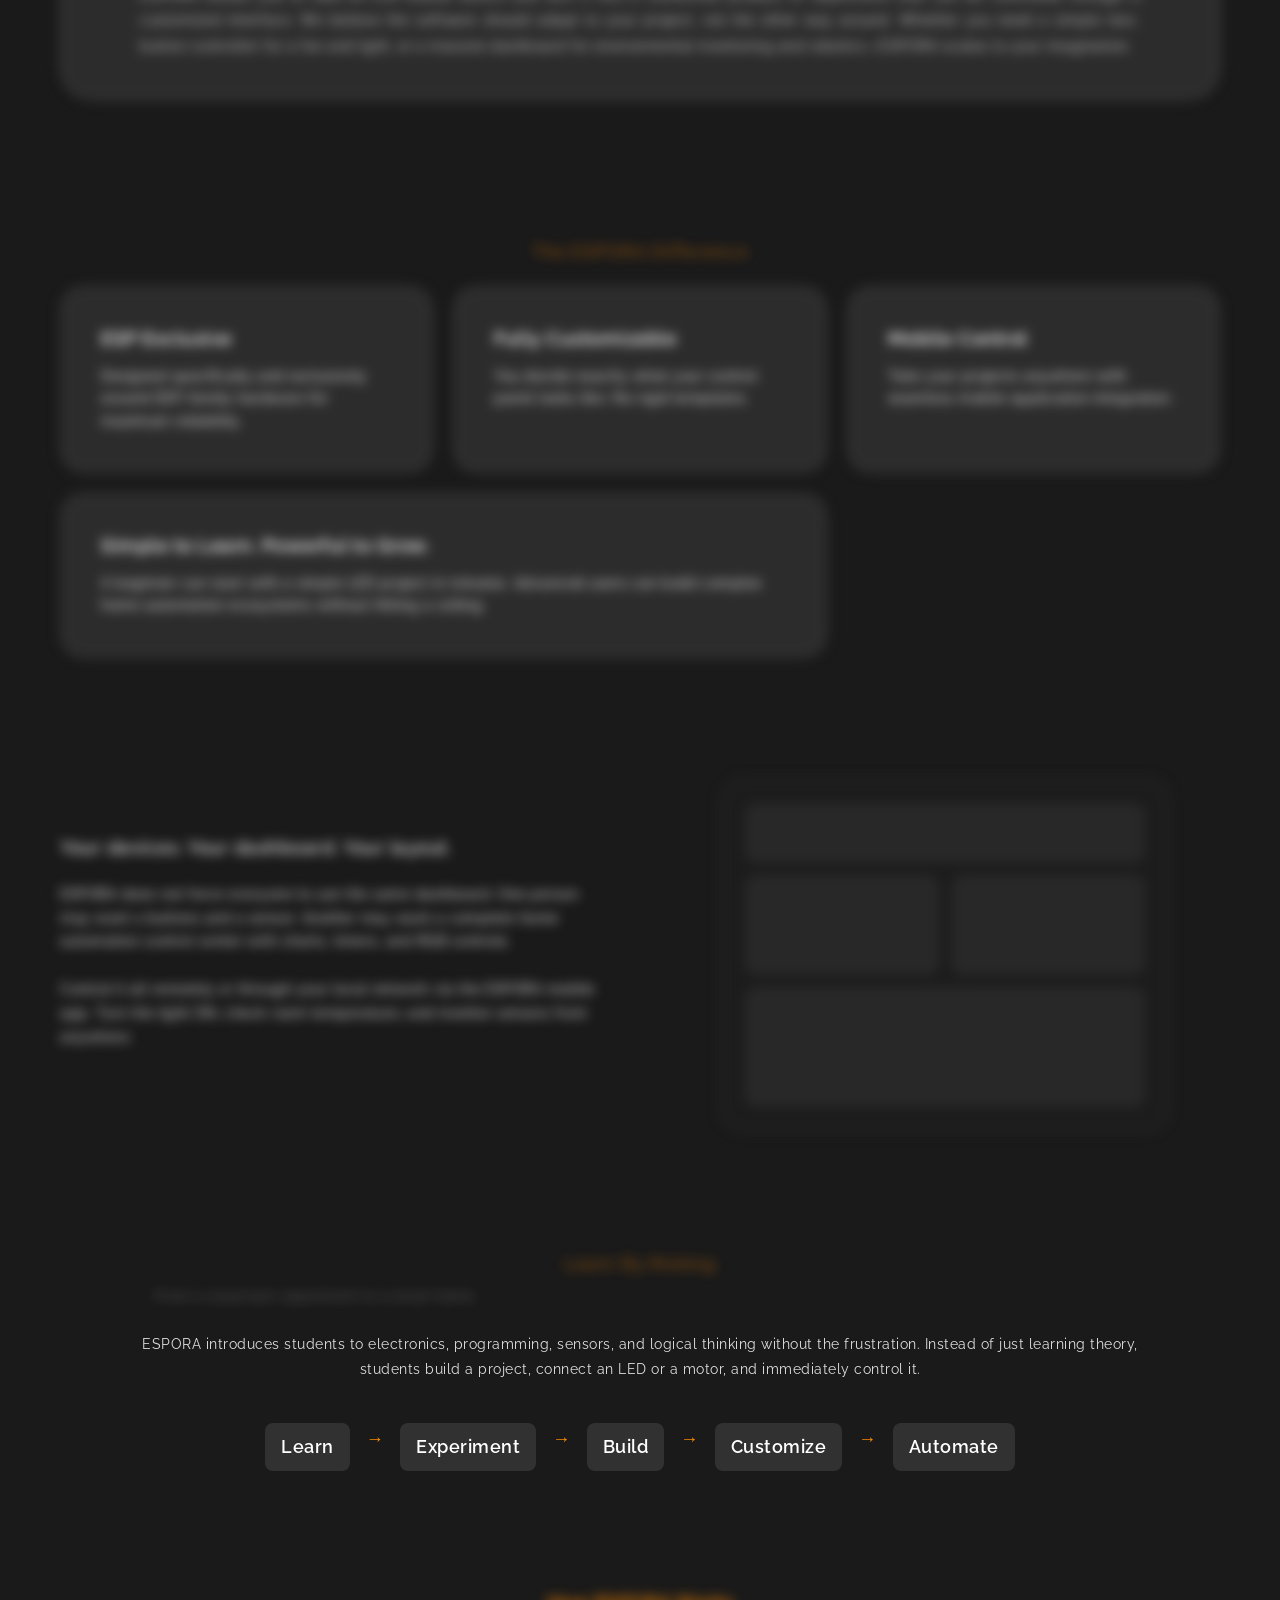
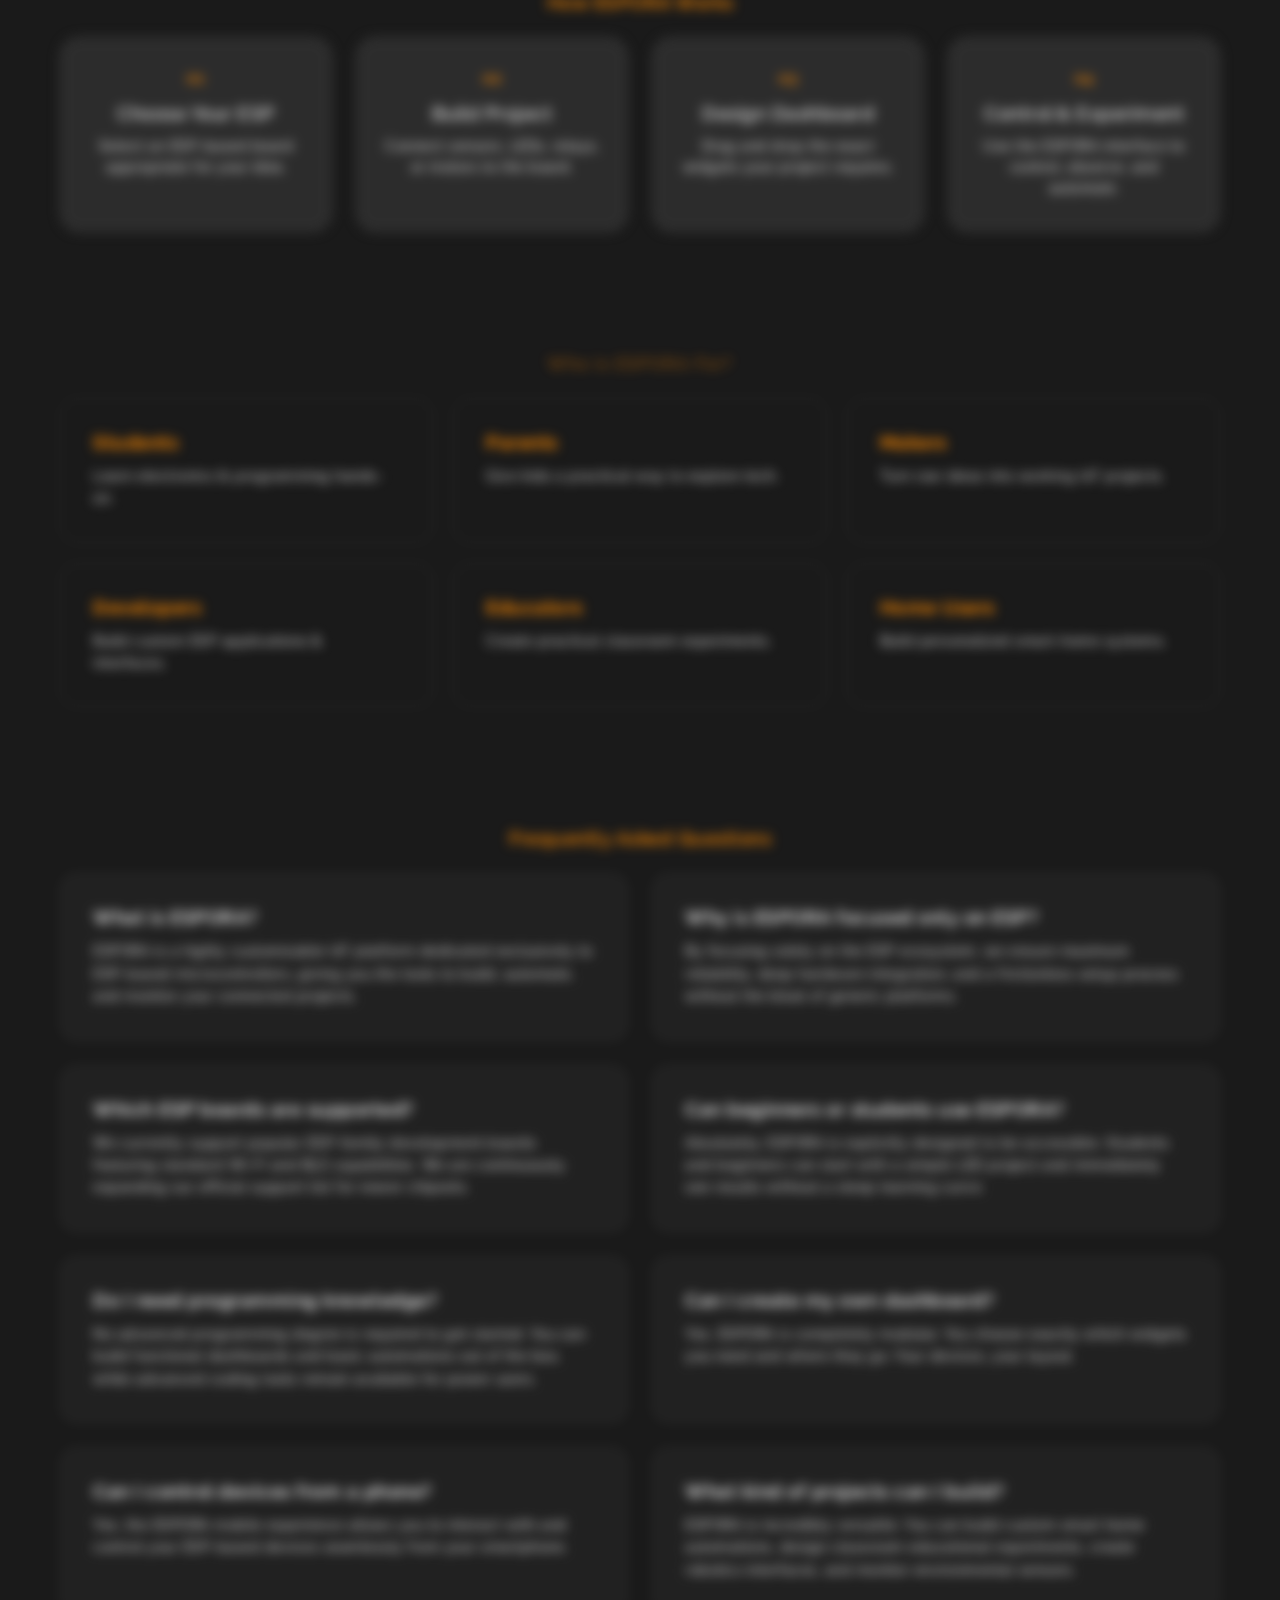
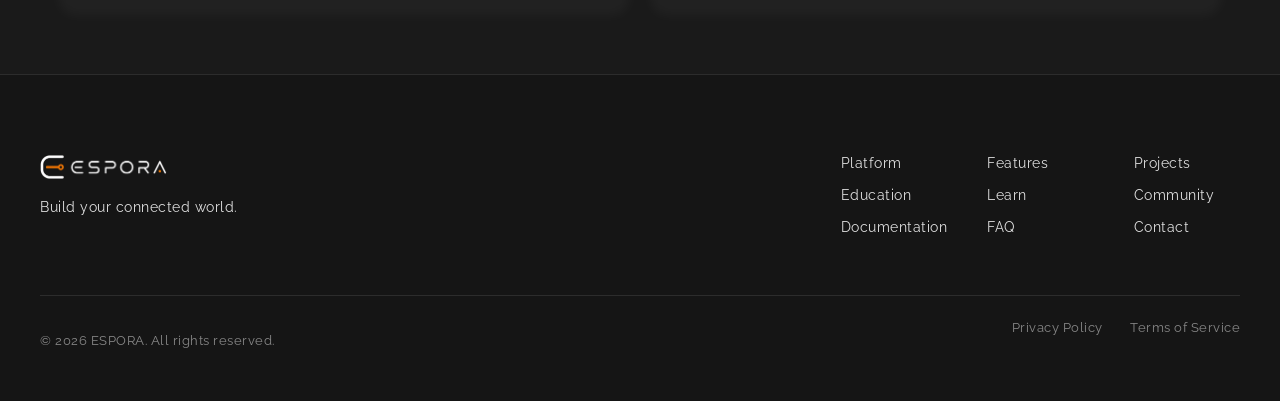
==== commit e90f4e5c: "Replace the Power gauge with a dynamic Audio/Noise VU meter" ====
--- a/index.html
+++ b/index.html
@@ -75,12 +75,19 @@
                         </div>
                         <span class="vg-label">Gas</span>
                     </div>
-                    <!-- Power -->
+                    <!-- Noise -->
                     <div class="v-gauge">
-                        <div class="lg-track">
-                            <div class="lg-fill power"></div>
-                        </div>
-                        <span class="vg-label">Power</span>
+                        <div class="vu-meter">
+                            <div class="vu-segment red s8"></div>
+                            <div class="vu-segment red s7"></div>
+                            <div class="vu-segment yellow s6"></div>
+                            <div class="vu-segment yellow s5"></div>
+                            <div class="vu-segment yellow s4"></div>
+                            <div class="vu-segment green s3"></div>
+                            <div class="vu-segment green s2"></div>
+                            <div class="vu-segment green s1"></div>
+                        </div>
+                        <span class="vg-label">Noise</span>
                     </div>
                 </div>
                 <div class="widget w-temp" style="justify-content: space-evenly; padding: 10px;">
--- a/style.css
+++ b/style.css
@@ -461,14 +461,44 @@
 .p10 { left: 20px; width: 1px; height: 1px; animation-duration: 3.1s; animation-delay: 1.3s; }
 .p11 { left: 5px; width: 2px; height: 2px; animation-duration: 2.3s; animation-delay: 1.9s; }
 .p12 { left: 17px; width: 2px; height: 2px; animation-duration: 3.4s; animation-delay: 0.2s; }
-.lg-fill.power {
-    background: linear-gradient(0deg, #ff7043, #d84315);
-    height: 45%;
-}
-
-@keyframes lg-pulse {
-    0% { transform: scaleY(0.95); transform-origin: bottom; }
-    100% { transform: scaleY(1.05); transform-origin: bottom; }
+/* VU Meter */
+.vu-meter {
+    width: 24px;
+    height: 60px;
+    display: flex;
+    flex-direction: column;
+    justify-content: space-between;
+    padding: 2px;
+    box-sizing: border-box;
+    background: rgba(255,255,255,0.05);
+    border-radius: 6px;
+    border: 1px solid rgba(255,255,255,0.1);
+}
+
+.vu-segment {
+    width: 100%;
+    height: 4px;
+    border-radius: 2px;
+    opacity: 0.2;
+    animation: vu-bounce 0.5s infinite alternate ease-in-out;
+}
+
+.vu-segment.green { background: #4caf50; color: #4caf50; }
+.vu-segment.yellow { background: #ffeb3b; color: #ffeb3b; }
+.vu-segment.red { background: #f44336; color: #f44336; }
+
+.s1 { opacity: 1; animation: none; box-shadow: 0 0 4px #4caf50; }
+.s2 { opacity: 1; animation: none; box-shadow: 0 0 4px #4caf50; }
+.s3 { animation-duration: 0.4s; }
+.s4 { animation-duration: 0.3s; animation-delay: 0.1s; }
+.s5 { animation-duration: 0.5s; animation-delay: 0.2s; }
+.s6 { animation-duration: 0.35s; animation-delay: 0.15s; }
+.s7 { animation-duration: 0.45s; animation-delay: 0.3s; }
+.s8 { animation-duration: 0.25s; animation-delay: 0.4s; }
+
+@keyframes vu-bounce {
+    0% { opacity: 0.1; box-shadow: none; }
+    100% { opacity: 1; box-shadow: 0 0 4px currentColor; }
 }
 
 .vg-label {
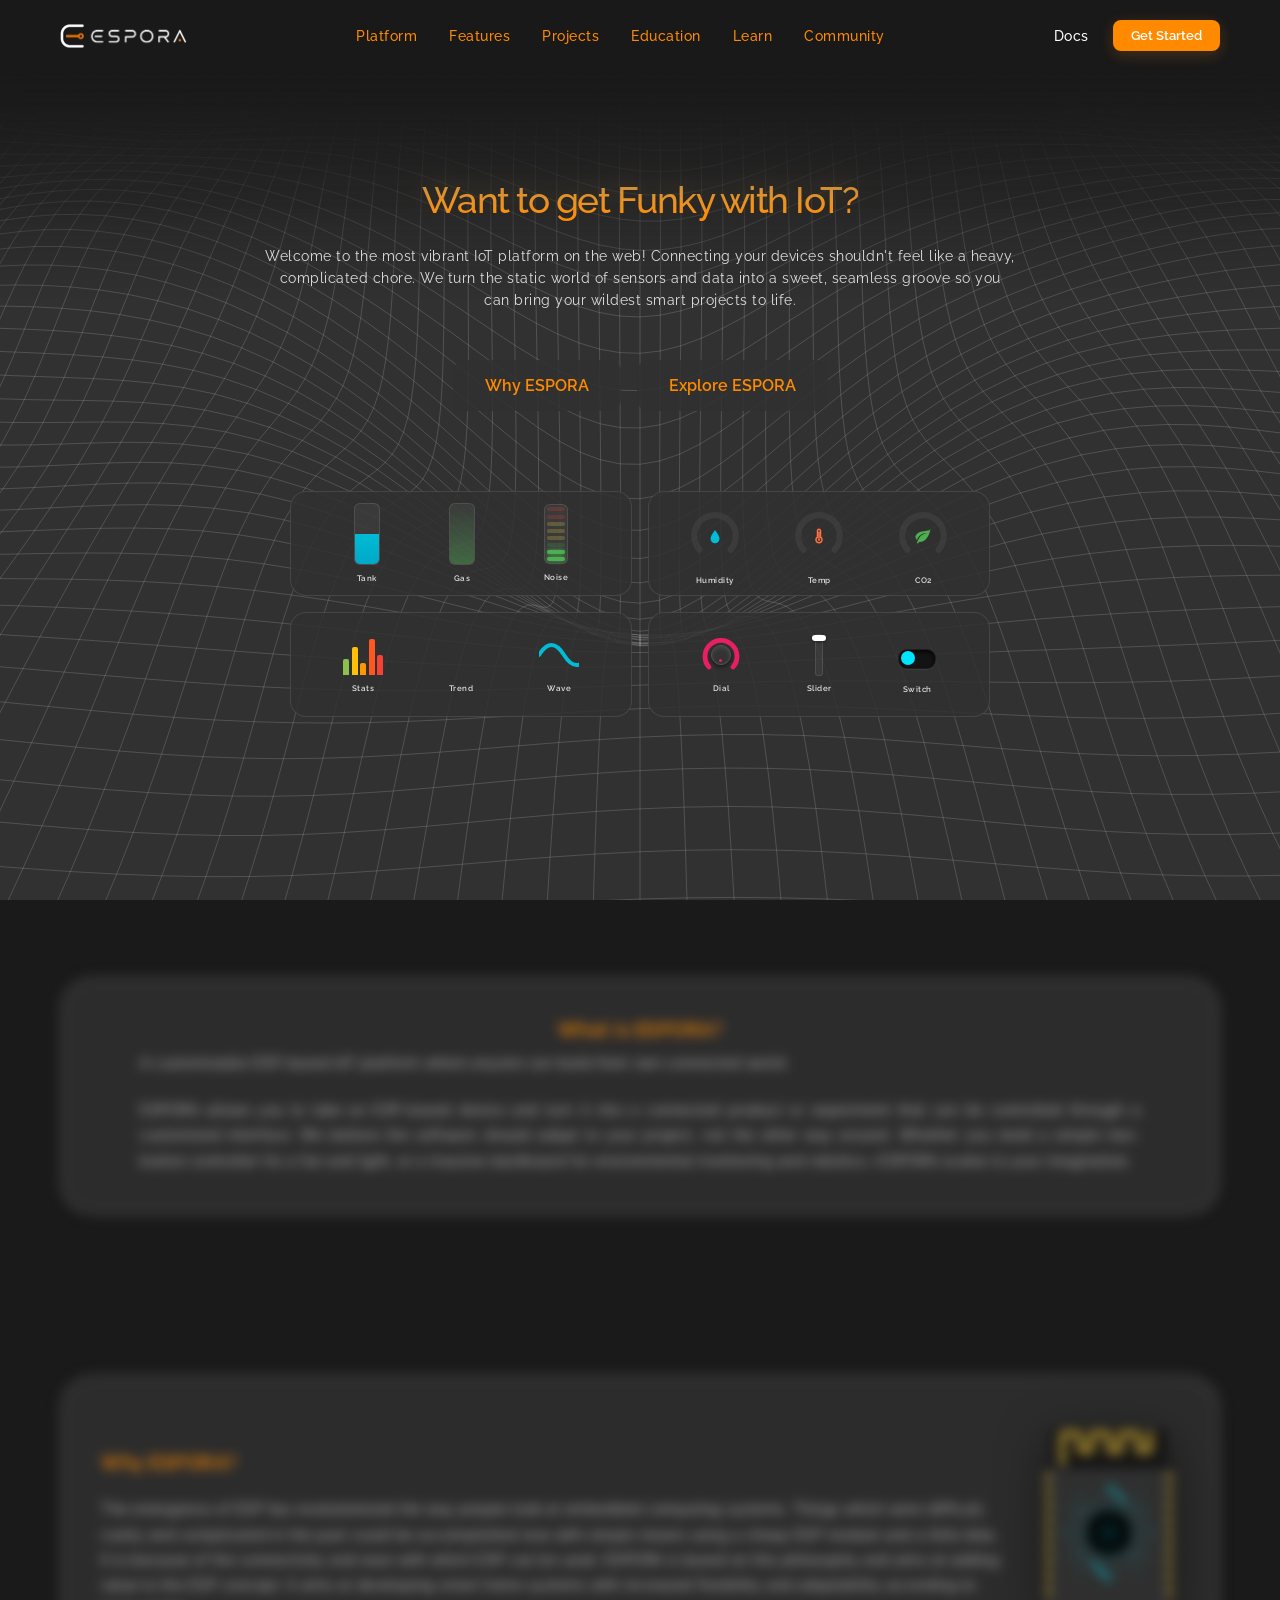
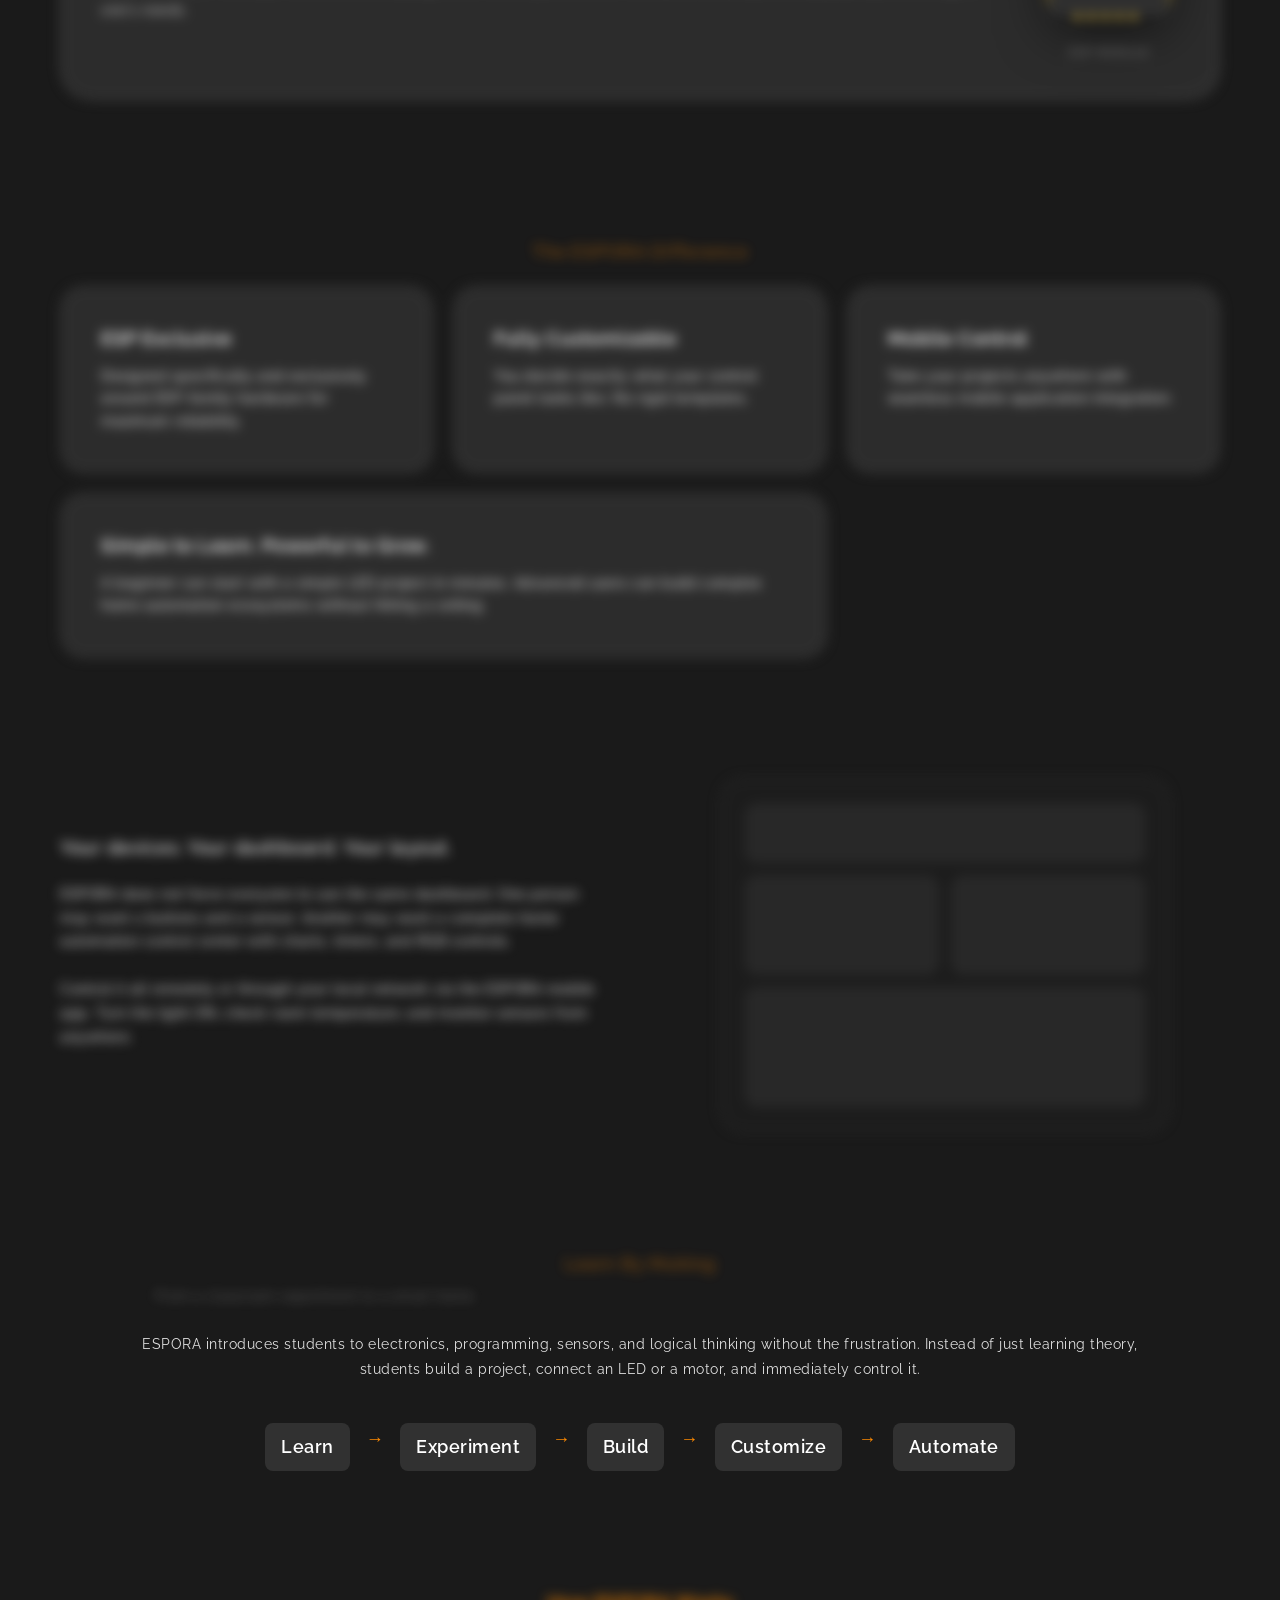
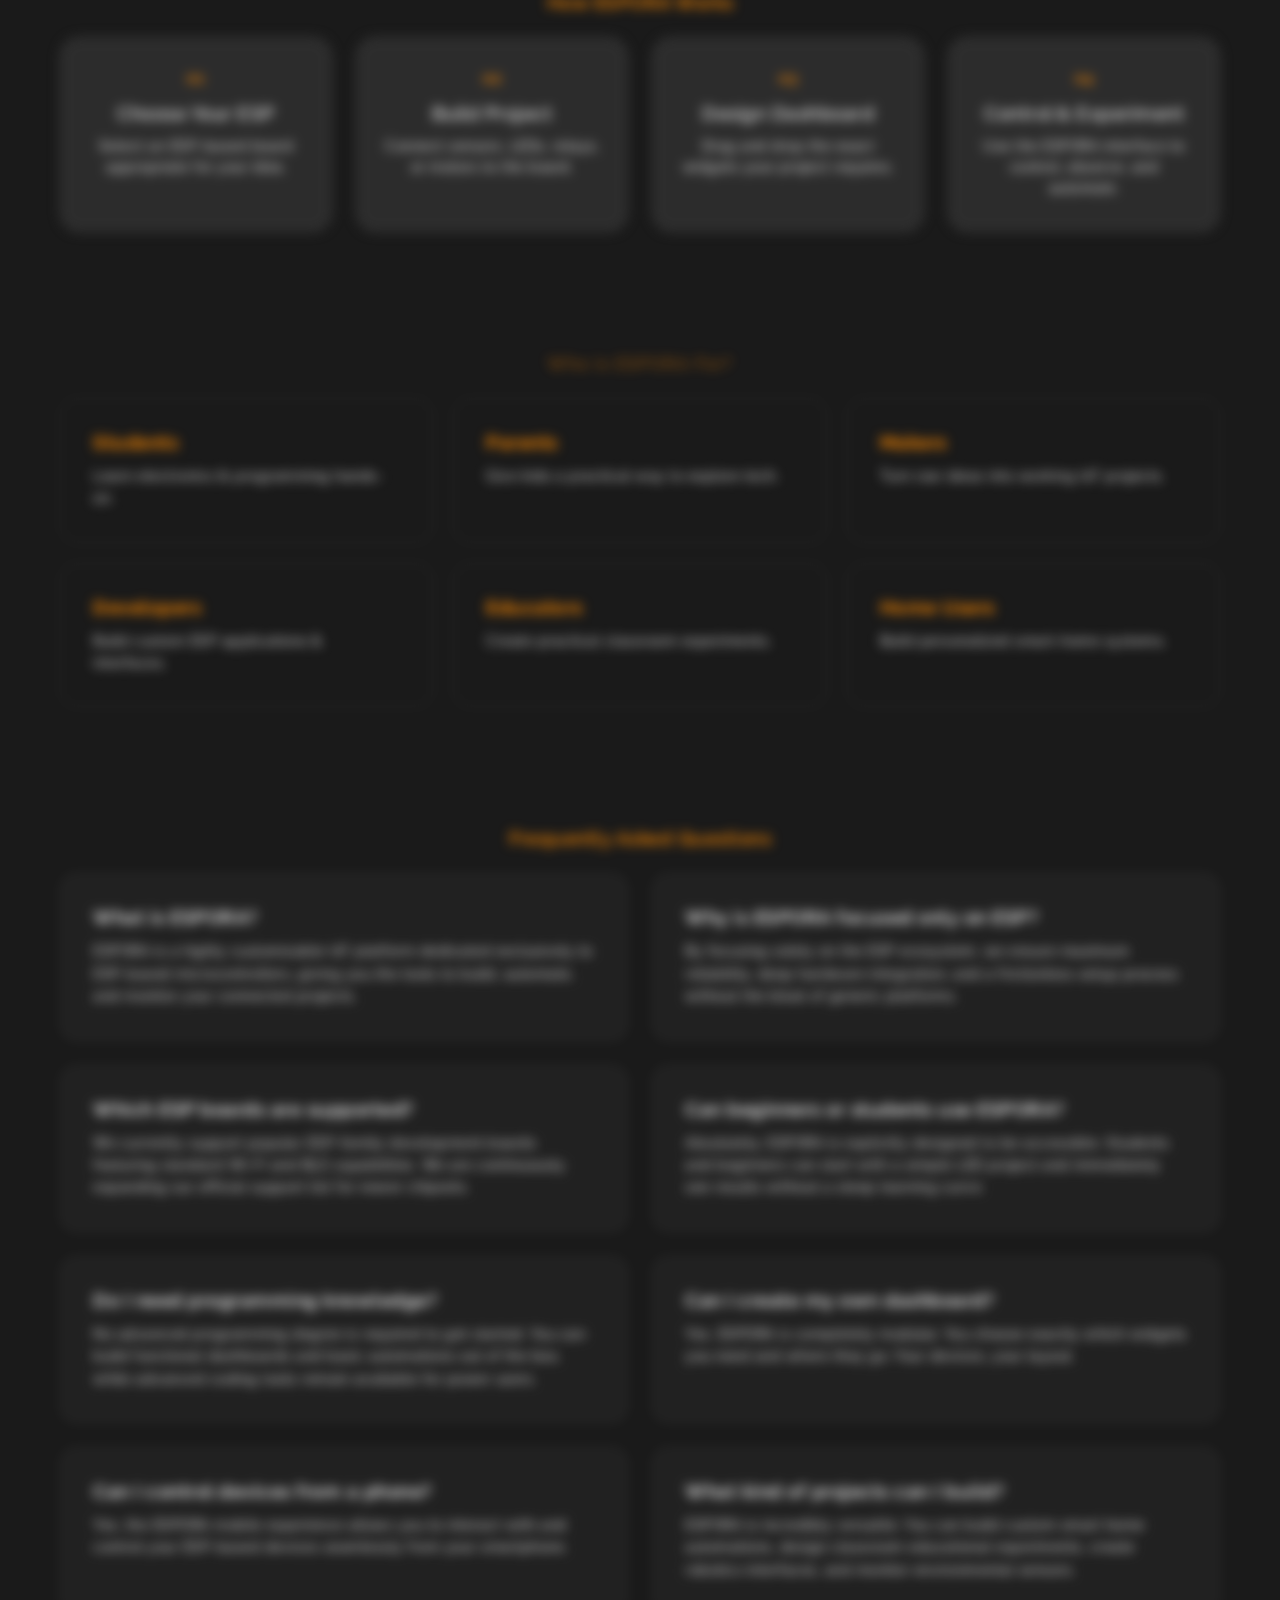
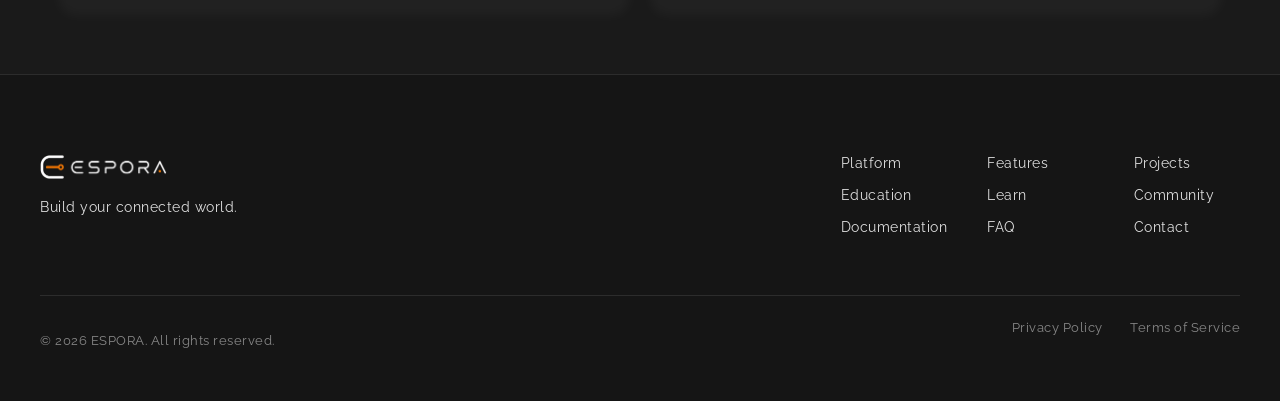
==== commit ec64df95: "Swap the order of the 'What is ESPORA?' and 'Why ESPORA?' sections" ====
--- a/index.html
+++ b/index.html
@@ -224,8 +224,21 @@
             </div>
         </section>
 
+        <!-- What is ESPORA? -->
+        <section class="content-section" id="about">
+            <div class="outline-box">
+                <div class="section-header">
+                    <h2>What is ESPORA?</h2>
+                    <p>A customizable ESP-based IoT platform where anyone can build their own connected world.</p>
+                </div>
+                <div class="text-block">
+                    ESPORA allows you to take an ESP-based device and turn it into a connected product or experiment that can be controlled through a customized interface. We believe the software should adapt to your project, not the other way around. Whether you need a simple two-button controller for a fan and light, or a massive dashboard for environmental monitoring and robotics—ESPORA scales to your imagination.
+                </div>
+            </div>
+        </section>
+
         <!-- Why ESP? -->
-        <section class="content-section" id="about" style="position: relative;">
+        <section class="content-section" style="position: relative;">
             <div class="outline-box flex-split">
                 <div class="split-text">
                     <div class="section-header" style="text-align: left; margin-bottom: 24px;">
@@ -275,19 +288,6 @@
             </div>
         </section>
 
-        <!-- What is ESPORA? -->
-        <section class="content-section">
-            <div class="outline-box">
-                <div class="section-header">
-                    <h2>What is ESPORA?</h2>
-                    <p>A customizable ESP-based IoT platform where anyone can build their own connected world.</p>
-                </div>
-                <div class="text-block">
-                    ESPORA allows you to take an ESP-based device and turn it into a connected product or experiment that can be controlled through a customized interface. We believe the software should adapt to your project, not the other way around. Whether you need a simple two-button controller for a fan and light, or a massive dashboard for environmental monitoring and robotics—ESPORA scales to your imagination.
-                </div>
-            </div>
-        </section>
-
         <!-- The ESPORA Difference -->
         <section class="bento-grid-section" id="features">
             <div class="section-header">
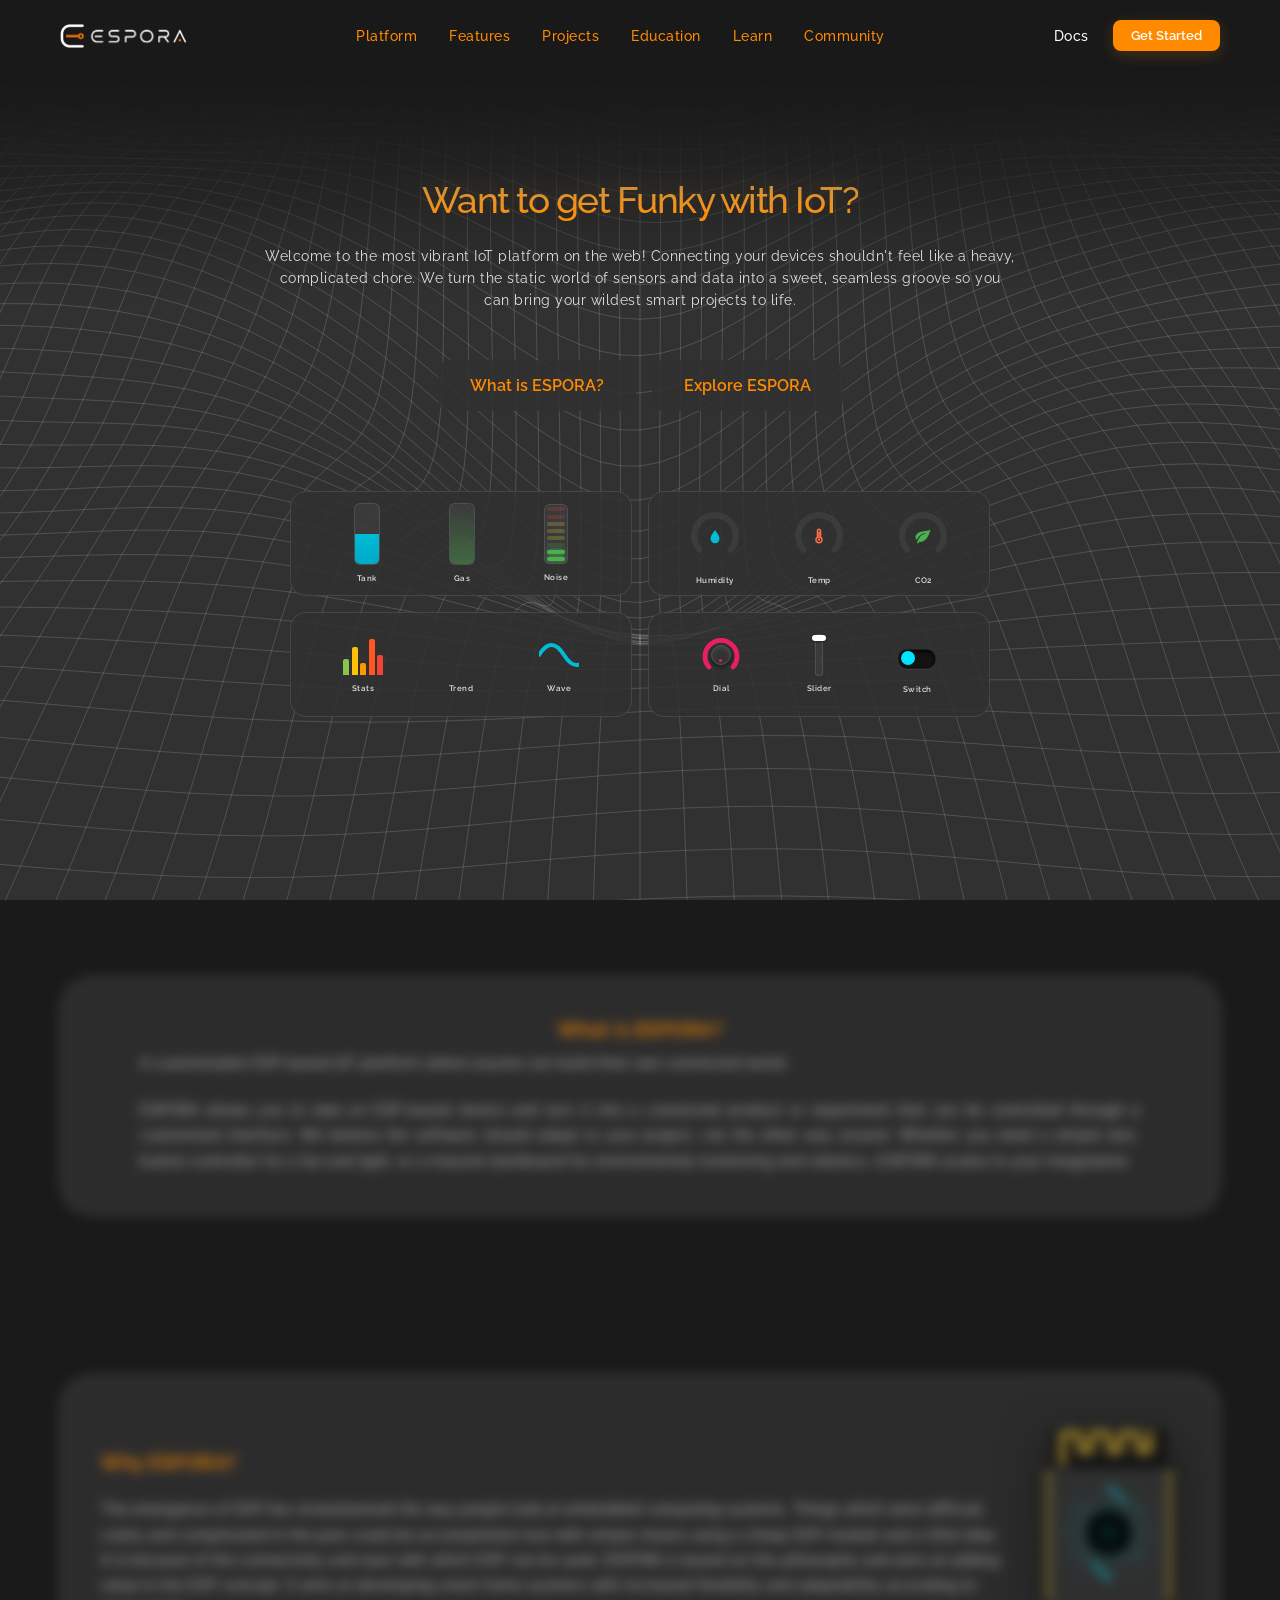
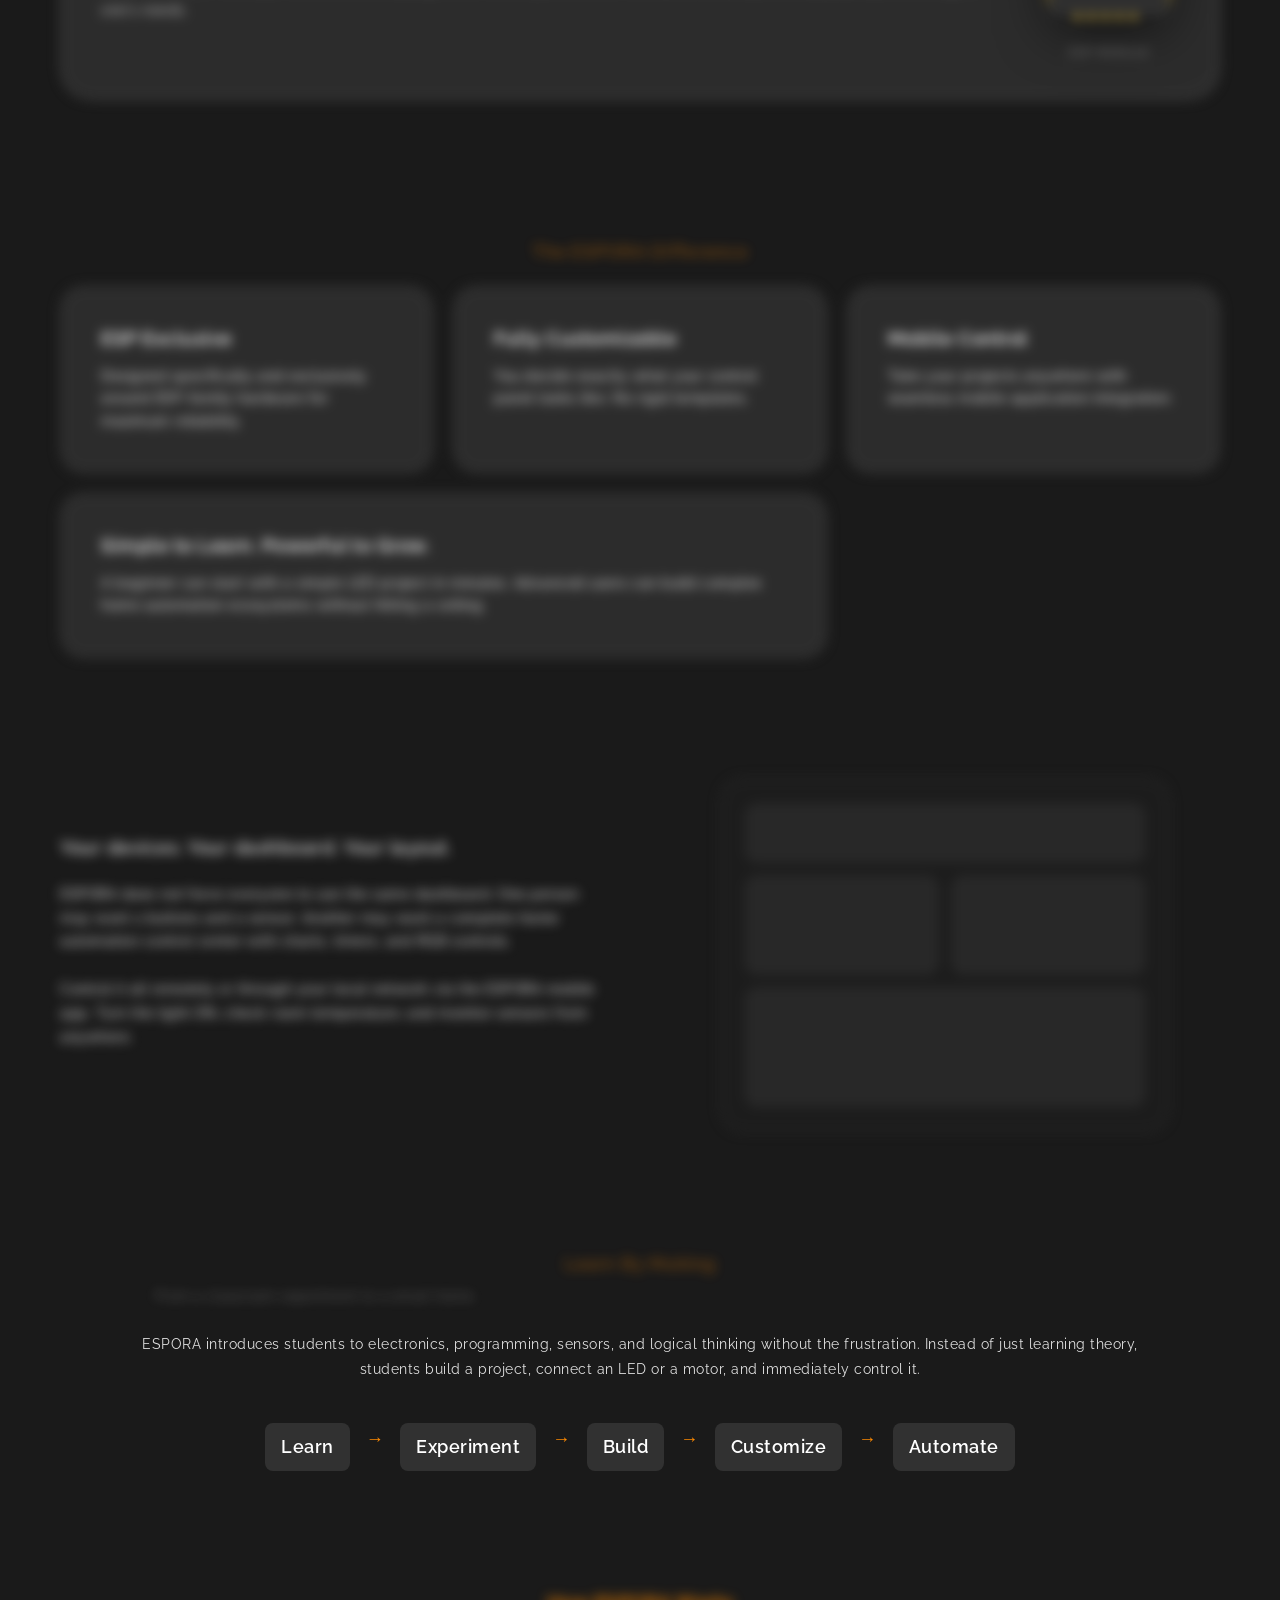
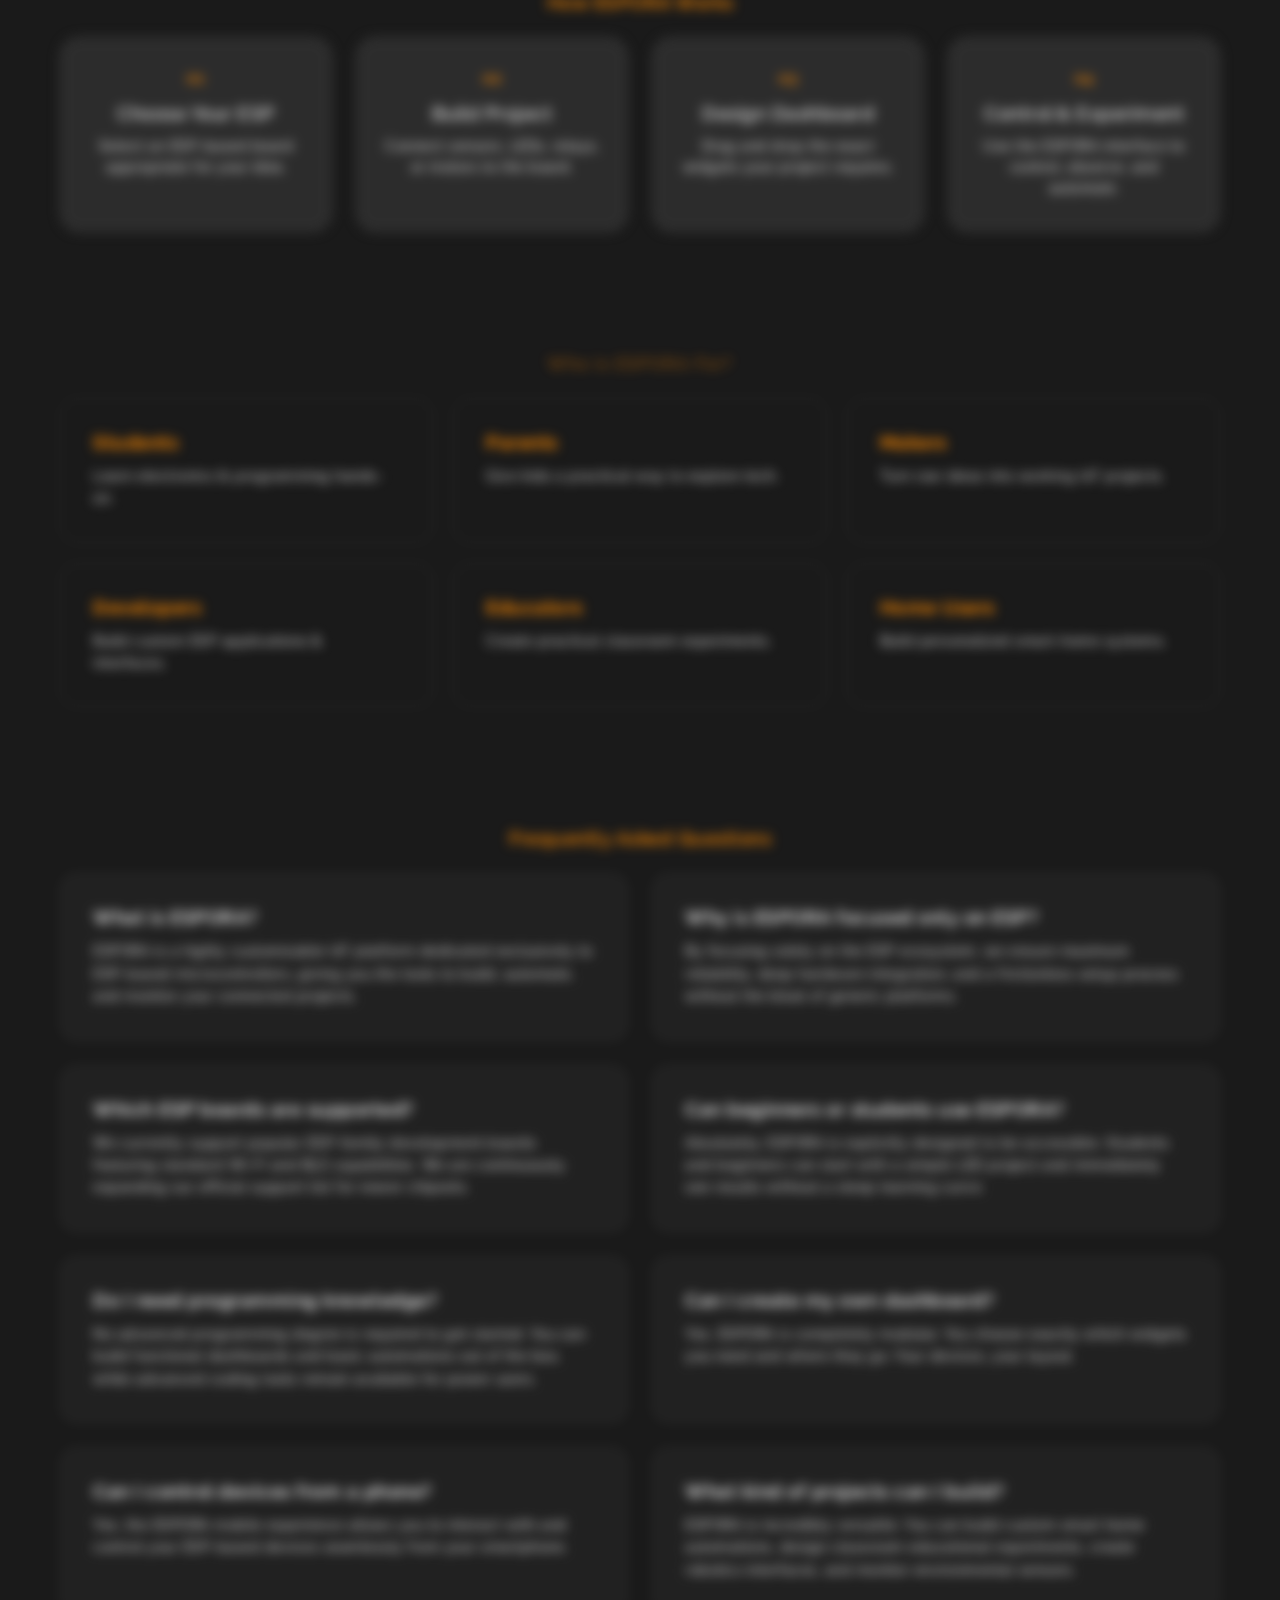
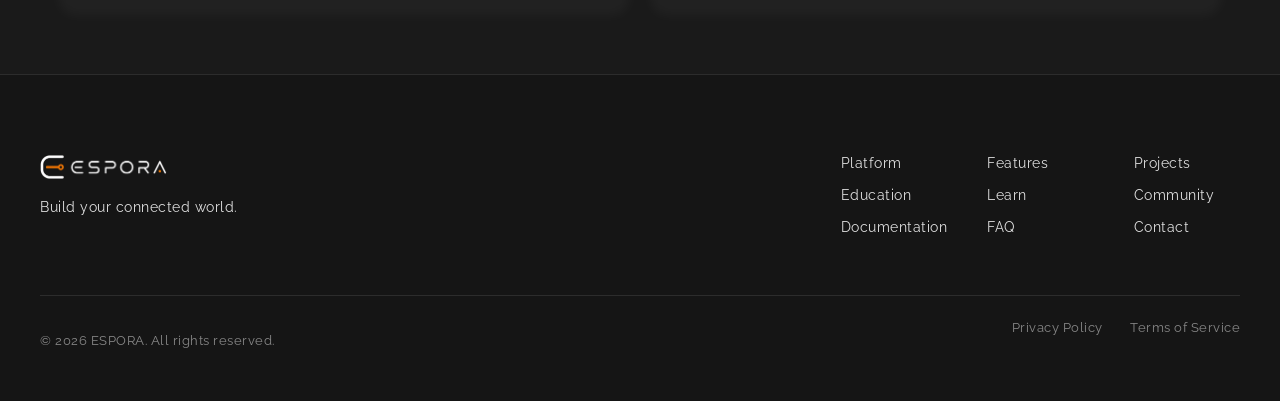
==== commit cf4dfb52: "Update hero CTA button text from 'Why ESPORA' to 'What is ESPORA?'" ====
--- a/index.html
+++ b/index.html
@@ -41,7 +41,7 @@
             <h1 class="gradient-text">Want to get Funky with IoT?</h1>
             <p class="subtitle">Welcome to the most vibrant IoT platform on the web! Connecting your devices shouldn't feel like a heavy, complicated chore. We turn the static world of sensors and data into a sweet, seamless groove so you can bring your wildest smart projects to life.</p>
             <div class="cta-group">
-                <button class="btn-primary large" onclick="window.location.href='#about'">Why ESPORA</button>
+                <button class="btn-primary large" onclick="window.location.href='#about'">What is ESPORA?</button>
                 <button class="btn-secondary large">Explore ESPORA</button>
             </div>
             
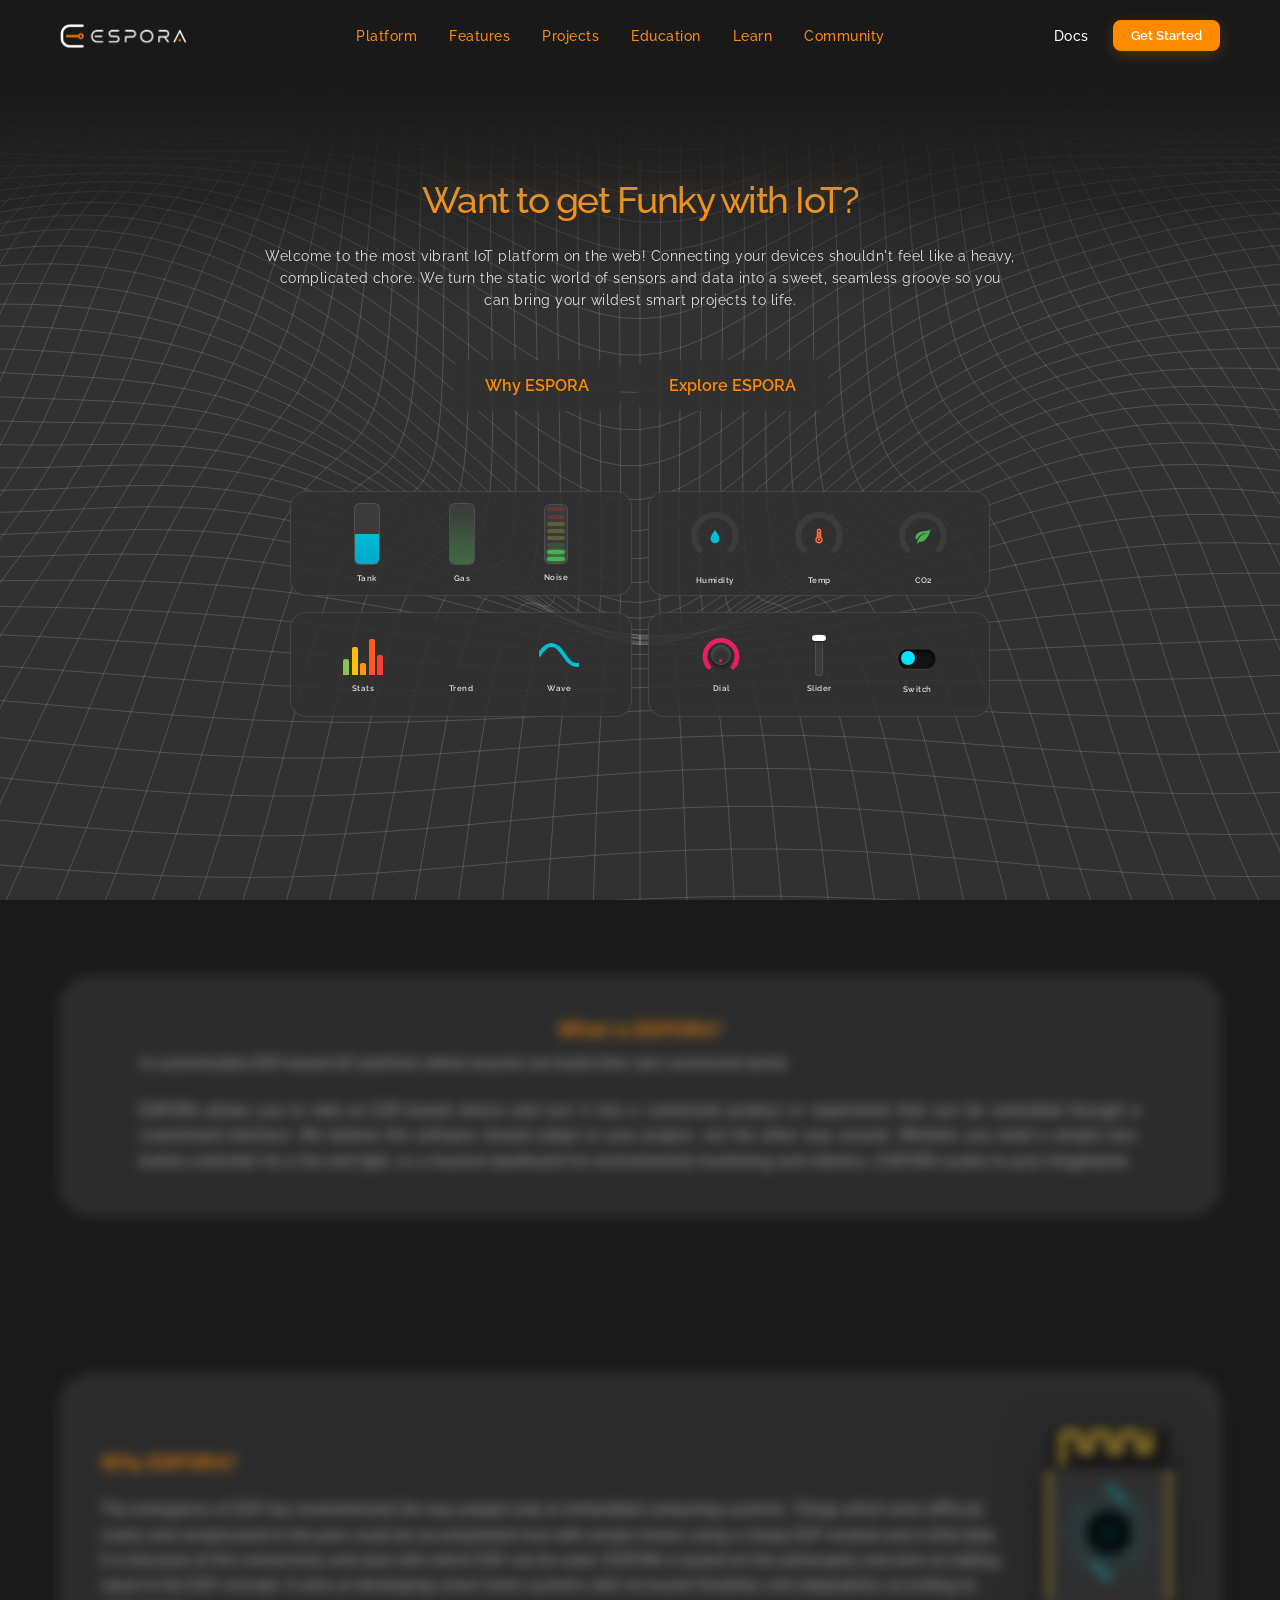
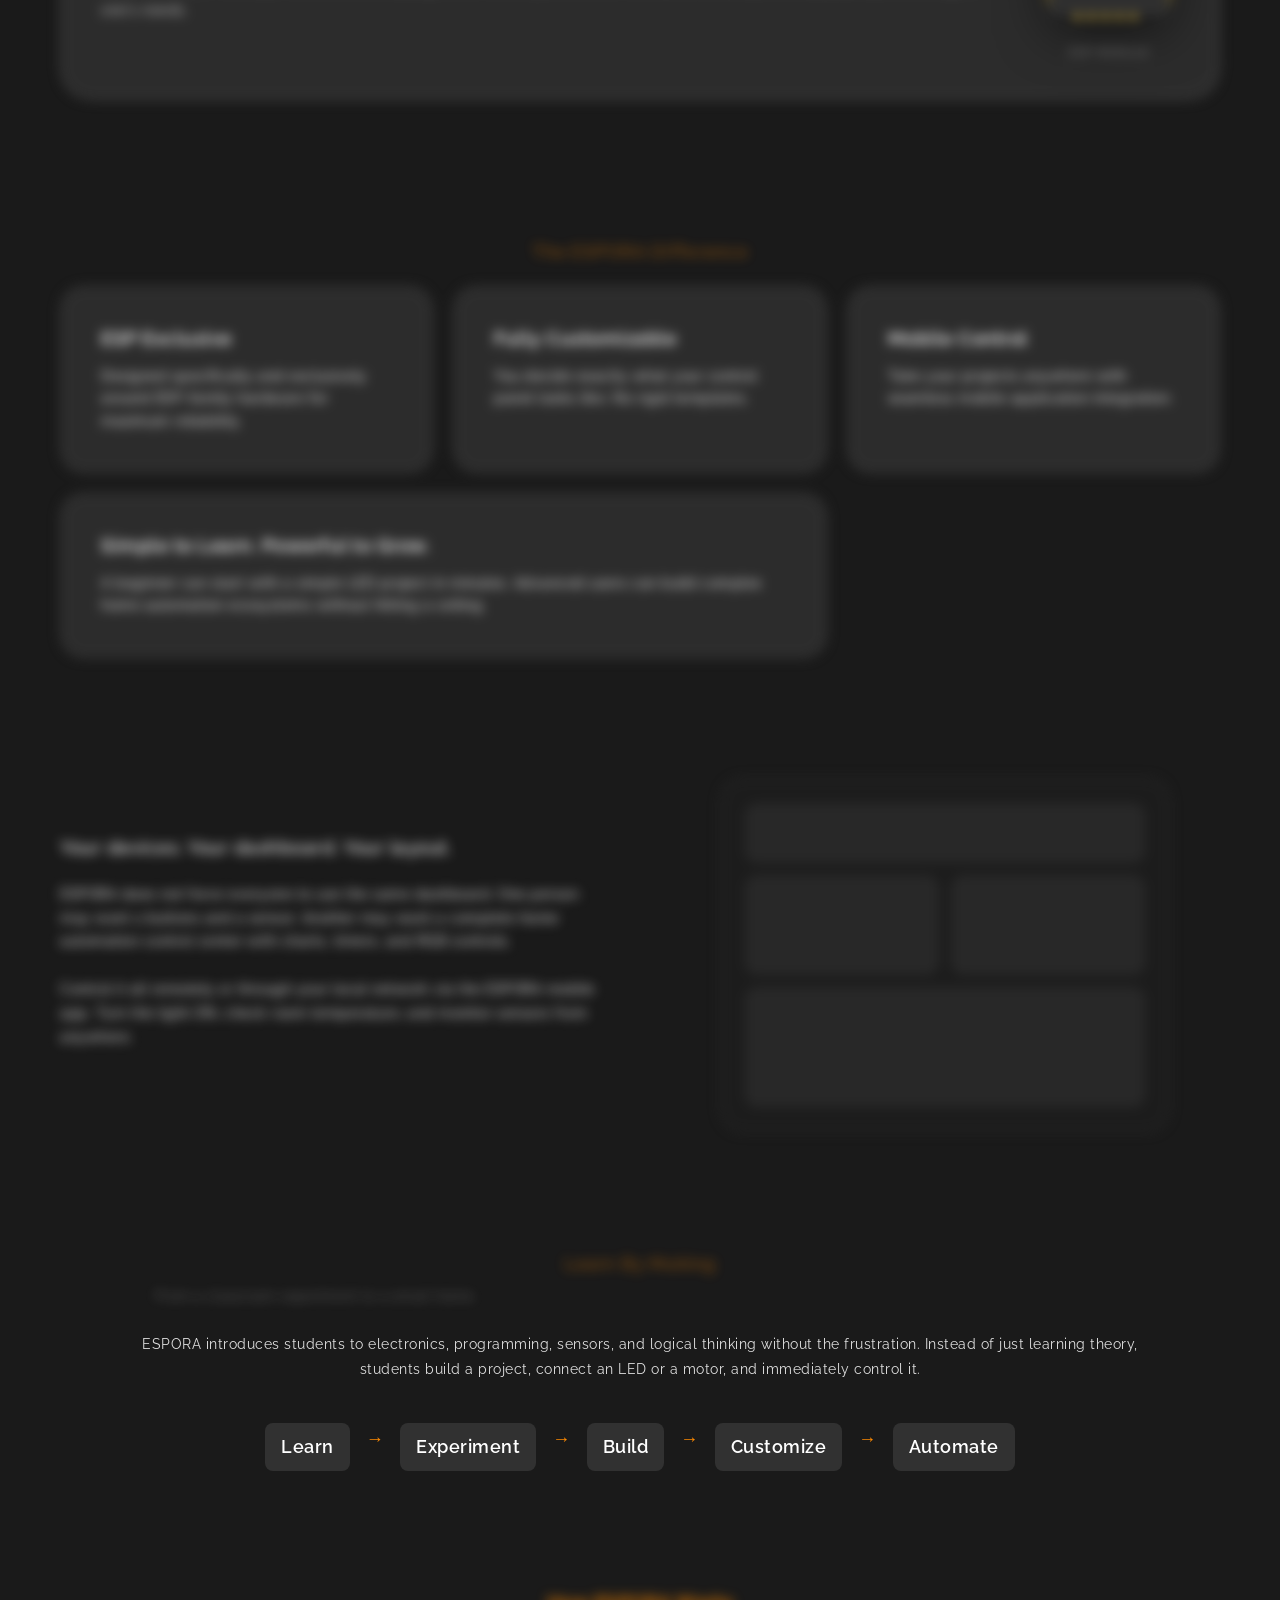
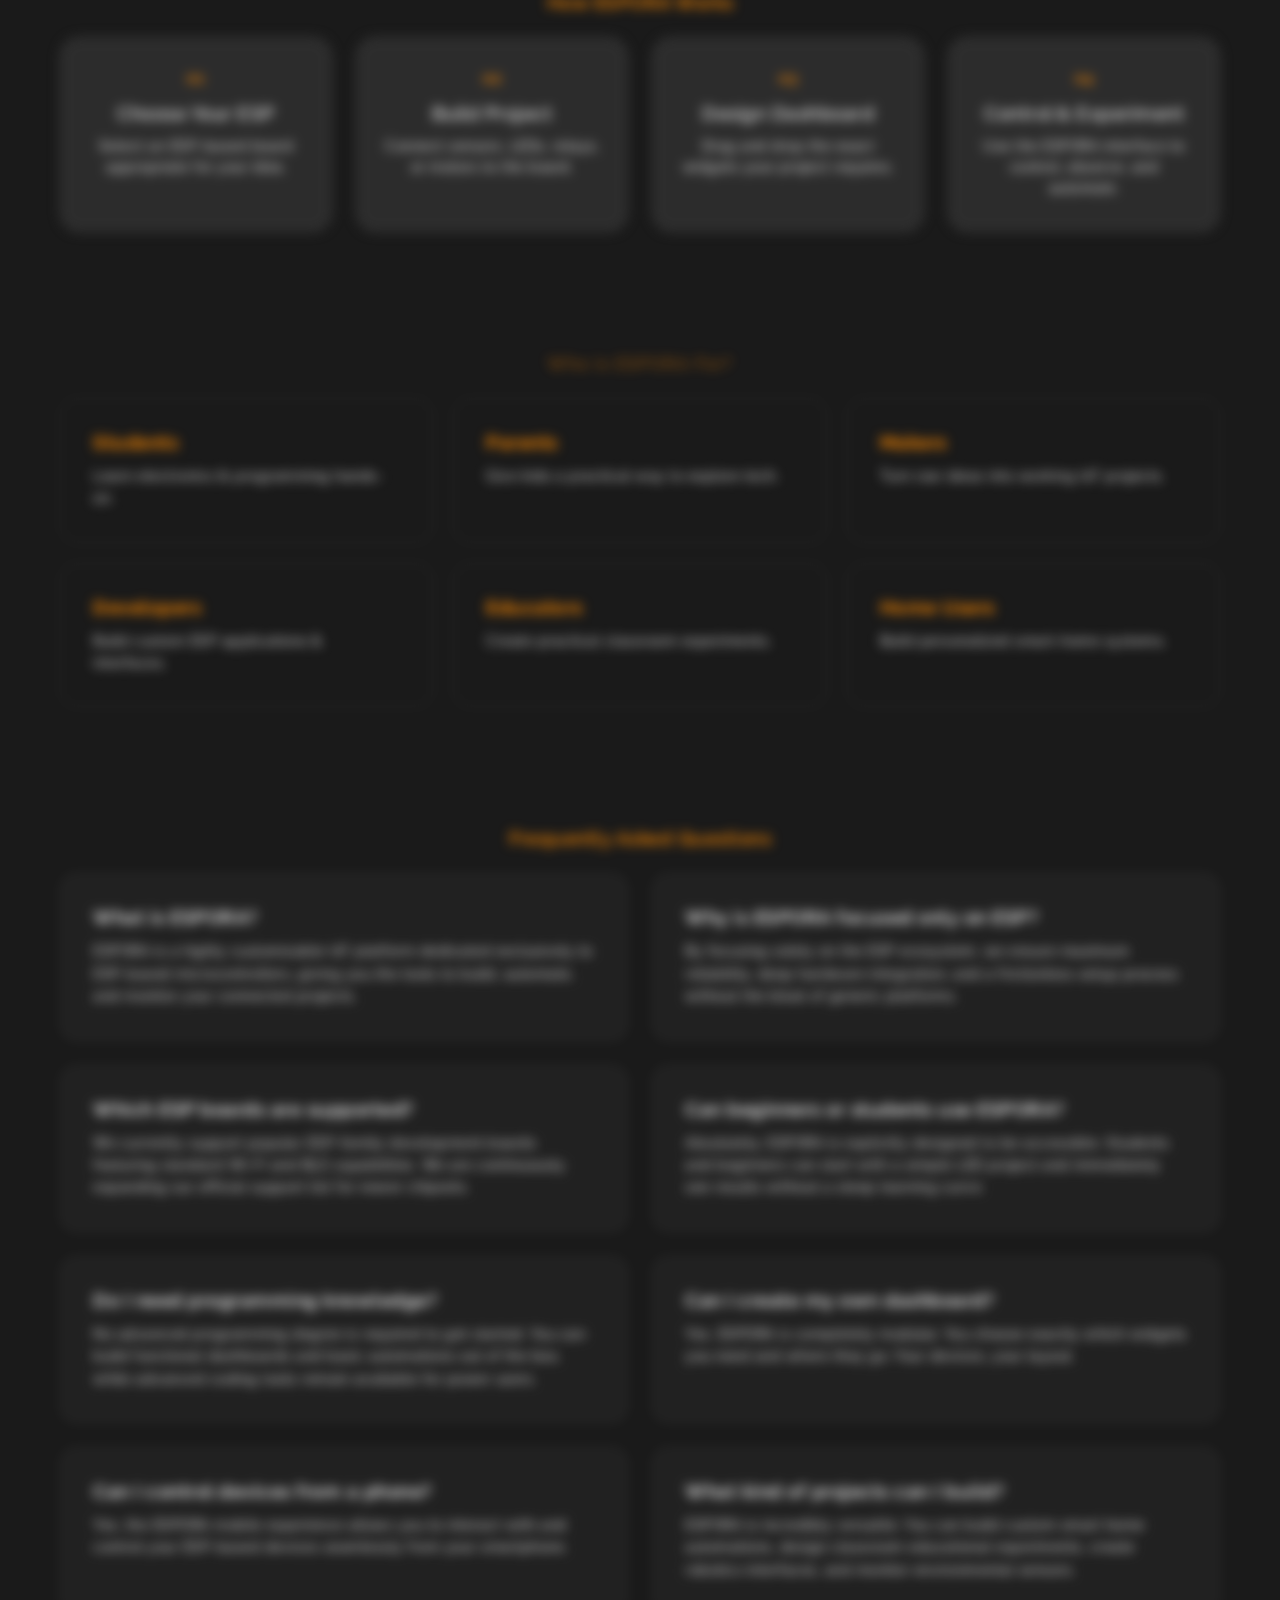
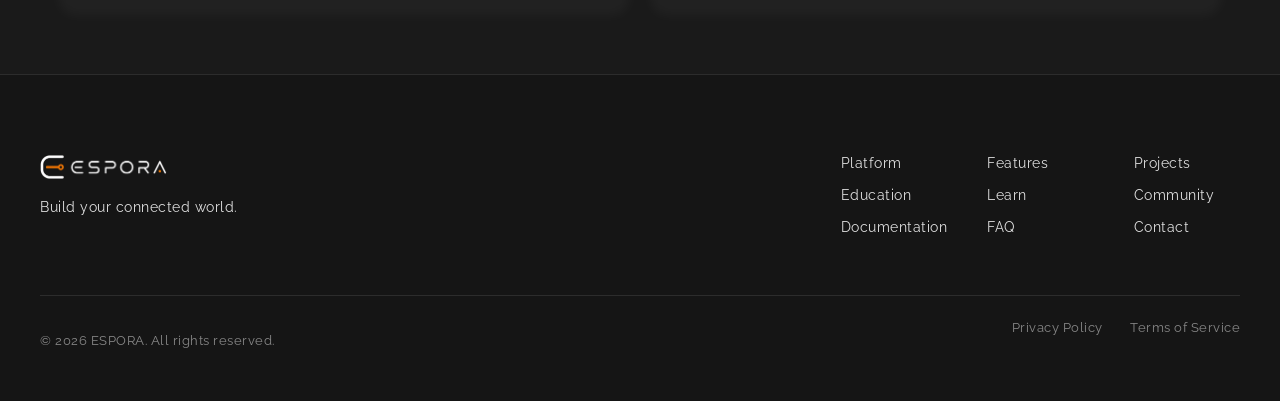
==== commit c2ecbc85: "Update ESP graphic entrance animation to slide in from off-screen right" ====
--- a/index.html
+++ b/index.html
@@ -41,7 +41,7 @@
             <h1 class="gradient-text">Want to get Funky with IoT?</h1>
             <p class="subtitle">Welcome to the most vibrant IoT platform on the web! Connecting your devices shouldn't feel like a heavy, complicated chore. We turn the static world of sensors and data into a sweet, seamless groove so you can bring your wildest smart projects to life.</p>
             <div class="cta-group">
-                <button class="btn-primary large" onclick="window.location.href='#about'">What is ESPORA?</button>
+                <button class="btn-primary large" onclick="window.location.href='#about'">Why ESPORA</button>
                 <button class="btn-secondary large">Explore ESPORA</button>
             </div>
             
--- a/style.css
+++ b/style.css
@@ -736,12 +736,12 @@
 /* ESP Popout Animation (Inside Box) */
 .esp-popout {
     opacity: 0;
-    transform: translateY(30px) rotate(5deg);
+    transform: translateX(100vw) rotate(15deg);
     transition: all 1.2s cubic-bezier(0.34, 1.56, 0.64, 1);
 }
 .esp-popout.active {
     opacity: 1;
-    transform: translateY(0) rotate(0deg);
+    transform: translateX(0) rotate(0deg);
 }
 .esp-board-svg {
     width: 140px;
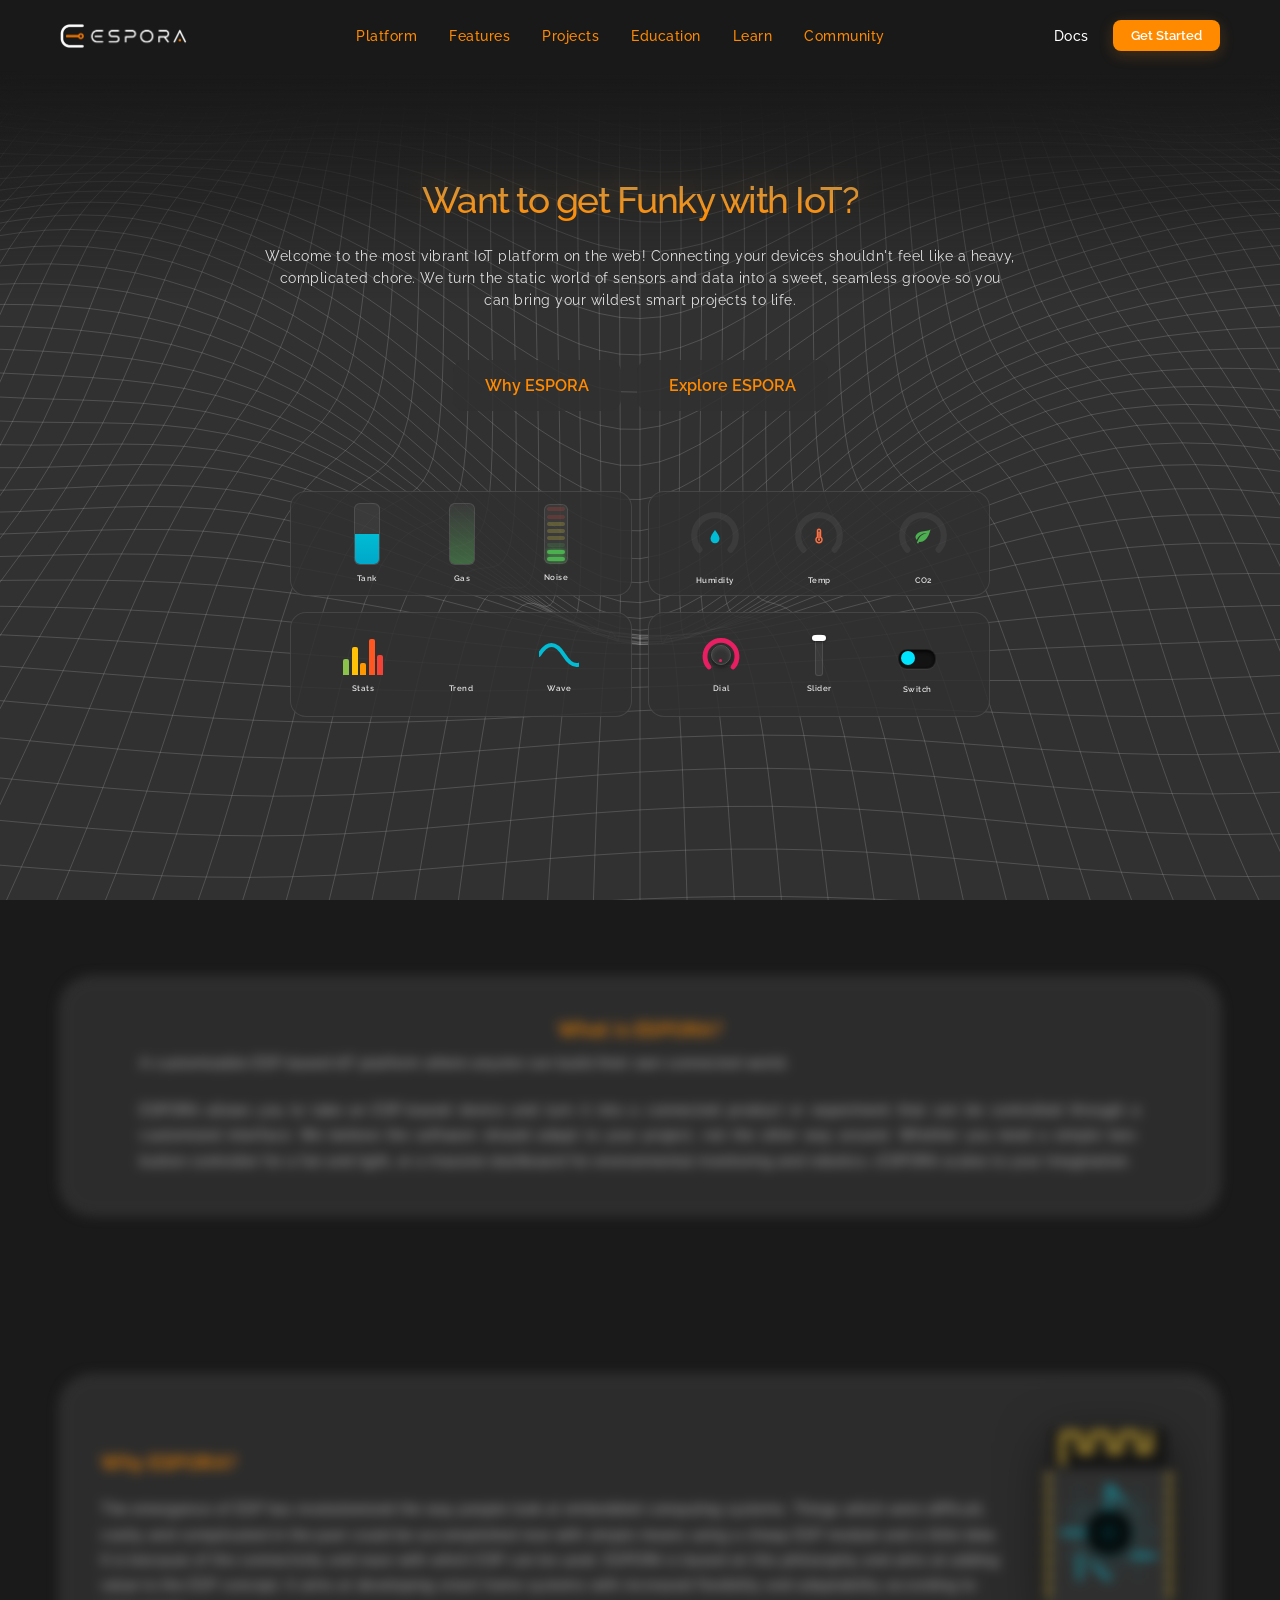
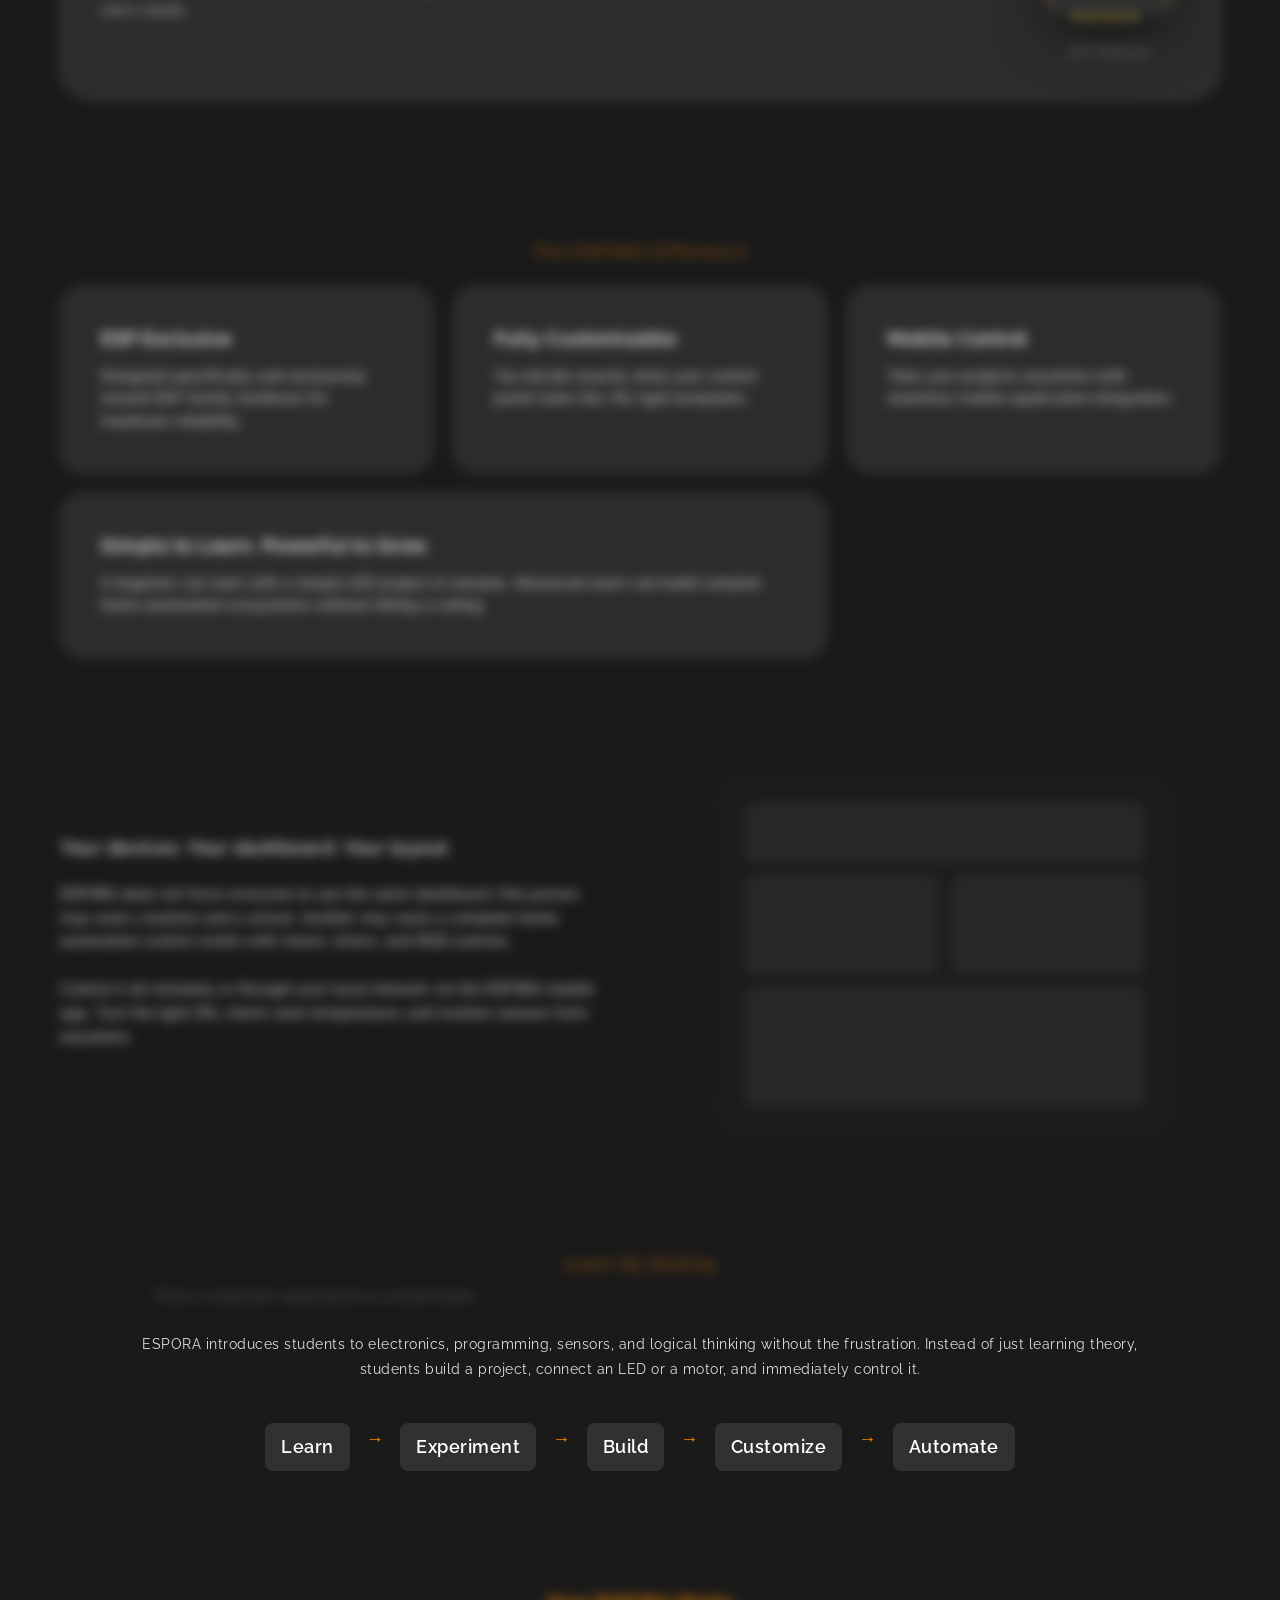
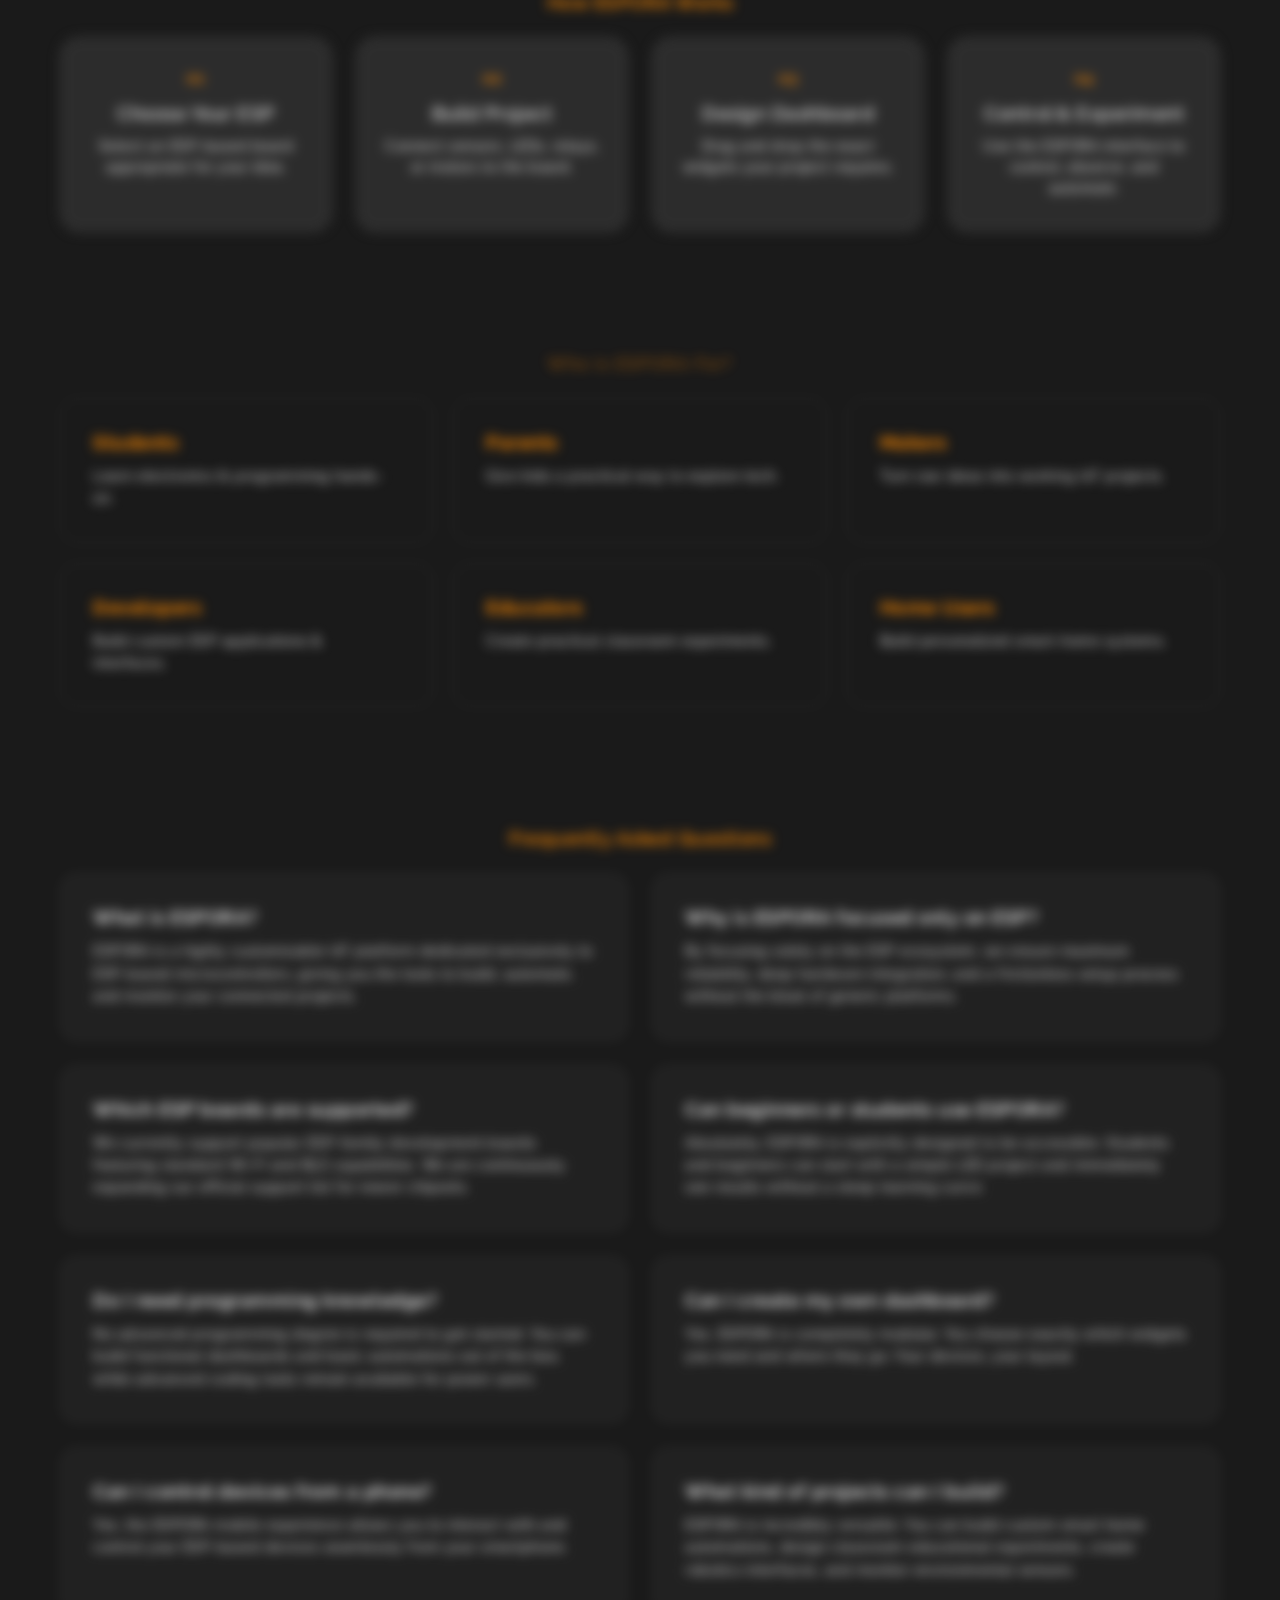
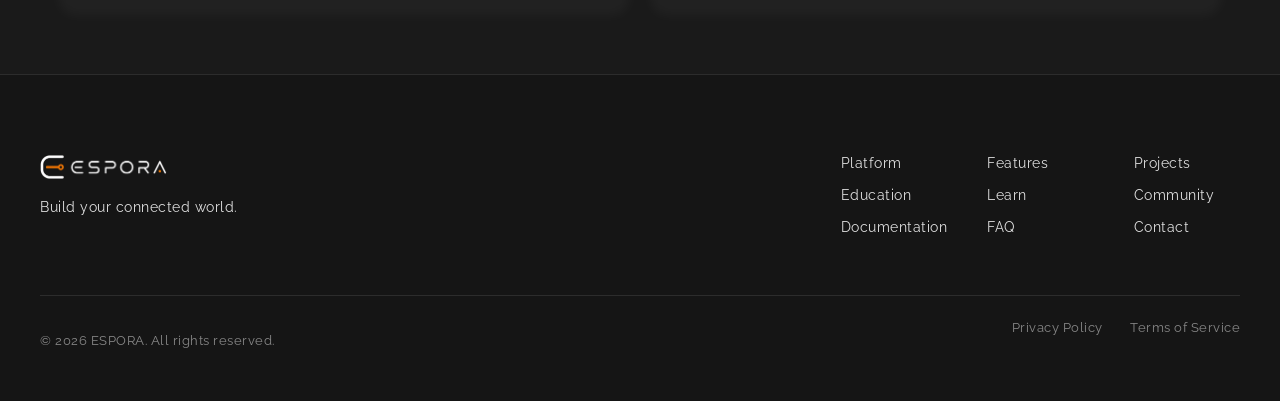
==== commit bccf84ad: "Slow down ESP slide-in animation and make it trigger only once on scroll" ====
--- a/index.html
+++ b/index.html
@@ -505,8 +505,7 @@
                 entries.forEach(entry => {
                     if (entry.isIntersecting) {
                         espPopout.classList.add('active');
-                    } else {
-                        espPopout.classList.remove('active');
+                        espObserver.unobserve(entry.target);
                     }
                 });
             }, {
--- a/style.css
+++ b/style.css
@@ -737,7 +737,7 @@
 .esp-popout {
     opacity: 0;
     transform: translateX(100vw) rotate(15deg);
-    transition: all 1.2s cubic-bezier(0.34, 1.56, 0.64, 1);
+    transition: all 1.6s cubic-bezier(0.34, 1.56, 0.64, 1);
 }
 .esp-popout.active {
     opacity: 1;
